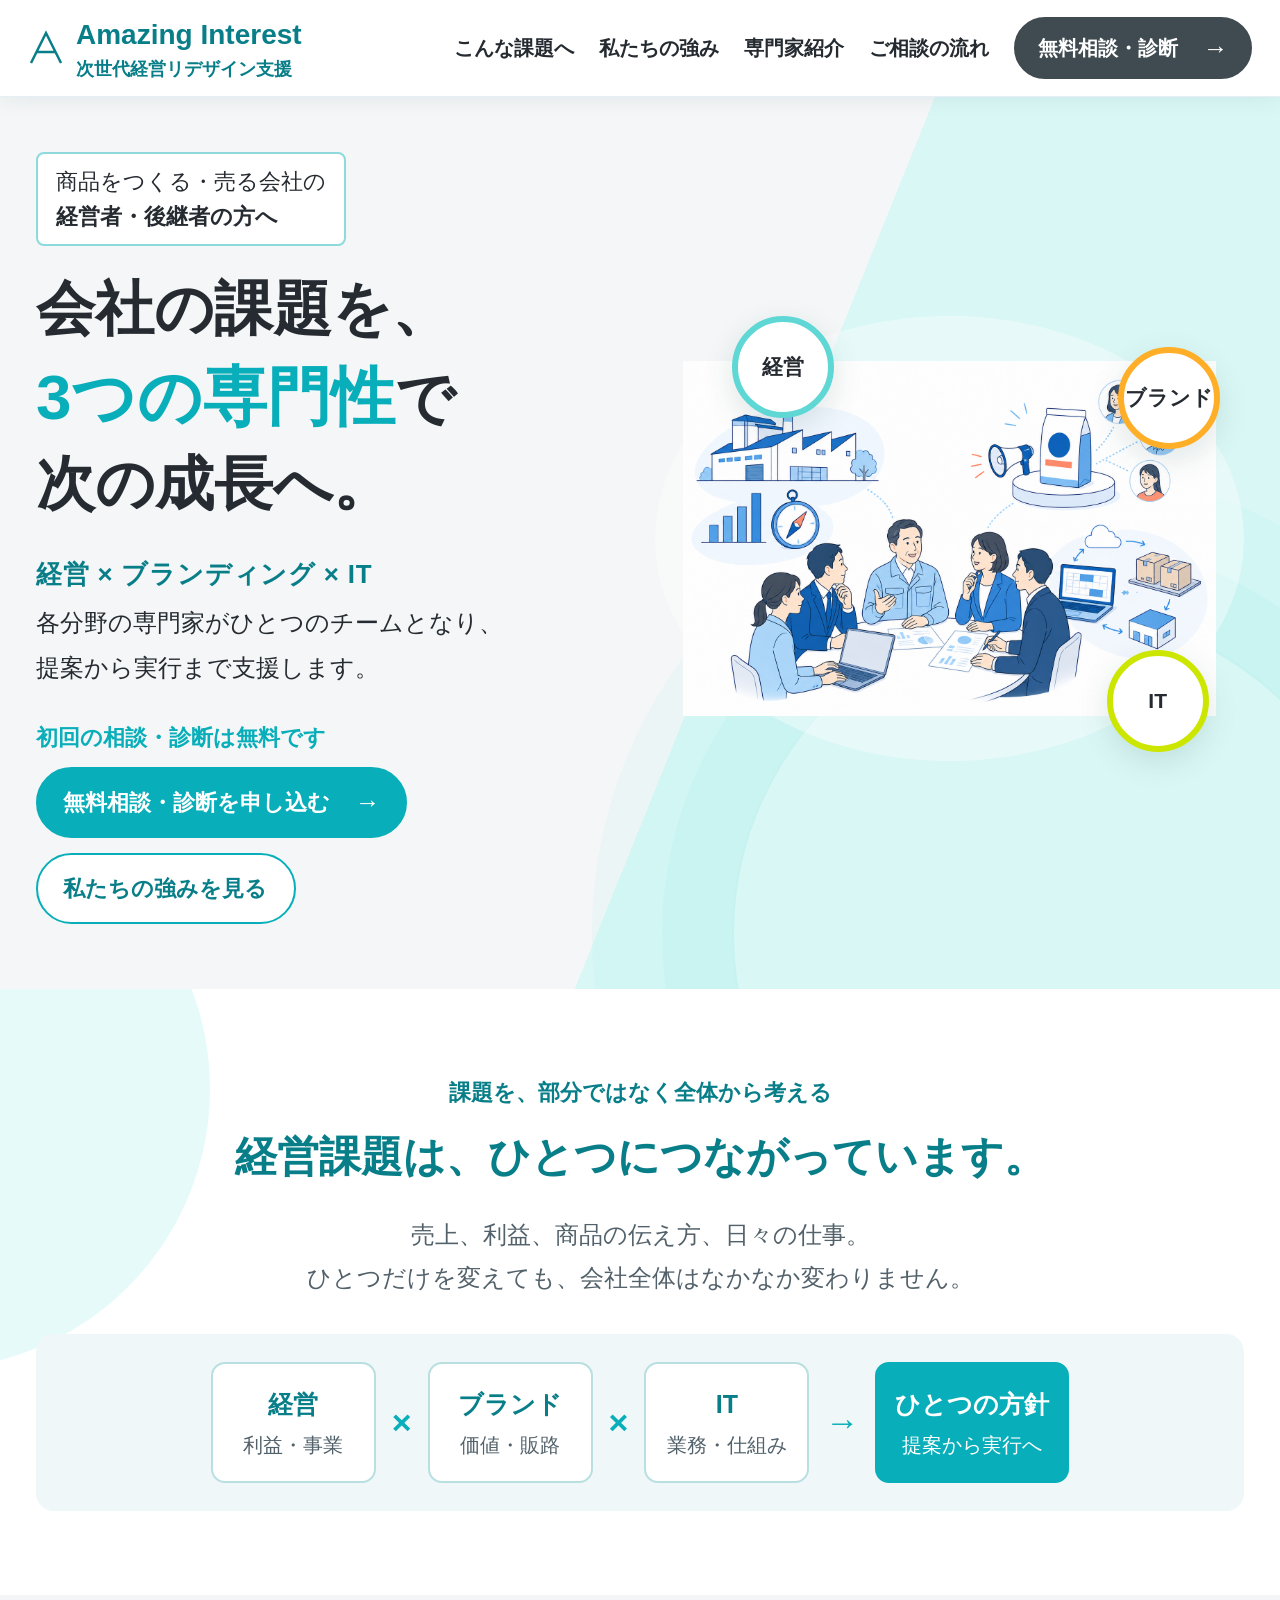
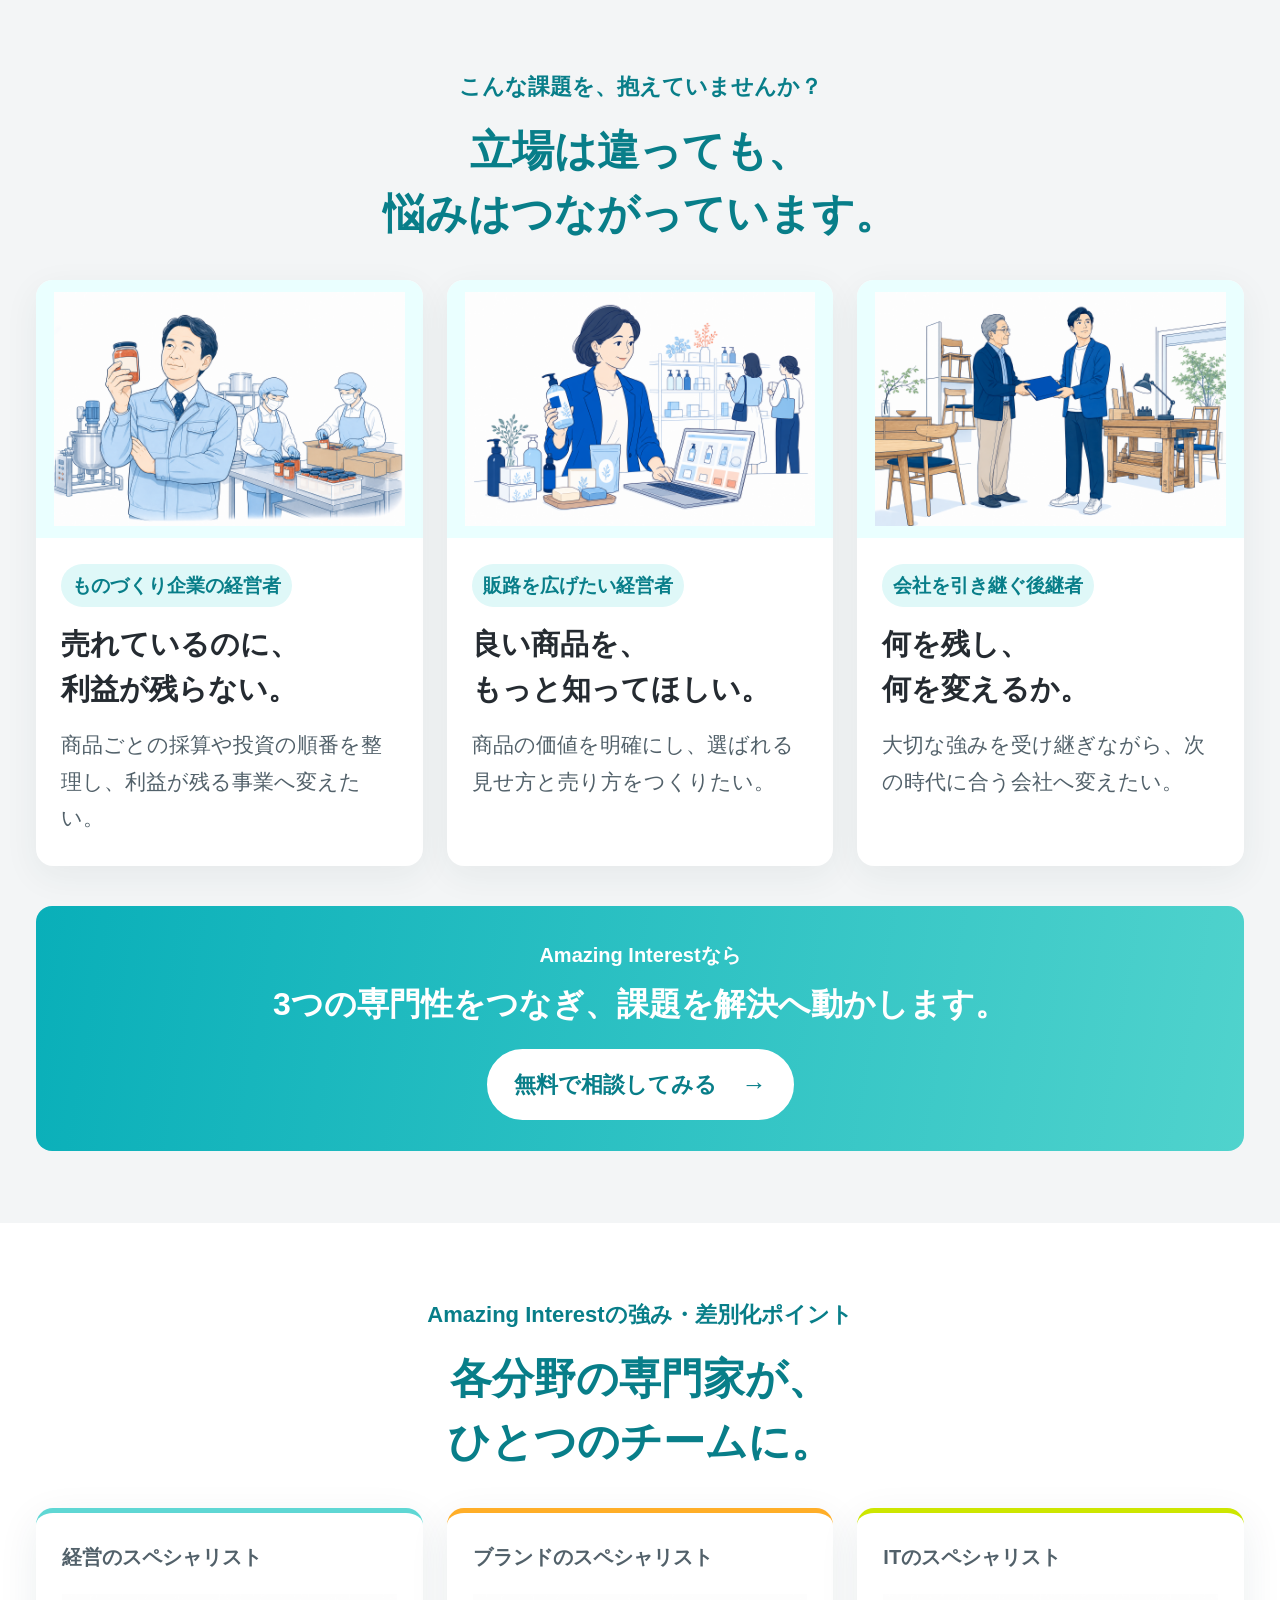
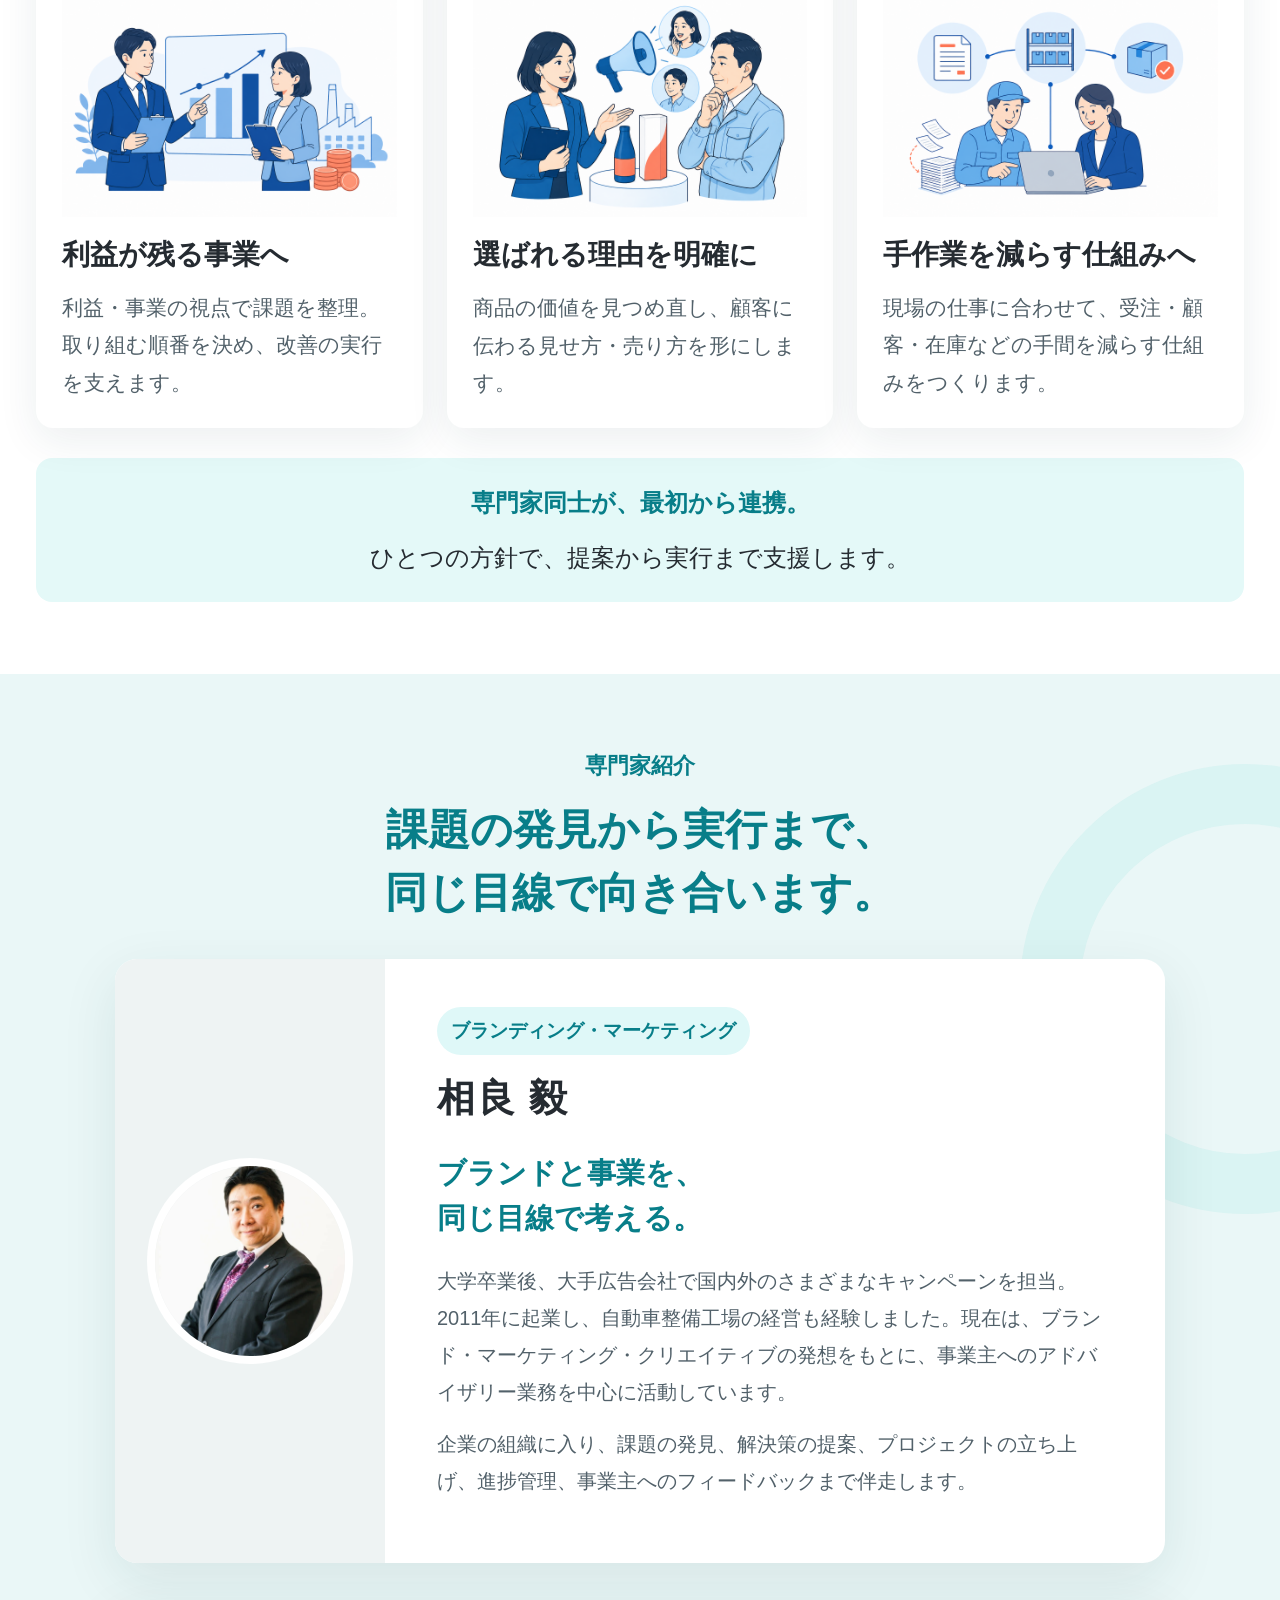
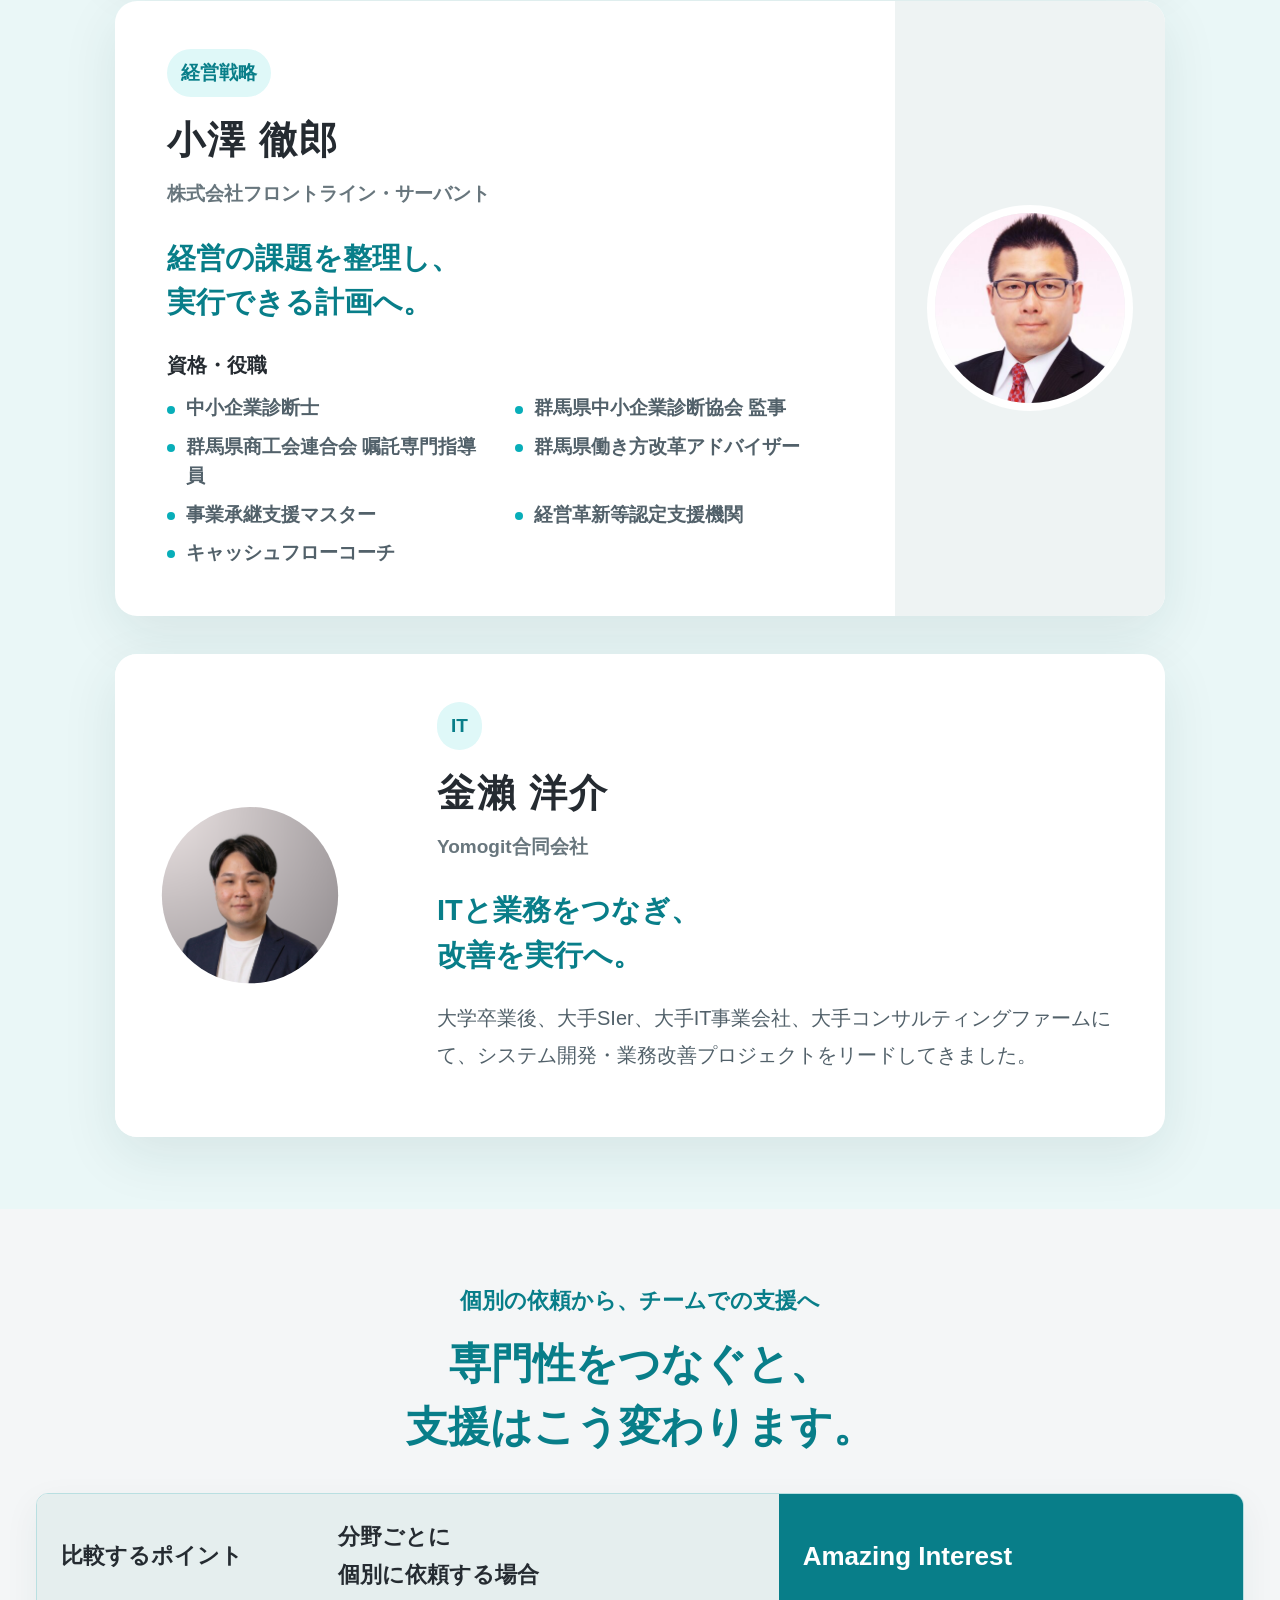
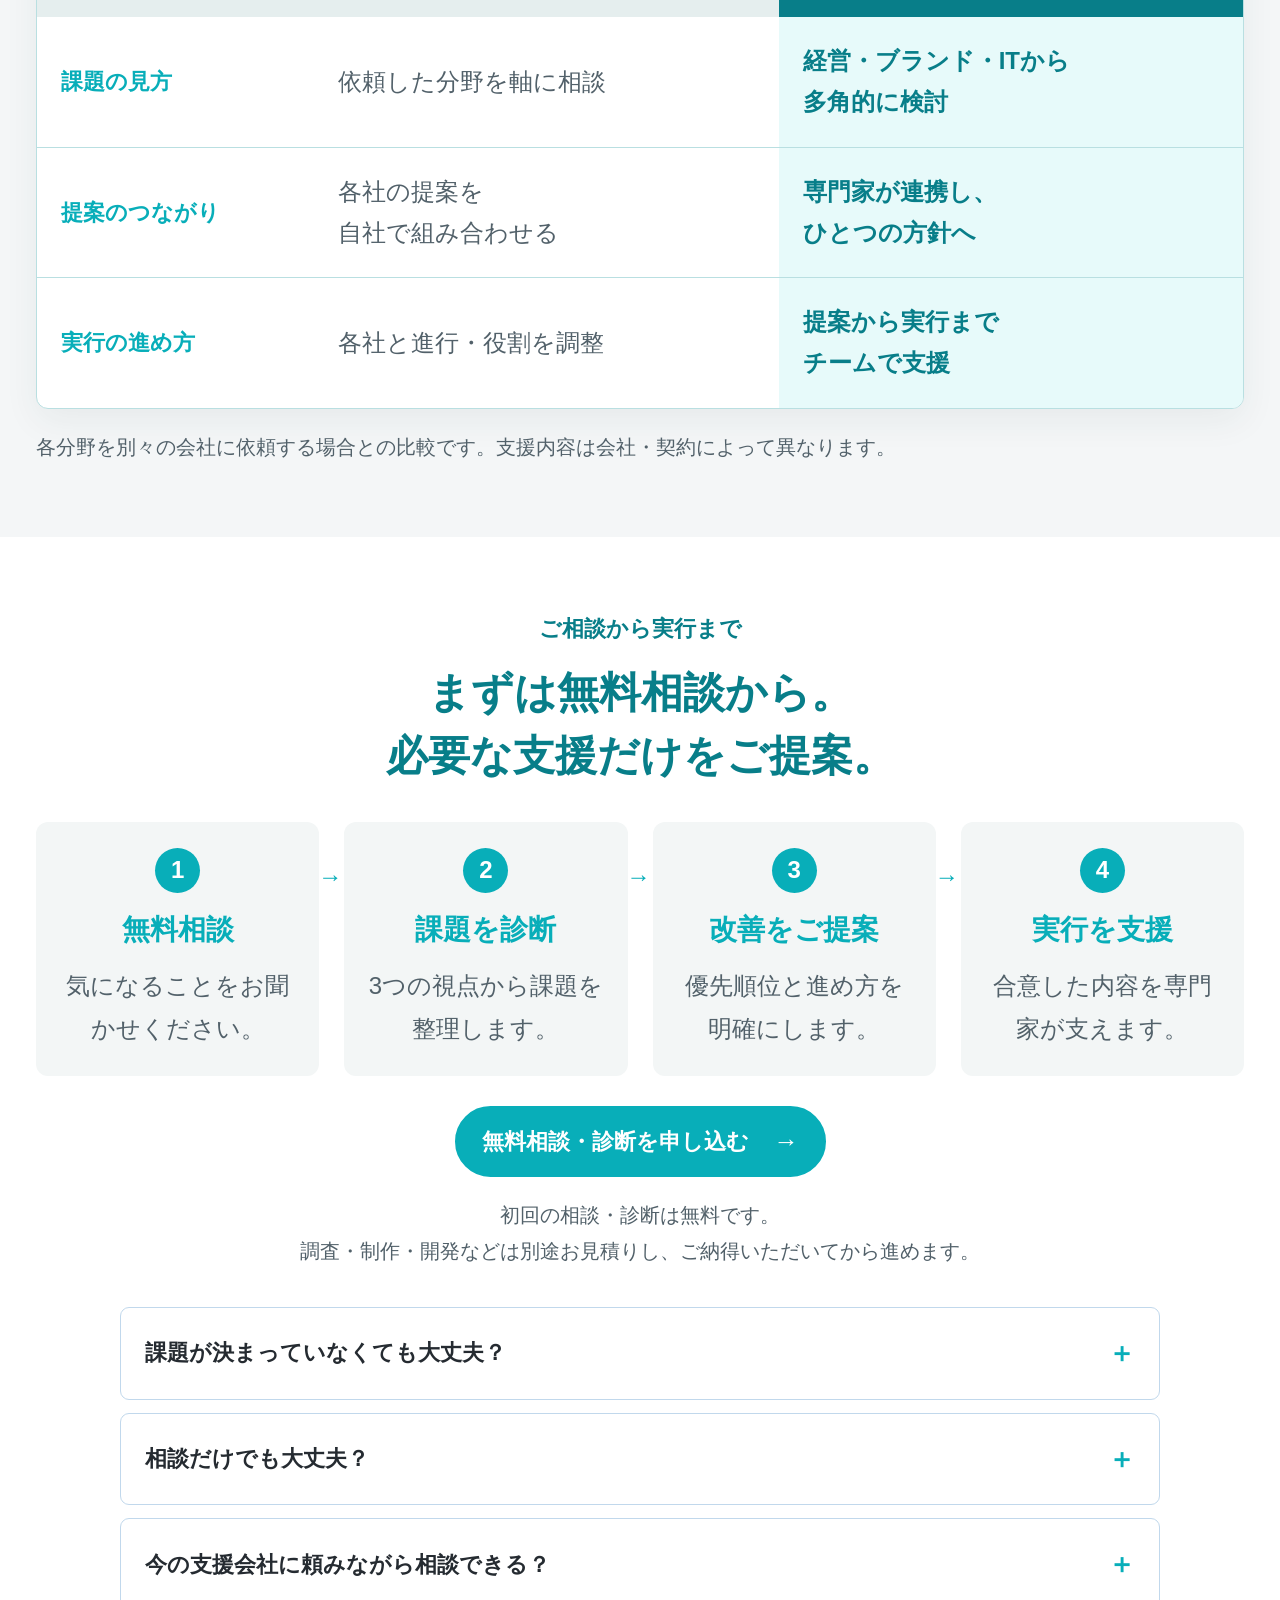
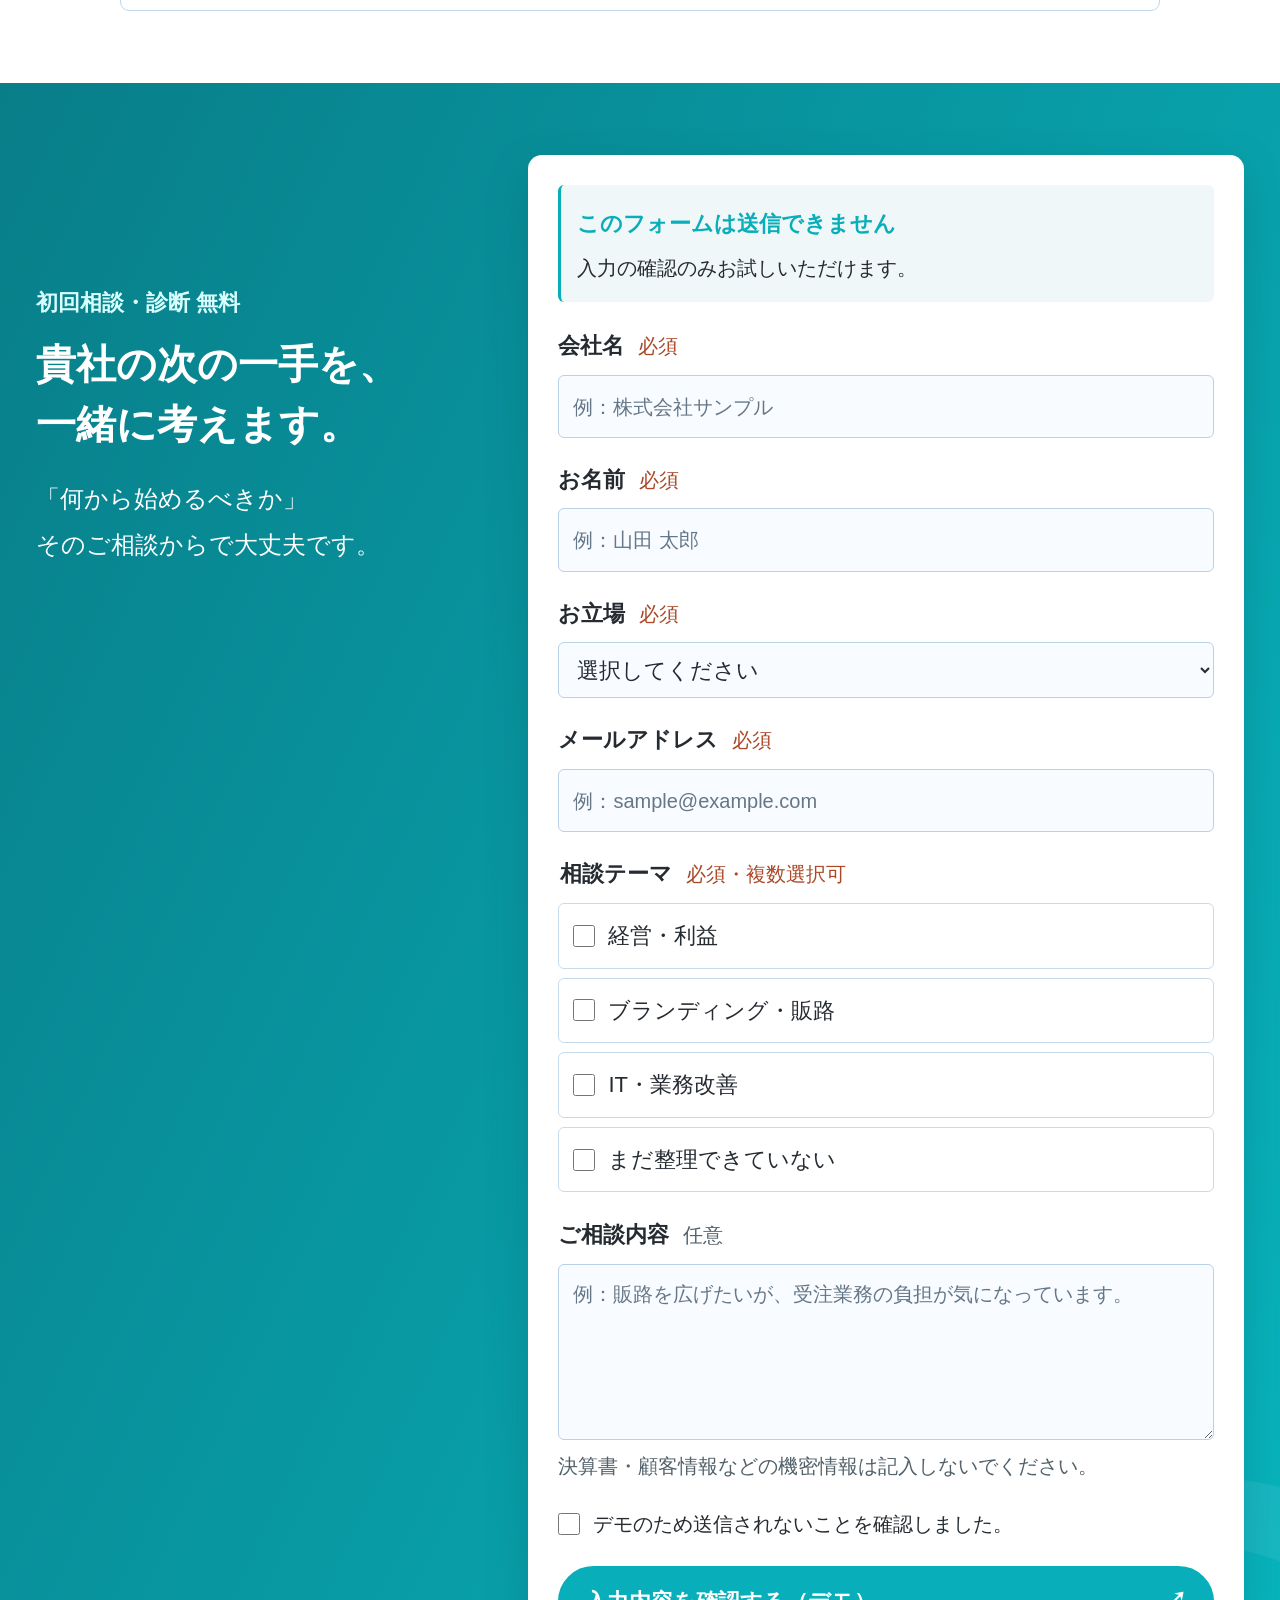
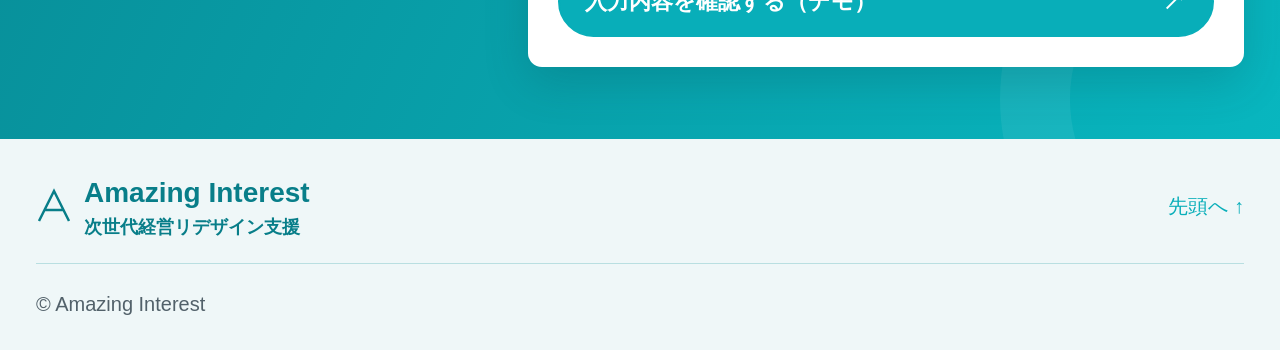
==== lp/index.html @ 718902a9 "Clean up IT specialist portrait frame" ====
<!doctype html>
<html lang="ja">
<head>
  <meta charset="utf-8">
  <meta name="viewport" content="width=device-width, initial-scale=1">
  <meta name="robots" content="noindex, nofollow">
  <meta name="theme-color" content="#08b8c4">
  <meta name="description" content="商品をつくる・売る会社の経営者・後継者へ。経営・ブランディング・ITの専門家が連携し、課題の整理から提案・実行まで支援します。初回相談・診断は無料です。">
  <title>Amazing Interest｜3つの専門性で、会社の課題を次の成長へ</title>
  <link rel="icon" href="favicon.svg" type="image/svg+xml">
  <link rel="stylesheet" href="styles.css?v=e0bdd5751b3b">
  <script src="script.js?v=f741be829677" defer></script>
</head>
<body>
  <a class="skip-link" href="#main">本文へ移動</a>
  <header class="site-header"><div class="header-inner">
    <a class="brand" href="#top" aria-label="Amazing Interest トップへ"><svg class="brand-mark" viewBox="0 0 36 40" aria-hidden="true"><path d="M3 35 18 5 33 35M9 24h18"/></svg><span><span class="brand-name">Amazing Interest</span><span class="brand-bottom">次世代経営リデザイン支援</span></span></a>
    <button class="menu-toggle" type="button" aria-expanded="false" aria-controls="main-nav" aria-label="メニューを開く"><span></span><span></span></button>
    <nav id="main-nav" class="main-nav" aria-label="メインナビゲーション"><a href="#issues">こんな課題へ</a><a href="#approach">私たちの強み</a><a href="#experts">専門家紹介</a><a href="#flow">ご相談の流れ</a><a class="button button-small" href="#contact">無料相談・診断 <span aria-hidden="true">→</span></a></nav>
  </div></header>
  <aside class="consultation-rail" hidden aria-label="無料相談のご案内"><p>まずは、気になることから</p><h2>初回相談・診断<br><strong>無料</strong></h2><a class="button" href="#contact">相談してみる <span aria-hidden="true">→</span></a></aside>
  <main id="main">
    <section class="hero" id="top" aria-labelledby="hero-title"><div class="container hero-grid">
      <div class="hero-copy"><p class="audience-label">商品をつくる・売る会社の<br><strong>経営者・後継者の方へ</strong></p><h1 id="hero-title">会社の課題を、<br><em>3つの専門性</em>で<br>次の成長へ。</h1><p class="hero-lead"><strong>経営 × ブランディング × IT</strong><br>各分野の専門家がひとつのチームとなり、<br>提案から実行まで支援します。</p><div class="hero-action"><p>初回の相談・診断は無料です</p><div class="hero-buttons"><a class="button" href="#contact">無料相談・診断を申し込む <span aria-hidden="true">→</span></a><a class="button button-outline" href="#approach">私たちの強みを見る</a></div></div></div>
      <div class="hero-visual"><div class="hero-orbit"><img src="assets/hero.png" width="1536" height="1024" fetchpriority="high" alt="経営・商品の伝え方・業務の仕組みを経営者と一緒に考える専門家チーム"><span class="orbit-label orbit-management">経営</span><span class="orbit-label orbit-brand">ブランド</span><span class="orbit-label orbit-it">IT</span></div></div>
    </div></section>

    <section class="section connect" aria-labelledby="connect-title"><div class="container connect-inner">
      <p class="eyebrow">課題を、部分ではなく全体から考える</p><h2 id="connect-title">経営課題は、<br class="mobile-only">ひとつにつながっています。</h2><p class="connect-lead">売上、利益、商品の伝え方、日々の仕事。<br>ひとつだけを変えても、会社全体はなかなか変わりません。</p>
      <div class="connect-map" aria-label="経営、ブランディング、ITの専門性を一つの方針につなぎ実行する流れ"><div><strong>経営</strong><span>利益・事業</span></div><b>×</b><div><strong>ブランド</strong><span>価値・販路</span></div><b>×</b><div><strong>IT</strong><span>業務・仕組み</span></div><i>→</i><div class="connect-goal"><strong>ひとつの方針</strong><span>提案から実行へ</span></div></div>
    </div></section>

    <section class="section targets" id="issues" aria-labelledby="issues-title"><div class="container">
      <div class="section-heading"><p class="eyebrow">こんな課題を、抱えていませんか？</p><h2 id="issues-title">立場は違っても、<br>悩みはつながっています。</h2></div>
      <div class="target-grid">
        <article class="target-card"><img src="assets/target-maker.png" width="1536" height="1024" loading="lazy" alt="食品工場で商品と製造現場を見守る、ものづくり企業の経営者"><div><p class="target-person">ものづくり企業の経営者</p><h3>売れているのに、<br>利益が残らない。</h3><p>商品ごとの採算や投資の順番を整理し、利益が残る事業へ変えたい。</p></div></article>
        <article class="target-card"><img src="assets/target-seller.png" width="1536" height="1024" loading="lazy" alt="自社商品を店頭とネットで販売し、新しい顧客に届けたい経営者"><div><p class="target-person">販路を広げたい経営者</p><h3>良い商品を、<br>もっと知ってほしい。</h3><p>商品の価値を明確にし、選ばれる見せ方と売り方をつくりたい。</p></div></article>
        <article class="target-card"><img src="assets/target-successor.png" width="1536" height="1024" loading="lazy" alt="家具会社の先代から事業を引き継ぎ、これからの経営を考える後継者"><div><p class="target-person">会社を引き継ぐ後継者</p><h3>何を残し、<br>何を変えるか。</h3><p>大切な強みを受け継ぎながら、次の時代に合う会社へ変えたい。</p></div></article>
      </div>
      <div class="solution-banner"><p>Amazing Interestなら</p><h3>3つの専門性をつなぎ、<br class="mobile-only">課題を解決へ動かします。</h3><a class="button" href="#contact">無料で相談してみる <span aria-hidden="true">→</span></a></div>
    </div></section>

    <section class="section approach" id="approach" aria-labelledby="approach-title"><div class="container">
      <div class="section-heading"><p class="eyebrow">Amazing Interestの強み・差別化ポイント</p><h2 id="approach-title">各分野の専門家が、<br>ひとつのチームに。</h2></div>
      <div class="service-grid">
        <article class="service-card"><span class="expert-label">経営のスペシャリスト</span><img src="assets/management.png" width="1536" height="1024" loading="lazy" alt="採算と投資の優先順位を確認するイラスト"><h3>利益が残る事業へ</h3><p>利益・事業の視点で課題を整理。取り組む順番を決め、改善の実行を支えます。</p></article>
        <article class="service-card"><span class="expert-label">ブランドのスペシャリスト</span><img src="assets/branding.png" width="1536" height="1024" loading="lazy" alt="商品の強みと顧客への伝え方を考えるイラスト"><h3>選ばれる理由を明確に</h3><p>商品の価値を見つめ直し、顧客に伝わる見せ方・売り方を形にします。</p></article>
        <article class="service-card"><span class="expert-label">ITのスペシャリスト</span><img src="assets/it.png" width="1536" height="1024" loading="lazy" alt="受注・在庫・出荷の情報をつなぎ手作業を減らすイラスト"><h3>手作業を減らす仕組みへ</h3><p>現場の仕事に合わせて、受注・顧客・在庫などの手間を減らす仕組みをつくります。</p></article>
      </div><div class="approach-note"><strong>専門家同士が、最初から連携。</strong><p>ひとつの方針で、提案から実行まで支援します。</p></div>
    </div></section>

    <section class="section experts" id="experts" aria-labelledby="experts-title"><div class="container">
      <div class="section-heading"><p class="eyebrow">専門家紹介</p><h2 id="experts-title">課題の発見から実行まで、<br>同じ目線で向き合います。</h2></div>
      <article class="expert-profile">
        <div class="expert-photo"><img src="assets/sagara-takeshi.jpg" width="800" height="924" loading="lazy" alt="ブランディング・マーケティング担当の相良毅"></div>
        <div class="expert-copy">
          <p class="expert-role">ブランディング・マーケティング</p>
          <h3>相良 毅</h3>
          <p class="expert-message">ブランドと事業を、<br>同じ目線で考える。</p>
          <p>大学卒業後、大手広告会社で国内外のさまざまなキャンペーンを担当。2011年に起業し、自動車整備工場の経営も経験しました。現在は、ブランド・マーケティング・クリエイティブの発想をもとに、事業主へのアドバイザリー業務を中心に活動しています。</p>
          <p>企業の組織に入り、課題の発見、解決策の提案、プロジェクトの立ち上げ、進捗管理、事業主へのフィードバックまで伴走します。</p>
        </div>
      </article>
      <article class="expert-profile expert-profile-reverse">
        <div class="expert-photo"><img src="assets/management-specialist-02.jpg" width="384" height="512" loading="lazy" alt="経営戦略担当の小澤徹郎"></div>
        <div class="expert-copy">
          <p class="expert-role">経営戦略</p>
          <h3>小澤 徹郎</h3>
          <p class="expert-company">株式会社フロントライン・サーバント</p>
          <p class="expert-message">経営の課題を整理し、<br>実行できる計画へ。</p>
          <p class="credentials-title">資格・役職</p>
          <ul class="expert-credentials">
            <li>中小企業診断士</li>
            <li>群馬県中小企業診断協会 監事</li>
            <li>群馬県商工会連合会 嘱託専門指導員</li>
            <li>群馬県働き方改革アドバイザー</li>
            <li>事業承継支援マスター</li>
            <li>経営革新等認定支援機関</li>
            <li>キャッシュフローコーチ</li>
          </ul>
        </div>
      </article>
      <article class="expert-profile">
        <div class="expert-photo expert-photo-circle"><img src="assets/it-specialist-03.png" width="409" height="396" loading="lazy" alt="IT担当の釡瀨洋介"></div>
        <div class="expert-copy">
          <p class="expert-role">IT</p>
          <h3>釡瀨 洋介</h3>
          <p class="expert-company">Yomogit合同会社</p>
          <p class="expert-message">ITと業務をつなぎ、<br>改善を実行へ。</p>
          <p>大学卒業後、大手SIer、大手IT事業会社、大手コンサルティングファームにて、システム開発・業務改善プロジェクトをリードしてきました。</p>
        </div>
      </article>
    </div></section>

    <section class="section comparison" id="difference" aria-labelledby="difference-title"><div class="container">
      <div class="section-heading"><p class="eyebrow">個別の依頼から、チームでの支援へ</p><h2 id="difference-title">専門性をつなぐと、<br>支援はこう変わります。</h2></div>
      <table class="comparison-table"><caption class="sr-only">各分野を別々の会社に依頼する場合とAmazing Interestの支援の違い</caption><thead><tr><th scope="col">比較するポイント</th><th scope="col">分野ごとに<br>個別に依頼する場合</th><th scope="col" class="our-column">Amazing Interest</th></tr></thead><tbody><tr><th scope="row">課題の見方</th><td data-label="個別に依頼">依頼した分野を軸に相談</td><td class="our-column" data-label="Amazing Interest"><strong>経営・ブランド・ITから<br>多角的に検討</strong></td></tr><tr><th scope="row">提案のつながり</th><td data-label="個別に依頼">各社の提案を<br>自社で組み合わせる</td><td class="our-column" data-label="Amazing Interest"><strong>専門家が連携し、<br>ひとつの方針へ</strong></td></tr><tr><th scope="row">実行の進め方</th><td data-label="個別に依頼">各社と進行・役割を調整</td><td class="our-column" data-label="Amazing Interest"><strong>提案から実行まで<br>チームで支援</strong></td></tr></tbody></table>
      <p class="note comparison-note">各分野を別々の会社に依頼する場合との比較です。支援内容は会社・契約によって異なります。</p>
    </div></section>

    <section class="section review" id="flow" aria-labelledby="flow-title"><div class="container">
      <div class="section-heading"><p class="eyebrow">ご相談から実行まで</p><h2 id="flow-title">まずは無料相談から。<br>必要な支援だけをご提案。</h2></div>
      <ol class="review-steps four-steps"><li><span>1</span><h3>無料相談</h3><p>気になることをお聞かせください。</p></li><li><span>2</span><h3>課題を診断</h3><p>3つの視点から課題を整理します。</p></li><li><span>3</span><h3>改善をご提案</h3><p>優先順位と進め方を明確にします。</p></li><li><span>4</span><h3>実行を支援</h3><p>合意した内容を専門家が支えます。</p></li></ol>
      <div class="review-action"><a class="button" href="#contact">無料相談・診断を申し込む <span aria-hidden="true">→</span></a><p class="note">初回の相談・診断は無料です。<br>調査・制作・開発などは別途お見積りし、ご納得いただいてから進めます。</p></div>
      <div class="faq-list" aria-label="よくある質問"><details><summary>課題が決まっていなくても大丈夫？</summary><p>はい。気になっていることから一緒に整理します。</p></details><details><summary>相談だけでも大丈夫？</summary><p>はい。相談だけでも構いません。有料の支援を申し込むかは、お見積りを見てからお決めいただけます。</p></details><details><summary>今の支援会社に頼みながら相談できる？</summary><p>はい。今の取り組みを大切にしながら、足りないところを一緒に考えます。</p></details></div>
    </div></section>

    <section class="section contact" id="contact" aria-labelledby="contact-title"><div class="container contact-grid"><div class="contact-copy"><p class="eyebrow">初回相談・診断 無料</p><h2 id="contact-title">貴社の次の一手を、<br>一緒に考えます。</h2><p>「何から始めるべきか」<br>そのご相談からで大丈夫です。</p></div><div class="form-panel"><div class="demo-banner"><strong>このフォームは送信できません</strong><p>入力の確認のみお試しいただけます。</p></div>        <form id="consultation-form" autocomplete="off">
          <fieldset id="form-fields" disabled><legend class="sr-only">無料相談・診断の入力内容</legend>
            <div class="field"><label for="company">会社名 <span class="required">必須</span></label><input id="company" name="company" type="text" required maxlength="100" placeholder="例：株式会社サンプル"></div>
            <div class="field-grid"><div class="field"><label for="person">お名前 <span class="required">必須</span></label><input id="person" name="person" type="text" required maxlength="80" placeholder="例：山田 太郎"></div><div class="field"><label for="position">お立場 <span class="required">必須</span></label><select id="position" name="position" required><option value="">選択してください</option><option>経営者</option><option>後継者</option><option>役員・管理職</option><option>その他</option></select></div></div>
            <div class="field"><label for="email">メールアドレス <span class="required">必須</span></label><input id="email" name="email" type="email" required maxlength="254" placeholder="例：sample@example.com" inputmode="email"></div>
            <fieldset class="theme-field"><legend>相談テーマ <span class="required">必須・複数選択可</span></legend><div class="theme-options"><label><input type="checkbox" name="themes" value="経営・利益" aria-describedby="theme-error"><span>経営・利益</span></label><label><input type="checkbox" name="themes" value="ブランディング・販路"><span>ブランディング・販路</span></label><label><input type="checkbox" name="themes" value="IT・業務改善"><span>IT・業務改善</span></label><label><input type="checkbox" name="themes" value="まだ整理できていない"><span>まだ整理できていない</span></label></div><p class="field-error" id="theme-error" aria-live="polite"></p></fieldset>
            <div class="field"><label for="message">ご相談内容 <span class="optional">任意</span></label><textarea id="message" name="message" rows="4" maxlength="2000" placeholder="例：販路を広げたいが、受注業務の負担が気になっています。" aria-describedby="message-note"></textarea><p id="message-note" class="field-help">決算書・顧客情報などの機密情報は記入しないでください。</p></div>
            <label class="consent"><input id="consent" name="consent" type="checkbox" required><span>デモのため送信されないことを確認しました。</span></label>
            <button type="button" class="button form-button" id="review-button">入力内容を確認する（デモ）<span aria-hidden="true">↗</span></button>
          </fieldset>
          <noscript><p class="field-error">JavaScriptを有効にすると入力を試せます。送信はされません。</p></noscript>
          <p id="form-status" role="status" class="form-status"></p>
        </form></div></div></section>
  </main>
  <footer class="site-footer"><div class="container footer-top"><a class="brand" href="#top"><svg class="brand-mark" viewBox="0 0 36 40" aria-hidden="true"><path d="M3 35 18 5 33 35M9 24h18"/></svg><span><span class="brand-name">Amazing Interest</span><span class="brand-bottom">次世代経営リデザイン支援</span></span></a><a href="#top" class="back-top">先頭へ ↑</a></div><div class="container footer-bottom"><p>© Amazing Interest</p></div></footer>
  <div class="mobile-cta"><a class="button" href="#contact">無料相談・診断を申し込む <span aria-hidden="true">→</span></a></div>
  <dialog id="review-dialog" aria-labelledby="dialog-title" aria-describedby="dialog-description"><div class="dialog-inner"><h2 id="dialog-title">入力内容の確認</h2><p id="dialog-description">これはデモです。以下の内容は送信されません。</p><dl id="review-content"></dl><div class="dialog-actions"><button class="button button-outline" id="edit-button" type="button">入力に戻る</button><button class="button" id="finish-button" type="button">確認を終了する</button></div></div></dialog>
</body></html>
---- lp/styles.css ----
/* Amazing Interest: concise, illustrated LP. One type scale, no override layers. */
:root {
  --blue: #005bac;
  --blue-dark: #004780;
  --ink: #203348;
  --muted: #45596b;
  --pale: #f0f6fd;
  --line: #c6dced;
  --coral: #ff805c;
  --body-size: 24px;
  --note-size: 20px;
  --header-height: 96px;
  --sans: "Helvetica Neue", Arial, "Hiragino Kaku Gothic ProN", "Yu Gothic", Meiryo, sans-serif;
}
*, *::before, *::after { box-sizing: border-box; }
html { scroll-behavior: smooth; scroll-padding-top: calc(var(--header-height) + 20px); }
body { margin: 0; color: var(--ink); background: white; font: var(--body-size)/1.8 var(--sans); -webkit-font-smoothing: antialiased; }
h1, h2, h3, p, figure, ul, ol, dl { margin: 0; }
h1, h2, h3 { font-weight: 700; line-height: 1.5; }
a { color: inherit; text-decoration: none; }
button, input, textarea, select { font: inherit; color: inherit; }
button { cursor: pointer; }
a, button { touch-action: manipulation; }
img, svg { display: block; max-width: 100%; }
ul, ol { padding: 0; }
fieldset { padding: 0; margin: 0; border: 0; min-width: 0; }
::selection { color: var(--ink); background: #cde8ff; }
:focus-visible { outline: 3px solid #dc6538; outline-offset: 4px; }
section:focus-visible { outline: none; }
.sr-only { position: absolute; width: 1px; height: 1px; padding: 0; margin: -1px; overflow: hidden; clip: rect(0,0,0,0); white-space: nowrap; border: 0; }
.skip-link { position: fixed; top: 8px; left: 12px; z-index: 100; background: white; padding: 12px 20px; transform: translateY(-200%); }
.skip-link:focus { transform: translateY(0); }
.container { width: min(1320px,calc(100% - 72px)); margin-inline: auto; }
.section { padding: 72px 0; }
h2 { color: var(--blue); font-size: 42px; }
.section-heading { text-align: center; margin-bottom: 35px; }
.eyebrow { font-size: 22px; color: var(--blue); font-weight: 700; margin-bottom: 12px; }
.note { color: var(--muted); font-size: var(--note-size); line-height: 1.8; }
.mobile-only { display: none; }
.preview-notice { font-size: var(--note-size); line-height: 1.7; background: var(--pale); text-align: center; color: var(--muted); padding: 4px 15px; }
.site-header { position: sticky; top: 0; z-index: 50; background: white; border-bottom: 1px solid #e7eff6; box-shadow: 0 2px 10px #005bac05; }
.header-inner { width: min(1600px,calc(100% - 56px)); min-height: var(--header-height); margin-inline: auto; display: flex; justify-content: space-between; align-items: center; gap: 24px; }
.brand { display: inline-flex; align-items: center; gap: 12px; color: var(--blue); font-weight: 700; flex-shrink: 0; line-height: 1.5; }
.brand-name { display: block; font-size: 28px; white-space: nowrap; }
.brand-bottom { display: block; font-size: 18px; }
.brand-mark { width: 36px; height: 42px; fill: none; stroke: var(--blue); stroke-width: 2.5; }
.main-nav { display: flex; align-items: center; gap: 25px; font-size: 20px; font-weight: 700; }
.main-nav > a:not(.button) { padding-block: 16px; }
.main-nav > a:hover { color: var(--blue); }
.menu-toggle { display: none; }
.button { display: inline-flex; align-items: center; justify-content: space-between; gap: 25px; min-height: 64px; padding: 17px 25px; border: 2px solid transparent; border-radius: 999px; background: var(--coral); color: var(--ink); font-size: 22px; font-weight: 700; line-height: 1.5; text-align: center; transition: background .2s, box-shadow .2s; }
.button:hover { background: #ff997e; box-shadow: 0 5px 16px #ff805c25; }
.button > span { line-height: 1; font-size: 25px; }
.button-small { font-size: 20px; padding: 14px 22px; min-height: 58px; background: var(--blue); color: white; }
.button-small:hover { background: var(--blue-dark); color: white!important; }
.button-outline { background: white; color: var(--blue); border-color: var(--blue); }
.button-outline:hover { background: var(--pale); }
.hero-grid { display: grid; grid-template-columns: 1fr 1fr; align-items: center; gap: 30px; padding-top: 42px; padding-bottom: 50px; }
.hero-copy, .hero-visual { min-width: 0; }
.audience-label { display: inline-block; border: 2px solid #bdd7ee; border-radius: 8px; padding: 10px 18px; font-size: 22px; line-height: 1.6; color: var(--blue); margin-bottom: 22px; }
.hero h1 { font-size: 54px; font-weight: 800; line-height: 1.45; letter-spacing: 0; margin-bottom: 24px; }
.hero h1 > span { color: var(--blue); font-size: .92em; }
.hero h1 .hero-ending { white-space: nowrap; }
.hero-lead { font-size: var(--body-size); line-height: 1.9; }
.hero-lead strong { color: var(--blue); }
.hero-action { margin-top: 27px; display: flex; flex-direction: column; align-items: flex-start; gap: 10px; }
.hero-action > p { font-size: 22px; font-weight: 700; color: var(--blue); }
.hero-visual img { width: 100%; height: auto; object-fit: contain; }
.expert-caption { text-align: center; color: var(--blue); font-weight: 700; font-size: var(--body-size); margin-top: 16px; }
.expert-label { display: block; color: var(--blue); font-size: 20px; font-weight: 700; border-bottom: 1px solid var(--line); padding-bottom: 12px; }
.approach-note p { margin-top: 12px; }
.comparison { background: #fff; padding-top: 20px; }
.comparison-table { width: 100%; border-collapse: separate; border-spacing: 0; table-layout: fixed; border: 1px solid var(--line); border-radius: 12px; overflow: hidden; font-size: var(--body-size); line-height: 1.7; }
.comparison-table th, .comparison-table td { padding: 24px; text-align: left; vertical-align: middle; border-bottom: 1px solid var(--line); }
.comparison-table thead th { background: var(--pale); color: var(--ink); font-size: 22px; }
.comparison-table thead th:first-child { width: 23%; }
.comparison-table thead .our-column { background: var(--blue); color: white; font-size: 26px; }
.comparison-table tbody th { color: var(--blue); font-size: 22px; }
.comparison-table tbody td { color: var(--muted); }
.comparison-table tbody .our-column { background: var(--pale); color: var(--blue); }
.comparison-table tr:last-child > * { border-bottom: 0; }
.comparison-note { margin-top: 20px; }
@media (max-width: 700px) {
  .comparison-table, .comparison-table tbody { display: block; border: 0; overflow: visible; }
  .comparison-table thead { position: absolute; width: 1px; height: 1px; overflow: hidden; clip-path: inset(50%); }
  .comparison-table tbody tr { display: block; border: 1px solid var(--line); border-radius: 12px; overflow: hidden; margin-bottom: 20px; }
  .comparison-table th, .comparison-table td { display: block; width: 100%; padding: 20px; }
  .comparison-table tbody th { background: var(--blue); color: white; }
  .comparison-table td::before { content: attr(data-label); display: block; font-size: 20px; font-weight: 700; margin-bottom: 8px; }
  .comparison-table tr:last-child > * { border-bottom: 1px solid var(--line); }
  .comparison-table tbody .our-column { border-bottom: 0; }
  .comparison-table tbody td { font-size: 22px; }
}
.targets { background: var(--pale); }
.target-grid, .service-grid { display: grid; grid-template-columns: repeat(3,minmax(0,1fr)); gap: 24px; }
.target-card { background: white; border: 2px solid #cee1f1; border-radius: 14px; padding: 22px 20px 27px; text-align: center; min-width: 0; }
.target-card img { width: 100%; aspect-ratio: 3/2; height: auto; object-fit: contain; margin-bottom: 15px; }
.target-card h3 { font-size: 29px; color: var(--blue); line-height: 1.55; margin-bottom: 18px; }
.target-card p { font-size: var(--body-size); line-height: 1.85; border-top: 1px solid var(--line); padding-top: 15px; }
.target-card p strong { font-weight: 700; }
.target-note { font-size: var(--note-size); margin-top: 26px; text-align: center; color: var(--muted); }
.service-card { border: 2px solid #aacae6; border-radius: 14px; padding: 21px 24px 29px; min-width: 0; }
.card-number { color: #da6f24; font-size: 34px; font-weight: 800; }
.service-card img { width: 100%; height: auto; aspect-ratio: 3/2; object-fit: contain; margin: 7px 0 17px; }
.service-card h3 { font-size: 30px; color: var(--blue); margin-bottom: 13px; }
.service-benefit { font-weight: 700; margin-bottom: 12px; }
.service-card > p { font-size: var(--body-size); line-height: 1.8; }
.service-card > p:not(.service-benefit) { color: var(--muted); }
.approach-note { text-align: center; font-size: var(--body-size); background: var(--pale); border-radius: 10px; padding: 23px; margin-top: 30px; }
.approach-note strong { color: var(--blue); }
.review { background: var(--pale); }
.review-steps { list-style: none; display: grid; grid-template-columns: repeat(3,1fr); gap: 25px; }
.review-steps li { padding: 26px 22px; background: white; border: 1px solid var(--line); border-radius: 12px; text-align: center; }
.review-steps li > span { display: inline-flex; align-items: center; justify-content: center; width: 45px; height: 45px; border-radius: 50%; font-weight: 700; color: white; background: var(--blue); margin-bottom: 16px; }
.review-steps h3 { font-size: 28px; color: var(--blue); margin-bottom: 13px; }
.review-steps p { font-size: var(--body-size); color: var(--muted); }
.review-action { display: flex; flex-direction: column; align-items: center; gap: 20px; text-align: center; margin-top: 30px; }
.faq-list { max-width: 1040px; margin: 38px auto 0; display: flex; flex-direction: column; gap: 13px; }
.faq-list details { border: 1px solid #c1d8ec; border-radius: 9px; background: white; overflow: hidden; }
.faq-list summary { display: flex; align-items: center; justify-content: space-between; gap: 18px; list-style: none; font-size: 22px; font-weight: 700; padding: 21px 24px; cursor: pointer; }
.faq-list summary::-webkit-details-marker { display: none; }
.faq-list summary::after { content: "＋"; color: var(--blue); font-size: 27px; flex-shrink: 0; }
.faq-list details[open] summary::after { content: "−"; }
.faq-list details[open] summary { background: #f8fbff; }
.faq-list details p { padding: 18px 24px 24px; font-size: var(--body-size); }
.contact { background: var(--blue); color: white; }
.contact-grid { display: grid; grid-template-columns: .8fr 1.3fr; align-items: start; gap: 52px; }
.contact h2 { font-size: 40px; color: white; margin-bottom: 22px; }
.contact .eyebrow { color: #e2f3ff; }
.contact-copy { position: sticky; top: 128px; }
.contact-copy > p:not(.eyebrow) { font-size: var(--body-size); line-height: 1.9; }
.form-panel { background: white; color: var(--ink); border-radius: 14px; padding: 30px; min-width: 0; }
.demo-banner { border-left: 3px solid var(--blue); border-radius: 6px; background: var(--pale); padding: 16px; margin-bottom: 24px; }
.demo-banner strong { font-size: 22px; color: var(--blue); }
.demo-banner p { font-size: var(--note-size); margin-top: 7px; line-height: 1.75; }
.field { margin-bottom: 22px; }
.field > label, .theme-field legend { display: block; font-size: 22px; font-weight: 700; margin-bottom: 9px; }
.required, .optional { font-size: var(--note-size); font-weight: 500; display: inline-block; margin-left: 7px; }
.required { color: #aa4827; }
.optional { color: var(--muted); }
input[type="text"], input[type="email"], select, textarea { display: block; width: 100%; min-height: 56px; padding: 12px 14px; border: 1px solid #b9d1e6; border-radius: 6px; background: #f8fbff; font-size: 22px; line-height: 1.7; }
input::placeholder, textarea::placeholder { font-size: 20px; color: #657787; opacity: 1; }
input:focus, select:focus, textarea:focus { border-color: var(--blue); }
textarea { resize: vertical; min-height: 136px; max-height: 400px; }
.field-grid { display: grid; grid-template-columns: 1fr; }
.theme-field { margin-bottom: 23px; }
.theme-options { display: grid; grid-template-columns: 1fr; gap: 9px; }
.theme-options label { display: flex; align-items: center; gap: 13px; padding: 12px 14px; min-height: 54px; border: 1px solid #c6dced; border-radius: 6px; font-size: 22px; cursor: pointer; }
.theme-options label:has(input:checked) { border-color: var(--blue); background: #eaf4ff; color: var(--blue); }
input[type="checkbox"] { appearance: auto; width: 22px; height: 22px; flex: 0 0 22px; margin: 0; accent-color: var(--blue); }
.field-help { font-size: var(--note-size); color: var(--muted); line-height: 1.75; margin-top: 9px; }
.field-error { font-size: var(--note-size); color: #aa352b; }
.field-error:not(:empty) { margin-top: 9px; }
.consent { display: flex; align-items: flex-start; gap: 13px; font-size: var(--note-size); line-height: 1.8; cursor: pointer; margin: 4px 0 24px; }
.consent input { margin-top: 7px; }
.form-button { width: 100%; }
.form-status { font-size: var(--note-size); color: var(--blue); line-height: 1.8; }
.form-status:not(:empty) { margin-top: 18px; padding: 15px; border-radius: 6px; background: var(--pale); }
.site-footer { background: var(--pale); padding: 33px 0 28px; }
.footer-top { display: flex; align-items: center; justify-content: space-between; gap: 25px; padding-bottom: 22px; }
.footer-bottom { border-top: 1px solid var(--line); padding-top: 22px; color: var(--muted); font-size: var(--note-size); line-height: 1.8; }
.back-top { font-size: 20px; color: var(--blue); white-space: nowrap; }
.consultation-rail[hidden] { display: none; }
.mobile-cta { display: none; }
dialog { padding: 0; width: 670px; max-width: min(670px,calc(100% - 30px)); max-height: 85dvh; border: 1px solid #c1d8ec; border-radius: 14px; background: white; color: var(--ink); box-shadow: 0 15px 60px #0003; }
dialog::backdrop { background: #123454ae; backdrop-filter: blur(3px); }
.dialog-inner { padding: 30px; }
.dialog-inner h2 { font-size: 32px; }
.dialog-inner > p:not(.eyebrow) { font-size: var(--note-size); margin-top: 12px; }
.dialog-inner dl { margin-top: 24px; overflow-wrap: anywhere; }
.dialog-inner dl > div { padding: 15px 0; border-top: 1px solid var(--line); }
.dialog-inner dt { font-size: 20px; font-weight: 700; color: var(--muted); }
.dialog-inner dd { font-size: 22px; margin: 5px 0 0; white-space: pre-wrap; }
.dialog-actions { display: flex; justify-content: space-between; gap: 15px; margin-top: 23px; }
.dialog-actions .button { font-size: 20px; }
@media (min-width: 1600px) {
  main, .site-footer { margin-right: 350px; }
  .consultation-rail[hidden] { display: block; position: fixed; top: 145px; right: 18px; width: 314px; z-index: 35; background: var(--blue); color: white; padding: 28px 23px; border-radius: 9px; text-align: center; max-height: calc(100dvh - 165px); overflow-y: auto; }
  .consultation-rail > p { font-size: 20px; }
  .consultation-rail h2 { color: white; font-size: 30px; margin: 18px 0 25px; }
  .consultation-rail h2 strong { font-size: 50px; display: inline-block; margin-top: 8px; }
  .consultation-rail .button { font-size: 22px; width: 100%; padding: 16px 18px; gap: 12px; }
}
@media (max-width: 1199px) {
  .container { width: calc(100% - 56px); }
  .header-inner { width: calc(100% - 40px); }
  .main-nav > a:not(.button) { display: none; }
  .hero h1 { font-size: 46px; }
  .hero-grid { gap: 20px; }
  .target-grid, .service-grid { gap: 17px; }
  .target-card { padding: 20px 15px 24px; }
  .target-card h3 { font-size: 27px; }
  .service-card { padding: 20px; }
  .service-card h3 { font-size: 27px; }
  .contact-grid { gap: 30px; grid-template-columns: .8fr 1.3fr; }
}
@media (min-width: 701px) and (max-width: 999px) {
  .hero-grid { grid-template-columns: 1fr; }
  .hero h1 { font-size: 52px; }
  .hero-visual { max-width: 620px; width: 100%; margin: auto; }
  .target-grid, .service-grid { grid-template-columns: 1fr; }
  .target-card { display: grid; grid-template-columns: 44% 1fr; column-gap: 24px; text-align: left; padding: 26px; }
  .target-card img { grid-column: 1; grid-row: 1/3; align-self: center; margin: 0; }
  .target-card h3, .target-card p { grid-column: 2; }
  .service-card { display: grid; grid-template-columns: 40% 1fr; column-gap: 28px; padding: 26px; }
  .service-card .card-number { grid-column: 1; grid-row: 1; }
  .service-card img { grid-column: 1; grid-row: 2/4; align-self: center; margin: 0; }
  .service-card h3 { grid-column: 2; grid-row: 1; }
  .service-card p { grid-column: 2; }
  .review-steps { grid-template-columns: 1fr; }
  .review-steps li { display: grid; grid-template-columns: 50px 1fr; column-gap: 22px; text-align: left; }
  .review-steps li > span { grid-column: 1; grid-row: 1/3; margin: 0; }
  .review-steps h3, .review-steps p { grid-column: 2; }
  .contact-grid { grid-template-columns: 1fr; }
  .contact-copy { position: static; text-align: center; }
}
@media (max-width: 700px) {
  :root { --body-size: 22px; --header-height: 82px; }
  .container { width: calc(100% - 32px); }
  .section { padding: 50px 0; }
  h2 { font-size: 32px; }
  .section-heading { margin-bottom: 26px; }
  .eyebrow { font-size: 20px; }
  .header-inner { width: calc(100% - 26px); gap: 10px; }
  .brand { gap: 8px; }
  .brand-name { font-size: 24px; }
  .brand-bottom { font-size: 16px; }
  .brand-mark { width: 27px; height: 34px; }
  .menu-toggle { display: flex; width: 46px; height: 46px; flex: 0 0 46px; flex-direction: column; justify-content: center; align-items: center; gap: 7px; background: white; border: 1px solid #bdd6e9; border-radius: 7px; }
  .menu-toggle span { display: block; width: 19px; height: 2px; background: var(--blue); transition: transform .2s; }
  .menu-toggle[aria-expanded="true"] span:first-child { transform: translateY(4.5px) rotate(45deg); }
  .menu-toggle[aria-expanded="true"] span:last-child { transform: translateY(-4.5px) rotate(-45deg); }
  body.menu-open { overflow: hidden; }
  .main-nav { display: none; position: absolute; top: 100%; left: 0; right: 0; padding: 20px 25px 27px; background: white; border-bottom: 1px solid var(--line); box-shadow: 0 12px 25px #005bac14; max-height: calc(100dvh - 100px); overflow-y: auto; }
  .main-nav.is-open { display: flex; flex-direction: column; align-items: stretch; gap: 0; }
  .main-nav > a:not(.button) { display: block; padding: 16px 0; border-bottom: 1px solid var(--line); }
  .main-nav .button { margin-top: 18px; }
  .hero-grid { grid-template-columns: 1fr; padding-top: 24px; padding-bottom: 30px; gap: 25px; }
  .audience-label { font-size: 20px; padding: 10px 14px; margin-bottom: 20px; }
  .hero h1 { font-size: 40px; line-height: 1.5; margin-bottom: 20px; }
  .hero h1 > span { font-size: .9em; }
  .hero-lead { font-size: 22px; }
  .hero-lead br { display: none; }
  .hero-action { margin-top: 22px; align-items: center; }
  .hero-action > p { font-size: 20px; text-align: center; }
  .button { font-size: 21px; padding: 16px 17px; min-height: 60px; gap: 12px; }
  .hero-action .button { width: 100%; justify-content: center; }
  .hero-action .button > span, .mobile-cta .button > span { display: none; }
  .hero-visual { max-width: 540px; width: 100%; margin-inline: auto; }
  .mobile-only { display: block; }
  .target-grid, .service-grid { grid-template-columns: 1fr; gap: 20px; }
  .target-card { padding: 22px 22px 26px; }
  .target-card img { max-width: 420px; margin-inline: auto; }
  .target-card h3 { font-size: 28px; margin-bottom: 17px; }
  .target-card p { font-size: 22px; }
  .target-note { text-align: left; margin-top: 22px; }
  .service-card { padding: 23px; }
  .service-card img { max-width: 420px; margin-inline: auto; }
  .service-card h3 { font-size: 28px; }
  .approach-note { padding: 22px 17px; text-align: left; }
  .review-steps { grid-template-columns: 1fr; gap: 15px; }
  .review-steps li { padding: 22px; }
  .review-steps h3 { font-size: 27px; }
  .review-action .button { width: 100%; justify-content: center; }
  .review-action .button > span { display: none; }
  .review-action .note { text-align: left; }
  .faq-list { margin-top: 27px; }
  .faq-list summary { font-size: 22px; padding: 19px; gap: 13px; }
  .faq-list details p { padding: 17px 20px 22px; }
  .contact-grid { grid-template-columns: 1fr; gap: 28px; }
  .contact-copy { position: static; text-align: center; }
  .contact h2 { font-size: 34px; }
  .form-panel { padding: 23px 17px; }
  .demo-banner { padding: 14px; }
  .field > label, .theme-field legend { font-size: 22px; }
  input[type="text"], input[type="email"], select, textarea { font-size: 22px; padding: 12px; }
  .theme-options label { padding: 12px; gap: 11px; }
  .form-button { font-size: 21px; padding-inline: 12px; gap: 8px; }
  .form-button > span { display: none; }
  .footer-top { flex-direction: column; align-items: flex-start; gap: 20px; }
  .site-footer { padding-bottom: 115px; }
  .mobile-cta { display: block; position: fixed; bottom: 0; left: 0; right: 0; z-index: 40; padding: 10px 10px calc(10px + env(safe-area-inset-bottom)); background: white; border-top: 1px solid var(--line); box-shadow: 0 -4px 15px #005bac10; }
  .mobile-cta .button { width: 100%; justify-content: center; }
  .mobile-cta.is-hidden { visibility: hidden; pointer-events: none; }
  .dialog-inner { padding: 24px 20px; }
  .dialog-inner h2 { font-size: 28px; }
  .dialog-actions { flex-direction: column; }
  .dialog-actions .button { justify-content: center; }
}
@media (max-width: 360px) {
  .container { width: calc(100% - 28px); }
  .brand-name { font-size: 22px; }
  .brand-bottom { font-size: 15px; }
  .brand-mark { display: none; }
  .hero h1 { font-size: 37px; }
  .hero h1 > span { font-size: .9em; }
  .button { font-size: 20px; padding-inline: 12px; }
  .target-card, .service-card { padding-inline: 18px; }
  .form-panel { padding-inline: 15px; }
}
@media (prefers-reduced-motion: reduce) {
  html { scroll-behavior: auto; }
  *, *::before, *::after { transition: none!important; animation: none!important; }
}
@media print {
  .site-header, .preview-notice, .mobile-cta, .consultation-rail[hidden], .form-panel, dialog { display: none!important; }
  main, .site-footer { margin-right: 0; }
  .container { width: 100%; }
  .section { padding: 25px 0; }
  .contact { color: var(--ink); background: white; }
  .contact h2, .contact .eyebrow { color: var(--ink); }
  .contact-copy { position: static; }
}

/* 2026-09 reference-led redesign: outcome-first story, connected expertise, teal visual system. */
:root {
  --blue: #08aeb9;
  --blue-dark: #087e89;
  --ink: #252b31;
  --muted: #52616a;
  --pale: #eff7f8;
  --line: #b9dfe1;
  --coral: #cde600;
  --aqua: #5fd7d4;
  --orange: #ffae28;
}
body { background: #fff; }
.site-header { box-shadow: 0 4px 18px #163b4110; }
.brand, .eyebrow, h2, .main-nav > a:hover { color: var(--blue-dark); }
.brand-mark { stroke: var(--blue-dark); }
.button { background: var(--blue); color: #fff; border-color: var(--blue); }
.button:hover { background: var(--blue-dark); box-shadow: 0 7px 20px #08aeb927; }
.button-small { background: #3f4b50; border-color: #3f4b50; }
.button-small:hover { background: #252b31; }
.button-outline { background: #fff; color: var(--blue-dark); border-color: var(--blue); }
.hero { position: relative; overflow: hidden; background: linear-gradient(112deg,#f4f6f7 0 57%,#d9f7f5 57% 100%); }
.hero::after { content: ""; position: absolute; right: -8vw; bottom: -270px; width: 650px; height: 650px; border: 2px solid #77dcd830; border-radius: 50%; box-shadow: 0 0 0 70px #77dcd817,0 0 0 140px #77dcd812; }
.hero-grid { position: relative; z-index: 1; min-height: 720px; padding-top: 55px; padding-bottom: 65px; }
.audience-label { background: #fff; border-color: #8dd9dc; color: var(--ink); }
.hero h1 { font-size: 59px; line-height: 1.42; }
.hero h1 em { color: var(--blue); font-style: normal; font-size: 1.08em; }
.hero-lead strong { color: var(--blue-dark); font-size: 1.08em; letter-spacing: .03em; }
.hero-buttons { display: flex; gap: 15px; flex-wrap: wrap; }
.hero-buttons .button { min-width: 260px; }
.hero-visual { position: relative; }
.hero-orbit { position: relative; padding: 45px 28px; border-radius: 50%; background: #ffffff5e; }
.hero-orbit img { position: relative; z-index: 2; }
.orbit-label { position: absolute; z-index: 3; display: grid; place-items: center; width: 102px; height: 102px; border-radius: 50%; background: #fff; color: var(--ink); border: 6px solid var(--aqua); font-size: 21px; font-weight: 800; box-shadow: 0 10px 30px #17484b20; }
.orbit-management { top: 0; left: 13%; }
.orbit-brand { top: 7%; right: 4%; border-color: var(--orange); }
.orbit-it { right: 6%; bottom: 2%; border-color: var(--coral); }
.connect { position: relative; background: #fff; text-align: center; padding: 84px 0; overflow: hidden; }
.connect::before { content: ""; position: absolute; width: 560px; height: 560px; border-radius: 50%; background: #e7fafa; left: -350px; top: -180px; }
.connect-inner { position: relative; }
.connect-lead { max-width: 900px; margin: 25px auto 35px; color: var(--muted); }
.connect-map { display: flex; align-items: center; justify-content: center; gap: 16px; padding: 28px; border-radius: 18px; background: var(--pale); }
.connect-map > div { display: flex; min-width: 165px; min-height: 112px; padding: 18px; flex-direction: column; align-items: center; justify-content: center; background: #fff; border: 2px solid var(--line); border-radius: 14px; }
.connect-map strong { color: var(--blue-dark); font-size: 25px; }
.connect-map span { color: var(--muted); font-size: 20px; }
.connect-map b, .connect-map i { color: var(--blue); font-size: 34px; font-style: normal; }
.connect-map .connect-goal { background: var(--blue); border-color: var(--blue); }
.connect-map .connect-goal strong, .connect-map .connect-goal span { color: #fff; }
.targets { background: #f3f5f6; }
.target-card { padding: 0; text-align: left; overflow: hidden; border: 0; border-radius: 17px; box-shadow: 0 10px 35px #273c4310; }
.target-card img { margin: 0; padding: 12px; background: #eaffff; }
.target-card > div { padding: 24px 25px 29px; }
.target-card .target-person { display: inline-block; padding: 4px 11px; border-radius: 99px; background: #dff8f8; color: var(--blue-dark); font-size: 19px; font-weight: 700; border: 0; }
.target-card h3 { color: var(--ink); font-size: 29px; margin: 15px 0; line-height: 1.55; }
.target-card > div > p:last-child { padding: 0; border: 0; color: var(--muted); font-size: 21px; line-height: 1.75; }
.solution-banner { margin-top: 40px; padding: 31px; border-radius: 16px; background: linear-gradient(100deg,#09afb9,#50d3cd); color: #fff; text-align: center; }
.solution-banner > p { font-size: 20px; font-weight: 700; }
.solution-banner h3 { font-size: 32px; margin: 7px 0 21px; }
.solution-banner .button { background: #fff; border-color: #fff; color: var(--blue-dark); }
.approach { background: #fff; }
.service-card { padding: 26px; border: 0; border-radius: 17px; background: #fff; box-shadow: 0 12px 40px #143e4415; border-top: 5px solid var(--aqua); }
.service-card:nth-child(2) { border-top-color: var(--orange); }
.service-card:nth-child(3) { border-top-color: var(--coral); }
.expert-label { color: var(--muted); border: 0; }
.service-card h3 { color: var(--ink); font-size: 28px; }
.service-card > p { color: var(--muted); font-size: 21px; }
.approach-note { background: #e4f9f8; border-radius: 16px; }
.approach-note strong { color: var(--blue-dark); }
.experts { position: relative; overflow: hidden; background: #eaf7f7; }
.experts::after { content: ""; position: absolute; right: -190px; top: 90px; width: 450px; height: 450px; border: 60px solid #8be0dc2b; border-radius: 50%; }
.experts .container { position: relative; z-index: 1; }
.expert-profile { display: grid; grid-template-columns: 270px minmax(0, 1fr); max-width: 1050px; margin: 0 auto; overflow: hidden; background: #fff; border-radius: 22px; box-shadow: 0 18px 55px #173f4518; }
.expert-profile + .expert-profile { margin-top: 38px; }
.expert-profile-reverse { grid-template-columns: minmax(0, 1fr) 270px; }
.expert-profile-reverse .expert-photo { order: 2; }
.expert-photo { position: relative; display: grid; place-items: center; min-height: 360px; padding: 32px; background: #eef3f3; }
.expert-photo::after { display: none; }
.expert-photo img { width: 190px; height: 190px; object-fit: cover; object-position: center; border-radius: 50%; box-shadow: 0 0 0 8px #fff; }
.expert-photo-circle { background: #fff; }
.expert-photo-circle::after { display: none; }
.expert-photo-circle img { object-fit: cover; object-position: center; clip-path: circle(46.4% at 50% 50%); box-shadow: none; }
.expert-copy { display: flex; flex-direction: column; justify-content: center; padding: 48px 52px; }
.expert-role { align-self: flex-start; margin-bottom: 15px; padding: 7px 14px; border-radius: 99px; background: #dff8f8; color: var(--blue-dark); font-size: 19px; font-weight: 800; }
.expert-copy h3 { margin: 0; color: var(--ink); font-size: 38px; letter-spacing: .05em; }
.expert-company { margin: 8px 0 0; color: #68767d; font-size: 19px; font-weight: 700; }
.expert-message { margin: 24px 0 22px; color: var(--blue-dark); font-size: 29px; font-weight: 800; line-height: 1.55; }
.expert-copy > p:not(.expert-role):not(.expert-message):not(.expert-company):not(.credentials-title) { margin: 0 0 15px; color: var(--muted); font-size: 20px; line-height: 1.85; }
.credentials-title { margin: 0 0 10px; color: var(--ink); font-size: 20px; font-weight: 800; }
.expert-credentials { display: grid; grid-template-columns: repeat(2,minmax(0,1fr)); gap: 9px 20px; margin: 0; padding: 0; list-style: none; }
.expert-credentials li { position: relative; padding-left: 19px; color: var(--muted); font-size: 19px; font-weight: 650; line-height: 1.55; }
.expert-credentials li::before { content: ""; position: absolute; left: 0; top: .65em; width: 8px; height: 8px; border-radius: 50%; background: var(--blue); }
.comparison { padding-top: 72px; background: #f4f6f7; }
.comparison-table { background: #fff; box-shadow: 0 12px 35px #1b3f4510; }
.comparison-table thead th { background: #e5eeee; }
.comparison-table thead .our-column { background: var(--blue-dark); }
.comparison-table tbody .our-column { background: #e7fafa; color: var(--blue-dark); }
.review { background: #fff; }
.four-steps { grid-template-columns: repeat(4,1fr); }
.four-steps li { position: relative; border: 0; background: #f3f6f6; }
.four-steps li:not(:last-child)::after { content: "→"; position: absolute; top: 33px; right: -23px; z-index: 2; color: var(--blue); font-weight: 800; }
.review-steps li > span { background: var(--blue); }
.contact { position: relative; overflow: hidden; background: linear-gradient(115deg,#087e89,#08b6bf); }
.contact::after { content: ""; position: absolute; width: 440px; height: 440px; border: 70px solid #fff1; border-radius: 50%; right: -160px; bottom: -180px; }
.contact .container { position: relative; z-index: 1; }
.contact .eyebrow { color: #d8ffff; }
.form-panel { box-shadow: 0 15px 45px #063c4633; }
.consultation-rail[hidden] { background: var(--blue-dark); }

@media (min-width: 701px) and (max-width: 999px) {
  .connect-map { flex-wrap: wrap; }
  .connect-map > div { min-width: 190px; }
  .connect-map i { width: 100%; }
  .four-steps { grid-template-columns: 1fr; }
  .four-steps li:not(:last-child)::after { display: none; }
  .service-card .expert-label { grid-column: 1; grid-row: 1; }
  .service-card img { grid-row: 2/5; }
  .expert-profile { grid-template-columns: 250px minmax(0,1fr); }
  .expert-profile-reverse { grid-template-columns: minmax(0,1fr) 250px; }
  .expert-photo { min-height: 360px; }
  .expert-copy { padding: 38px 32px; }
}
@media (max-width: 700px) {
  .hero { background: linear-gradient(160deg,#f4f6f7 0 63%,#d9f7f5 63% 100%); }
  .hero-grid { min-height: 0; }
  .hero h1 { font-size: 40px; }
  .hero-lead br { display: block; }
  .hero-buttons { width: 100%; }
  .hero-buttons .button { width: 100%; min-width: 0; justify-content: center; }
  .hero-orbit { padding: 34px 10px 20px; }
  .orbit-label { width: 72px; height: 72px; border-width: 4px; font-size: 17px; }
  .orbit-management { left: 4%; }
  .orbit-brand { right: 0; }
  .orbit-it { right: 2%; bottom: -4%; }
  .expert-profile { display: block; border-radius: 17px; }
  .expert-photo { min-height: 0; height: 240px; padding: 24px; }
  .expert-photo img { width: 170px; height: 170px; object-position: center; box-shadow: 0 0 0 7px #fff; }
  .expert-copy { padding: 28px 22px 32px; }
  .expert-role { font-size: 17px; }
  .expert-copy h3 { font-size: 32px; }
  .expert-company { font-size: 19px; }
  .expert-message { font-size: 26px; }
  .expert-copy > p:not(.expert-role):not(.expert-message):not(.expert-company):not(.credentials-title) { font-size: 20px; line-height: 1.8; }
  .expert-credentials { grid-template-columns: 1fr; gap: 8px; }
  .expert-credentials li { font-size: 19px; }
  .connect { padding: 55px 0; }
  .connect-lead { text-align: left; }
  .connect-map { display: grid; grid-template-columns: 1fr; padding: 20px; }
  .connect-map > div { width: 100%; min-width: 0; }
  .connect-map b { line-height: 1; }
  .connect-map i { transform: rotate(90deg); line-height: 1; }
  .target-card { padding: 0; }
  .target-card > div { padding: 22px; }
  .target-card h3 { font-size: 28px; }
  .solution-banner { padding: 27px 18px; }
  .solution-banner h3 { font-size: 28px; }
  .service-card { padding: 23px; }
  .comparison { padding-top: 50px; }
  .comparison-table tbody th { background: var(--blue-dark); }
  .four-steps { grid-template-columns: 1fr; }
  .four-steps li:not(:last-child)::after { display: none; }
}
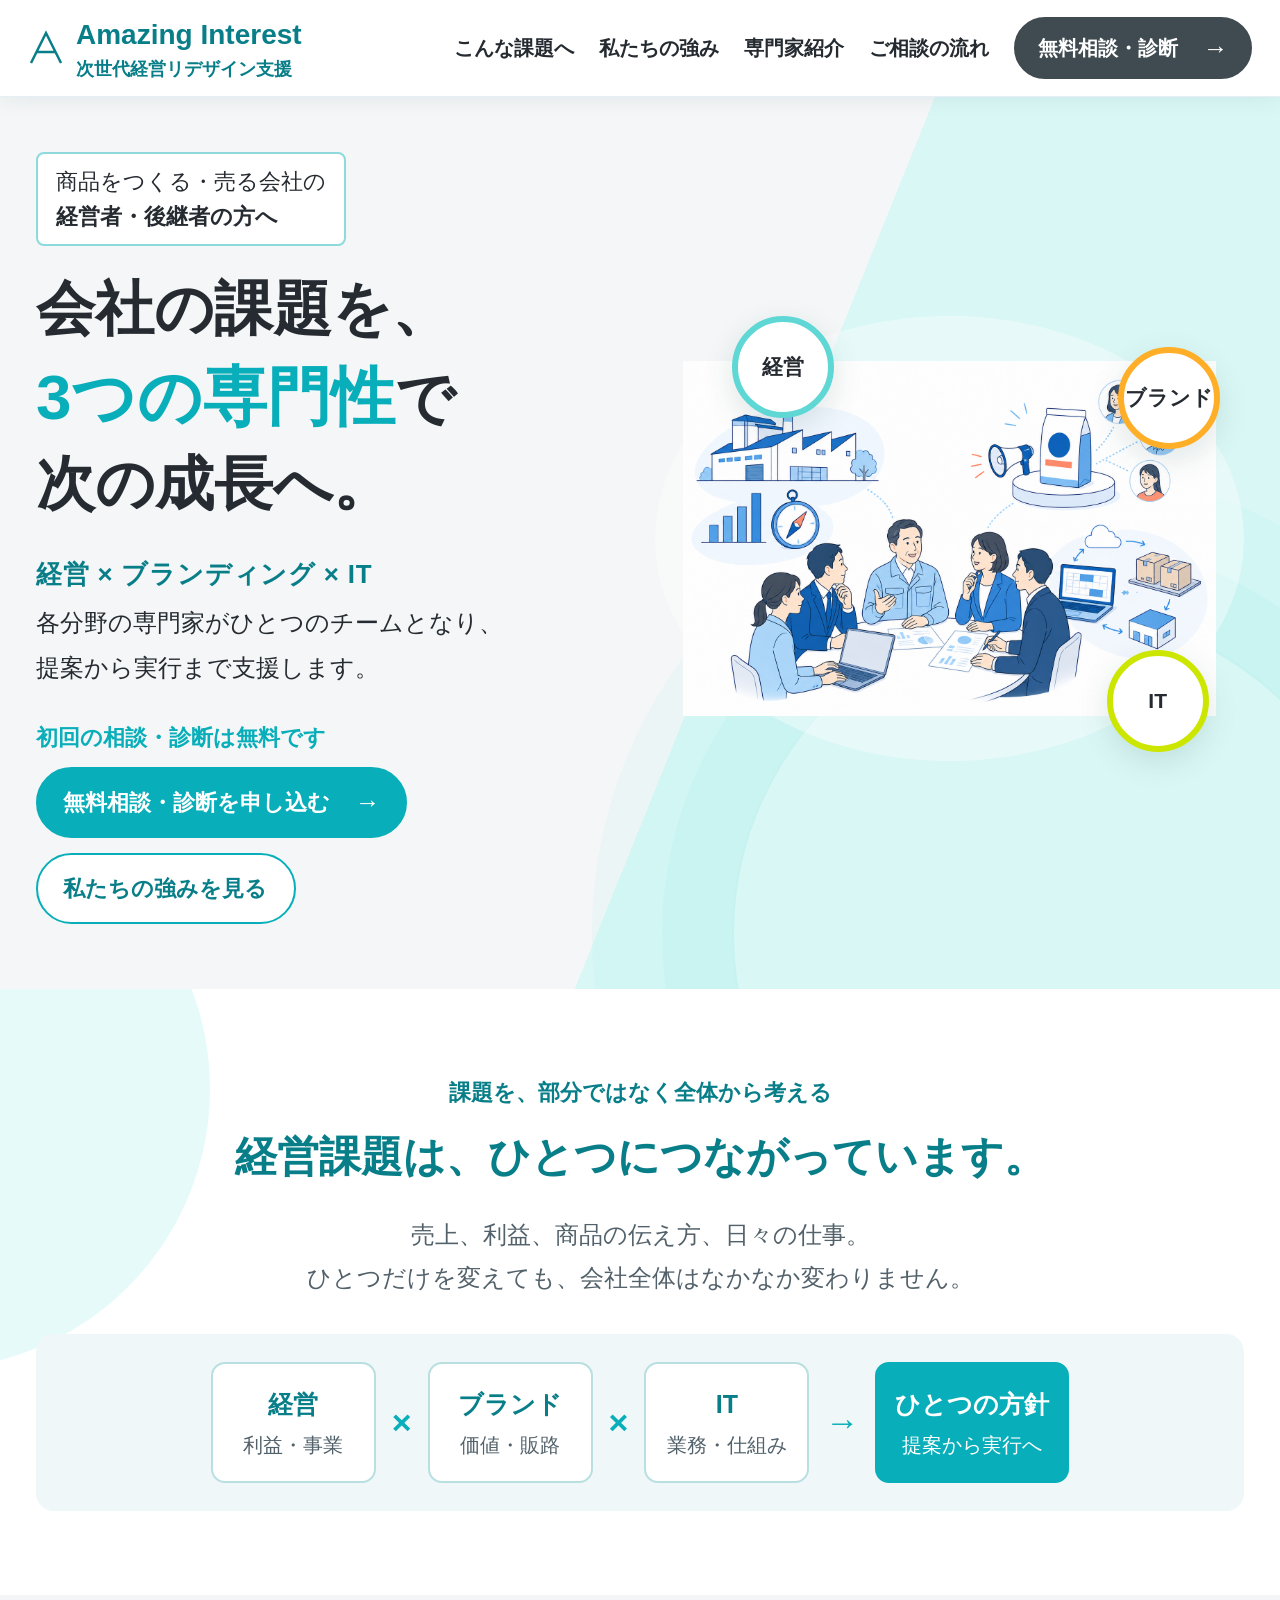
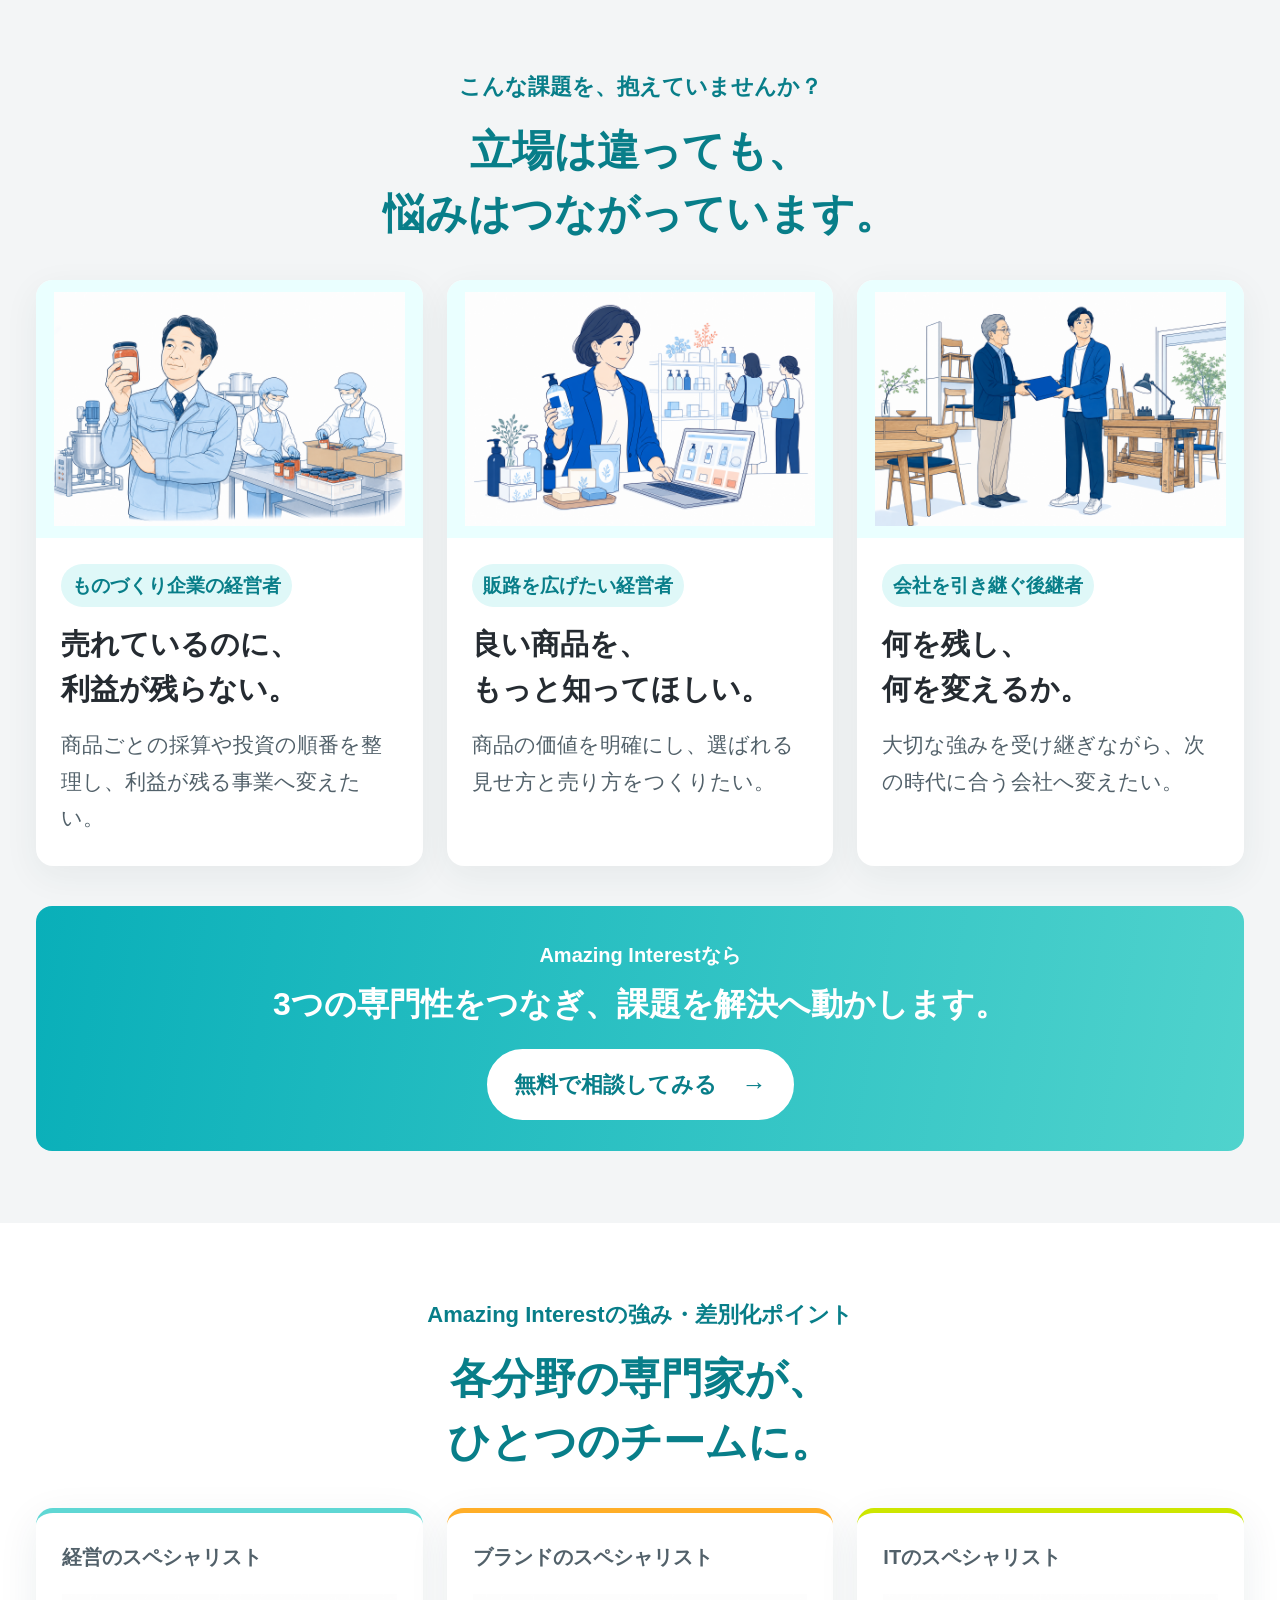
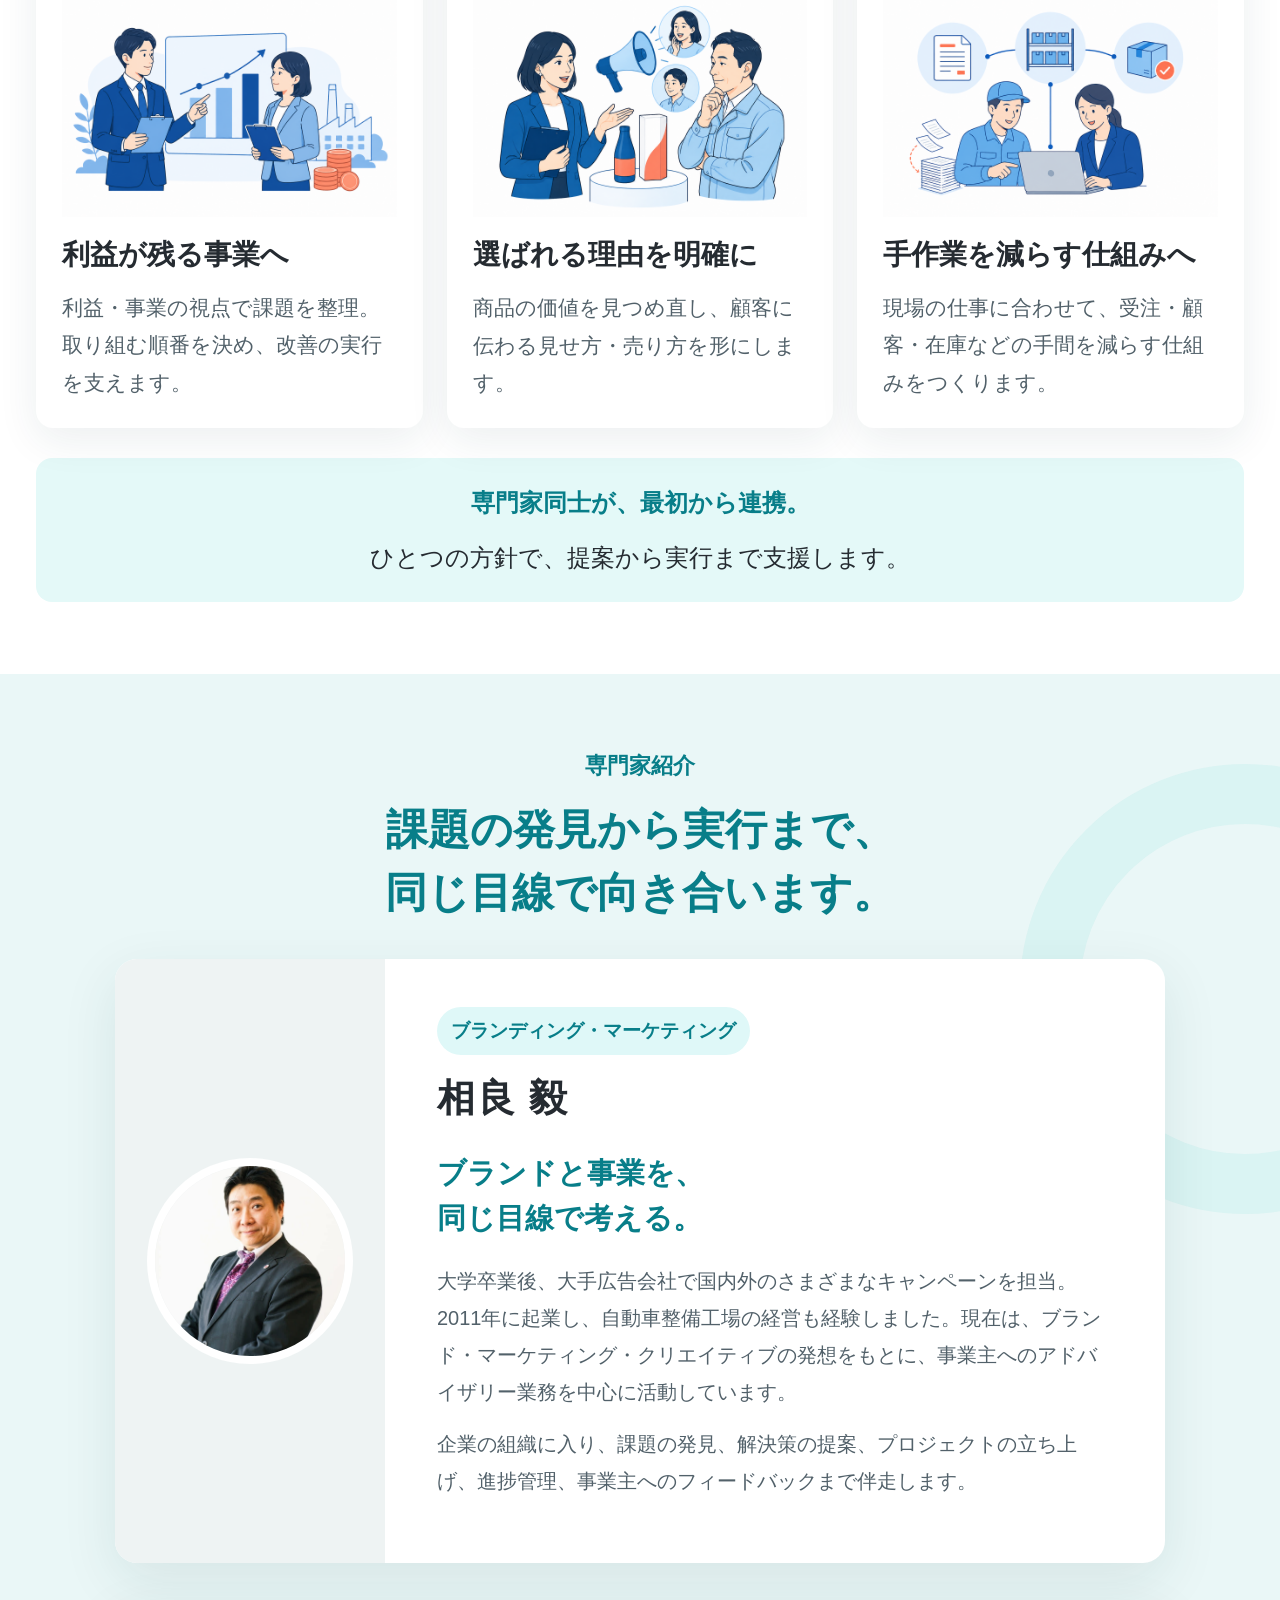
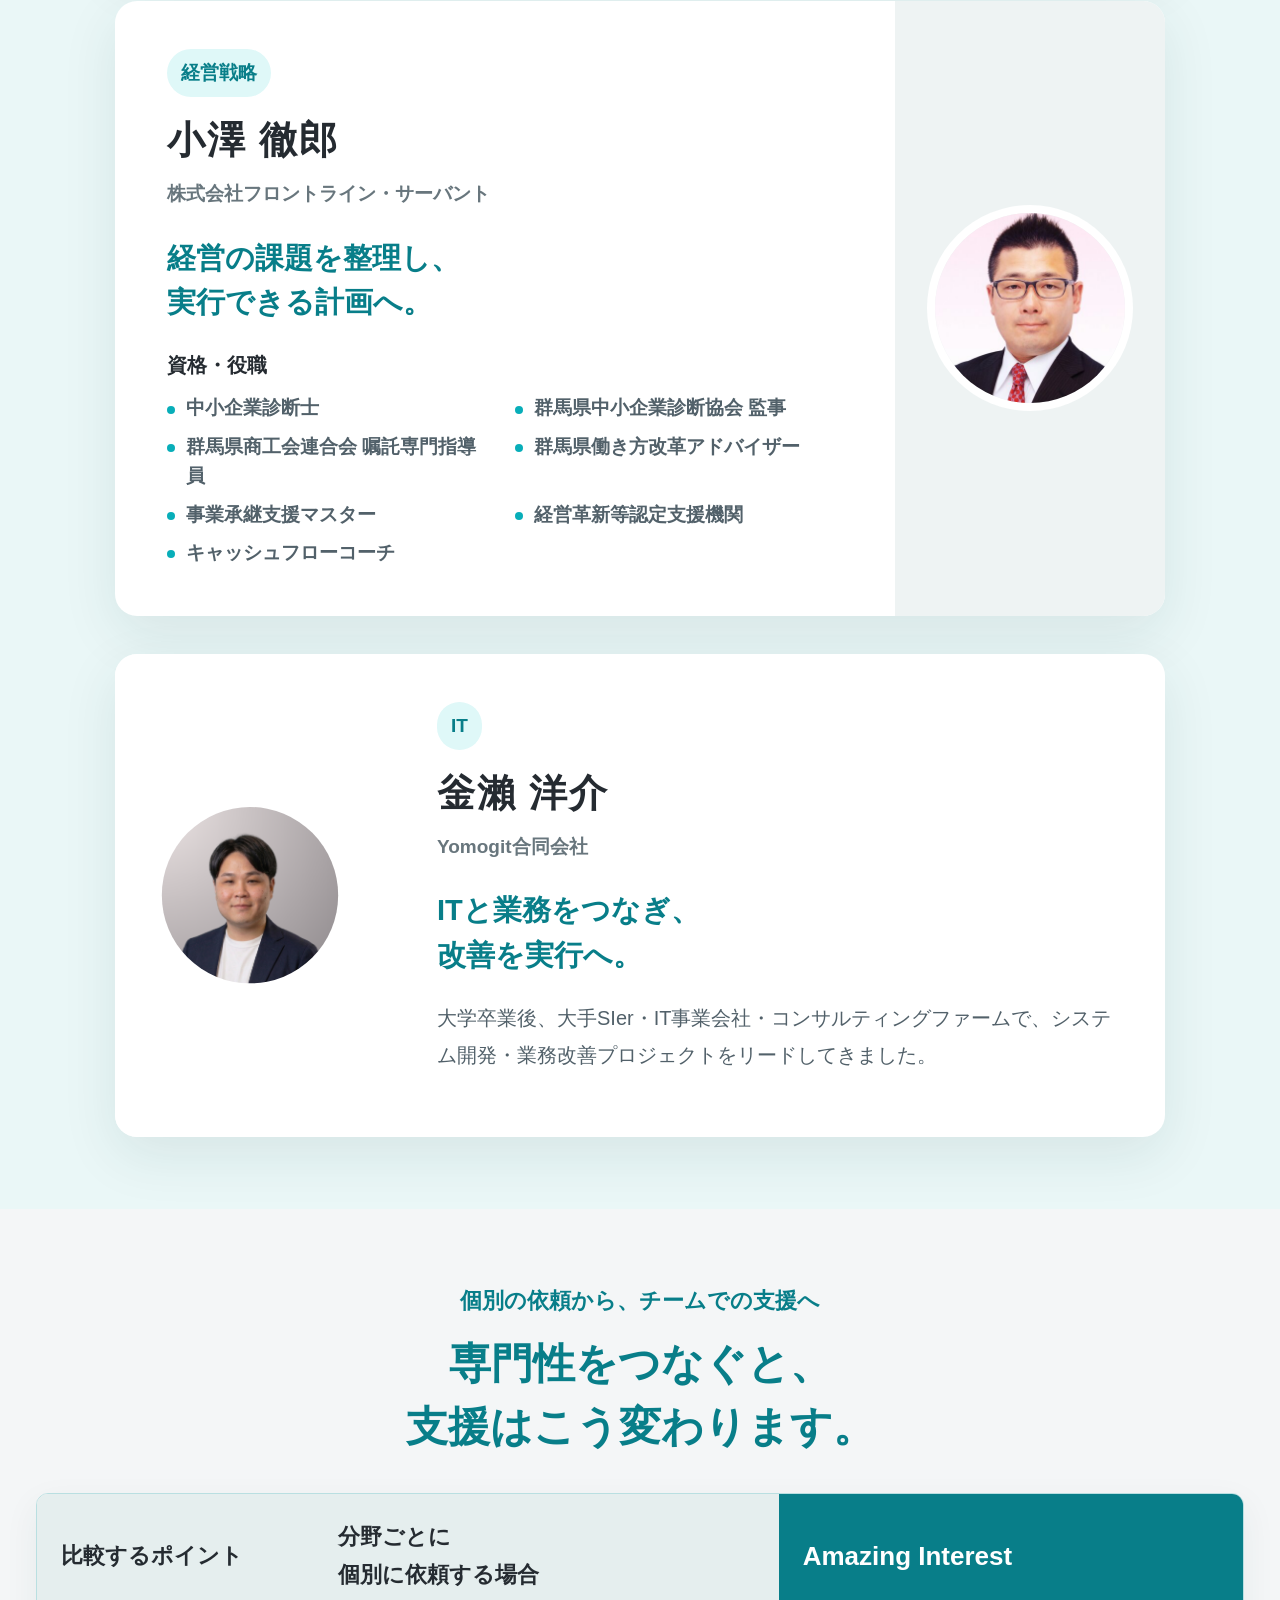
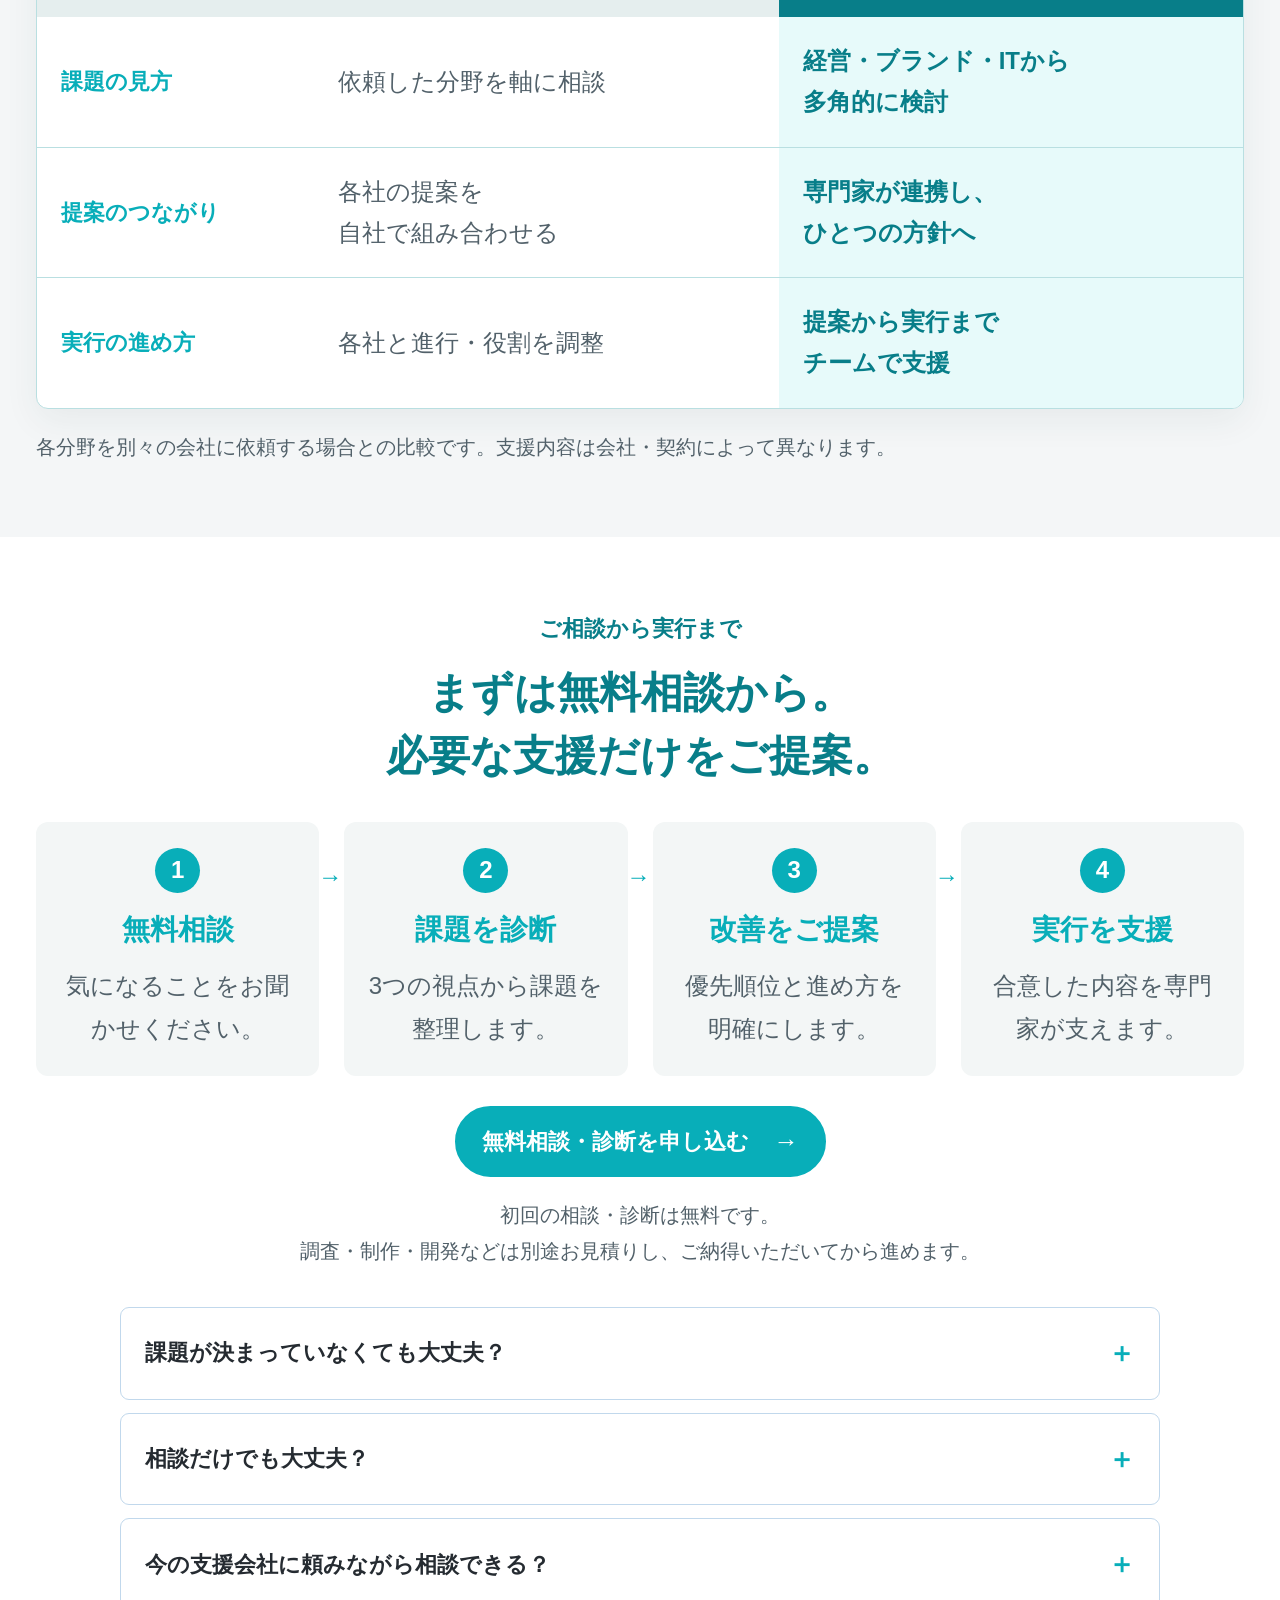
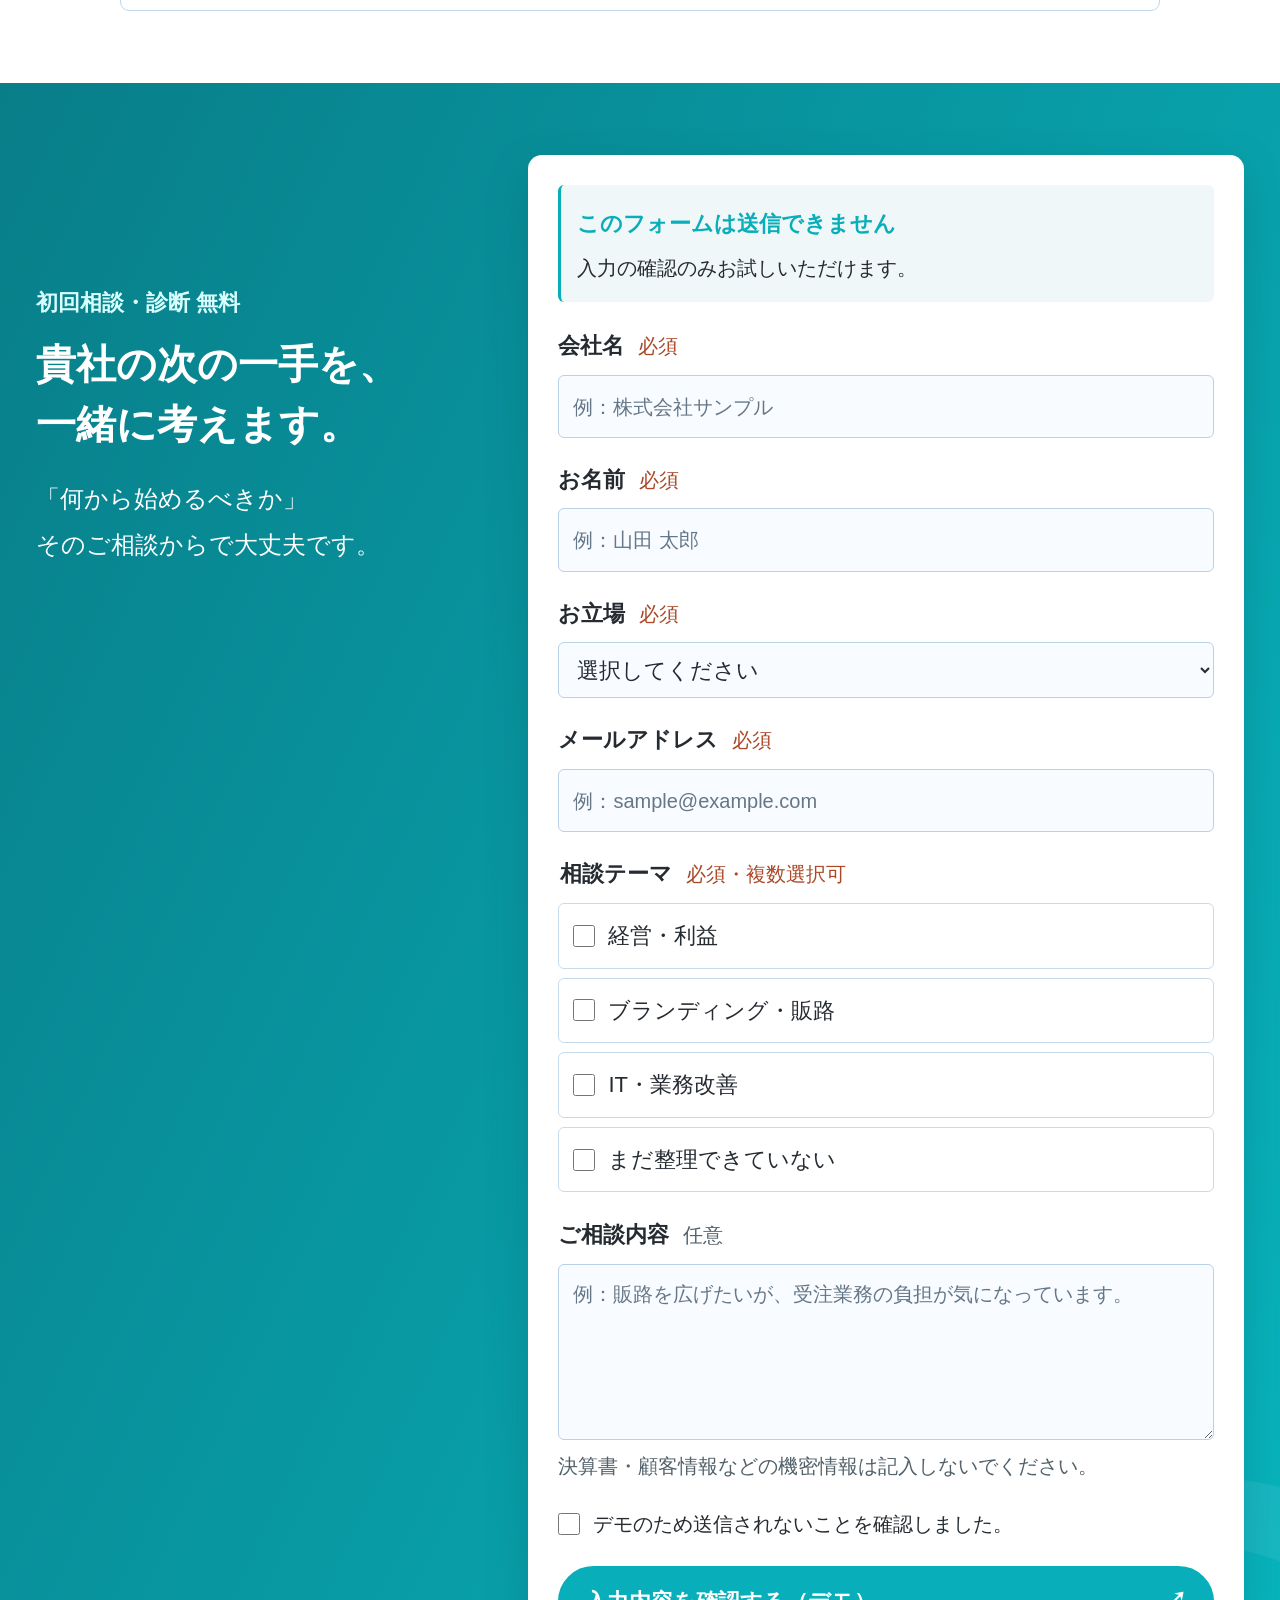
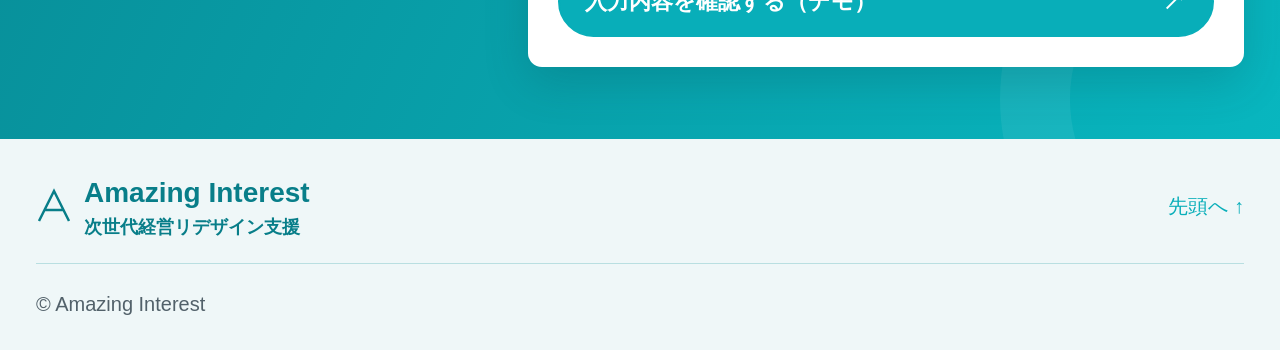
==== commit 8ee74763: "Refine IT specialist career wording" ====
--- a/lp/index.html
+++ b/lp/index.html
@@ -8,7 +8,7 @@
   <meta name="description" content="商品をつくる・売る会社の経営者・後継者へ。経営・ブランディング・ITの専門家が連携し、課題の整理から提案・実行まで支援します。初回相談・診断は無料です。">
   <title>Amazing Interest｜3つの専門性で、会社の課題を次の成長へ</title>
   <link rel="icon" href="favicon.svg" type="image/svg+xml">
-  <link rel="stylesheet" href="styles.css?v=e0bdd5751b3b">
+  <link rel="stylesheet" href="styles.css?v=a589765852c1">
   <script src="script.js?v=f741be829677" defer></script>
 </head>
 <body>
@@ -87,7 +87,7 @@
           <h3>釡瀨 洋介</h3>
           <p class="expert-company">Yomogit合同会社</p>
           <p class="expert-message">ITと業務をつなぎ、<br>改善を実行へ。</p>
-          <p>大学卒業後、大手SIer、大手IT事業会社、大手コンサルティングファームにて、システム開発・業務改善プロジェクトをリードしてきました。</p>
+          <p>大学卒業後、大手SIer・IT事業会社・コンサルティングファームで、システム開発・業務改善プロジェクトをリードしてきました。</p>
         </div>
       </article>
     </div></section>
--- a/lp/styles.css
+++ b/lp/styles.css
@@ -448,6 +448,7 @@
   .expert-profile { display: block; border-radius: 17px; }
   .expert-photo { min-height: 0; height: 240px; padding: 24px; }
   .expert-photo img { width: 170px; height: 170px; object-position: center; box-shadow: 0 0 0 7px #fff; }
+  .expert-photo-circle img { box-shadow: none; }
   .expert-copy { padding: 28px 22px 32px; }
   .expert-role { font-size: 17px; }
   .expert-copy h3 { font-size: 32px; }
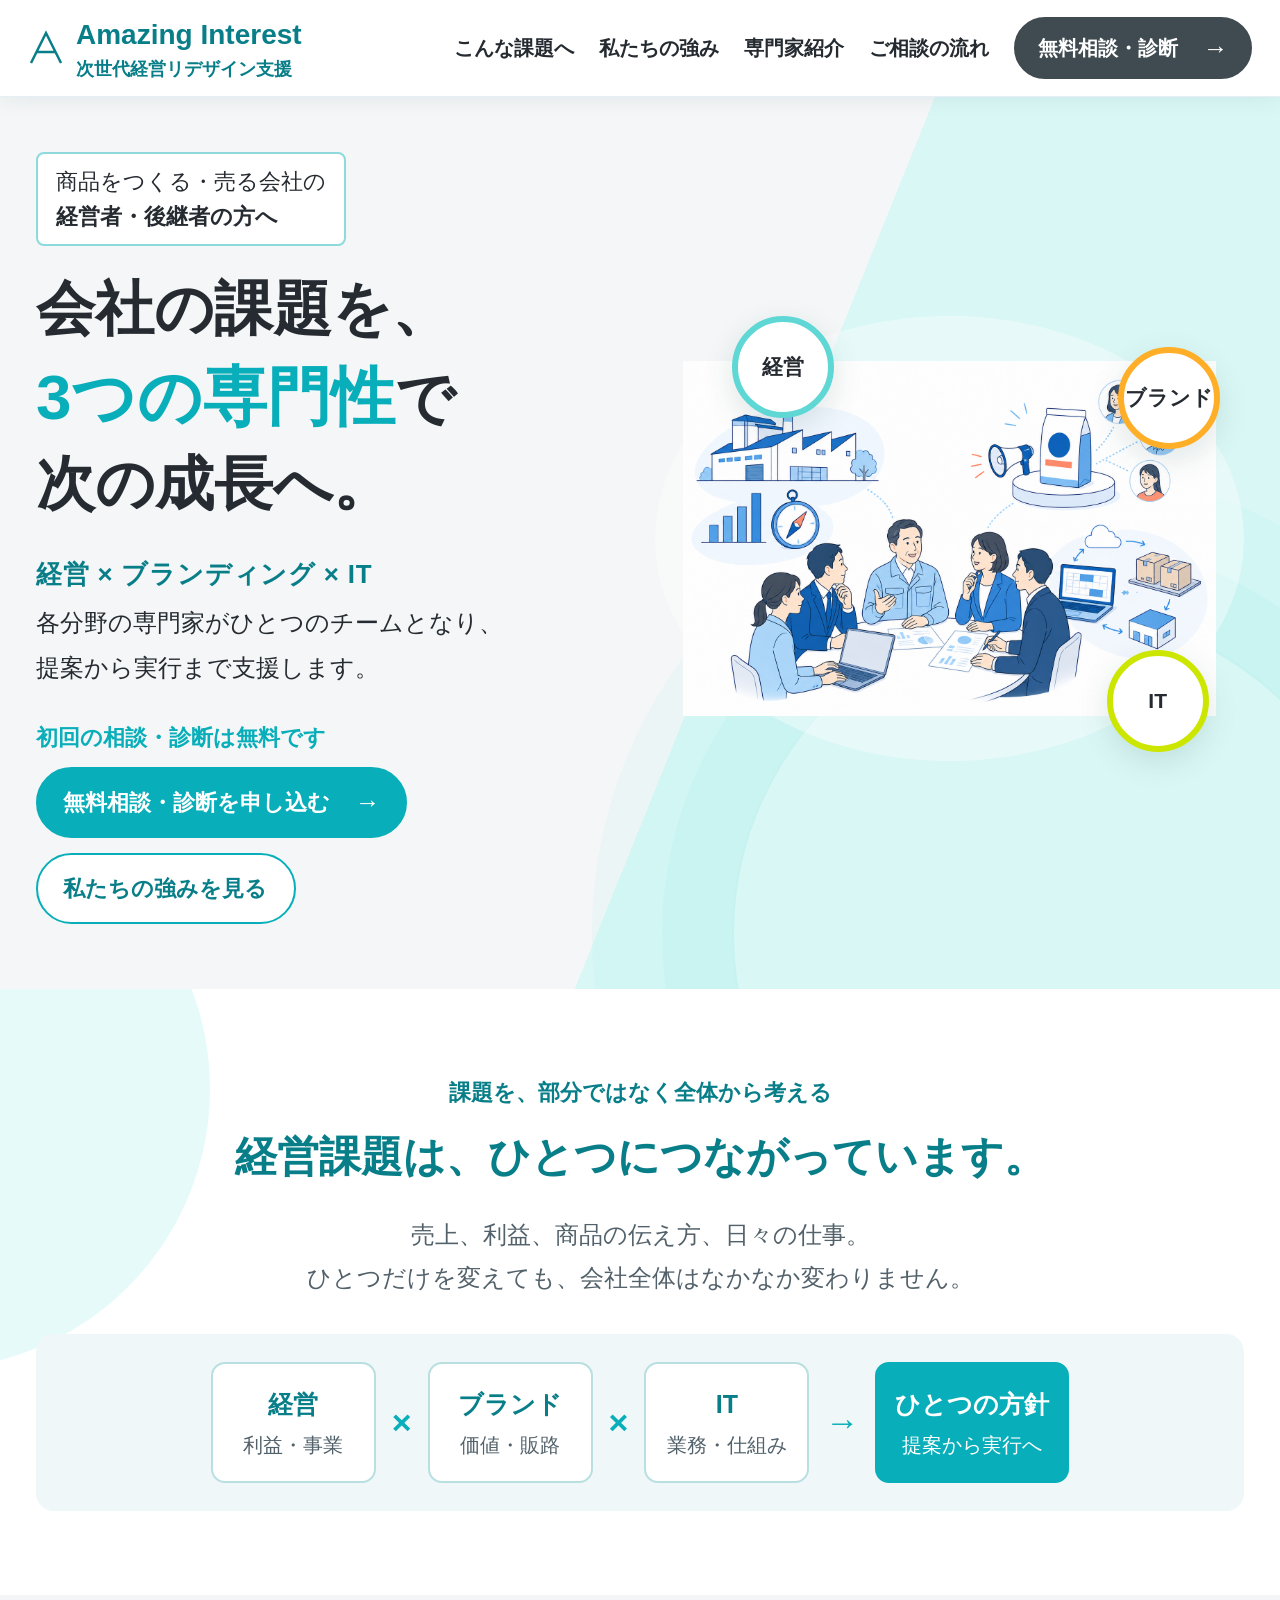
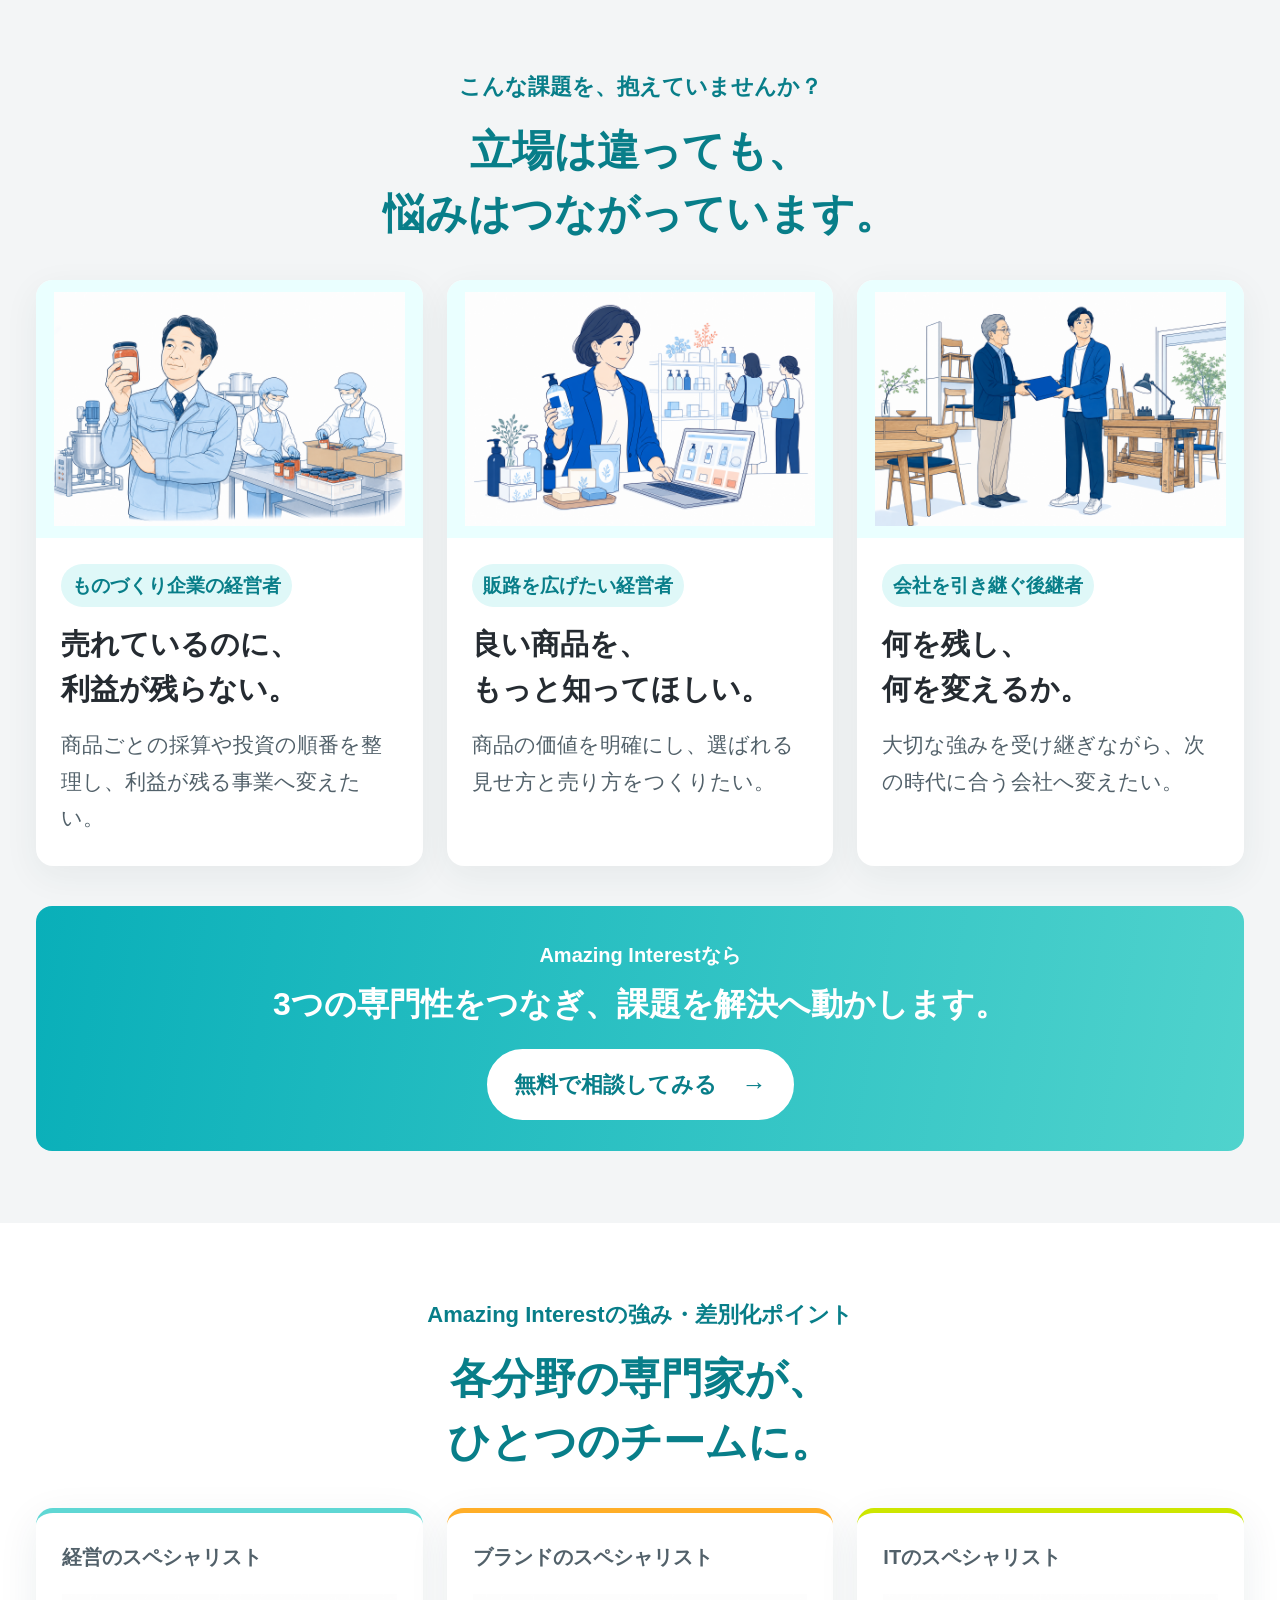
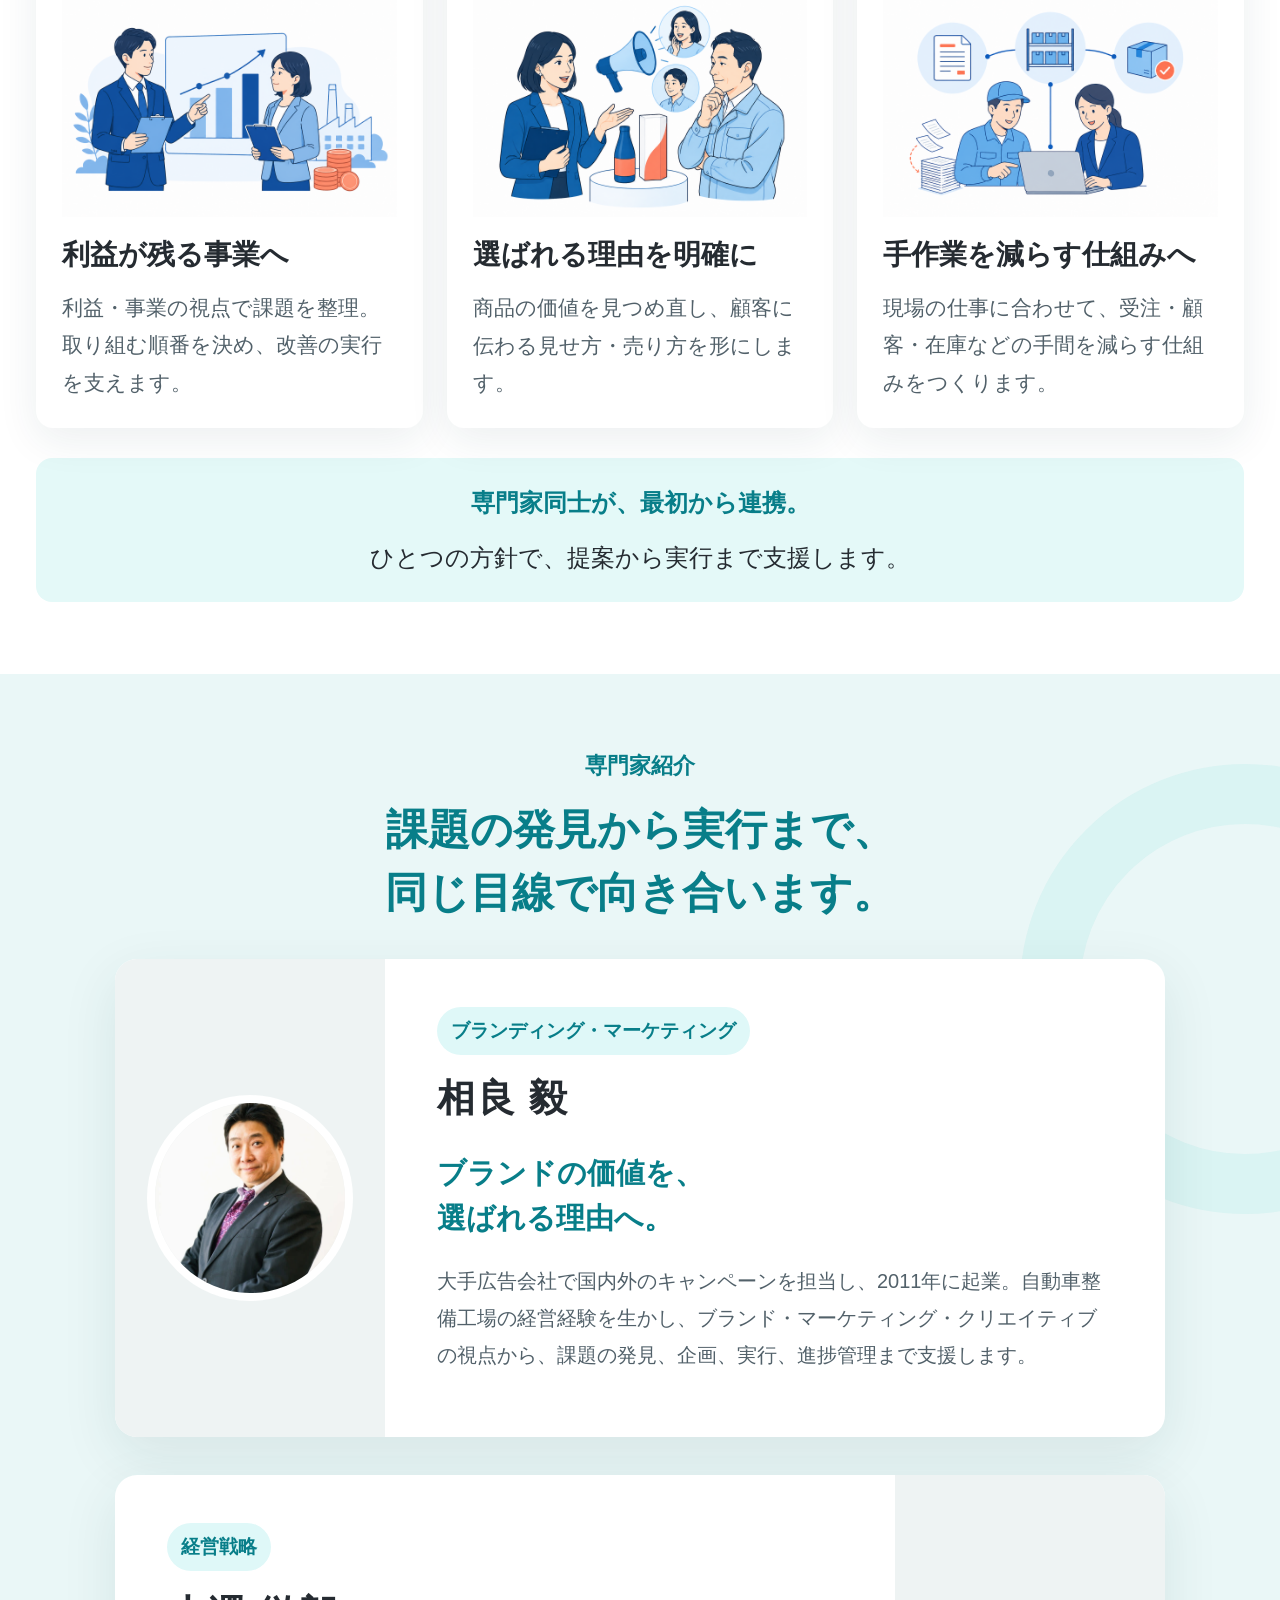
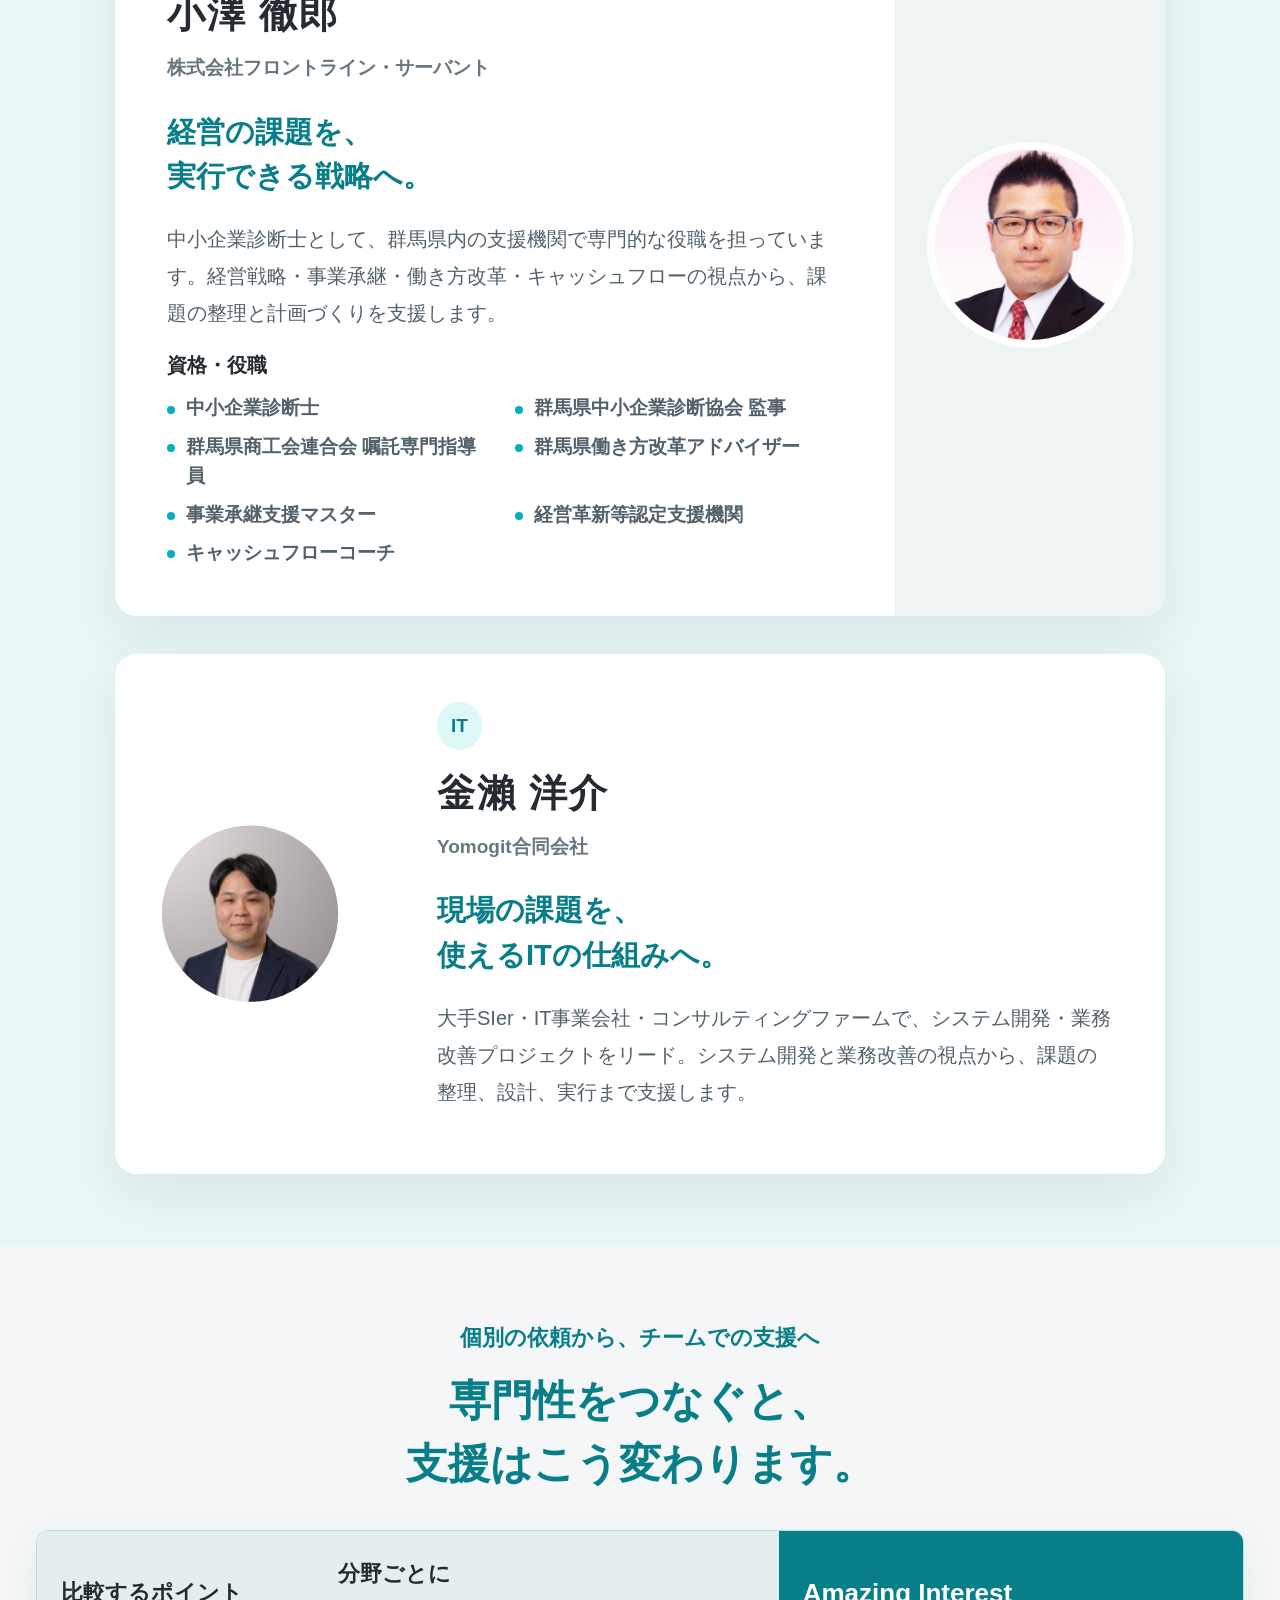
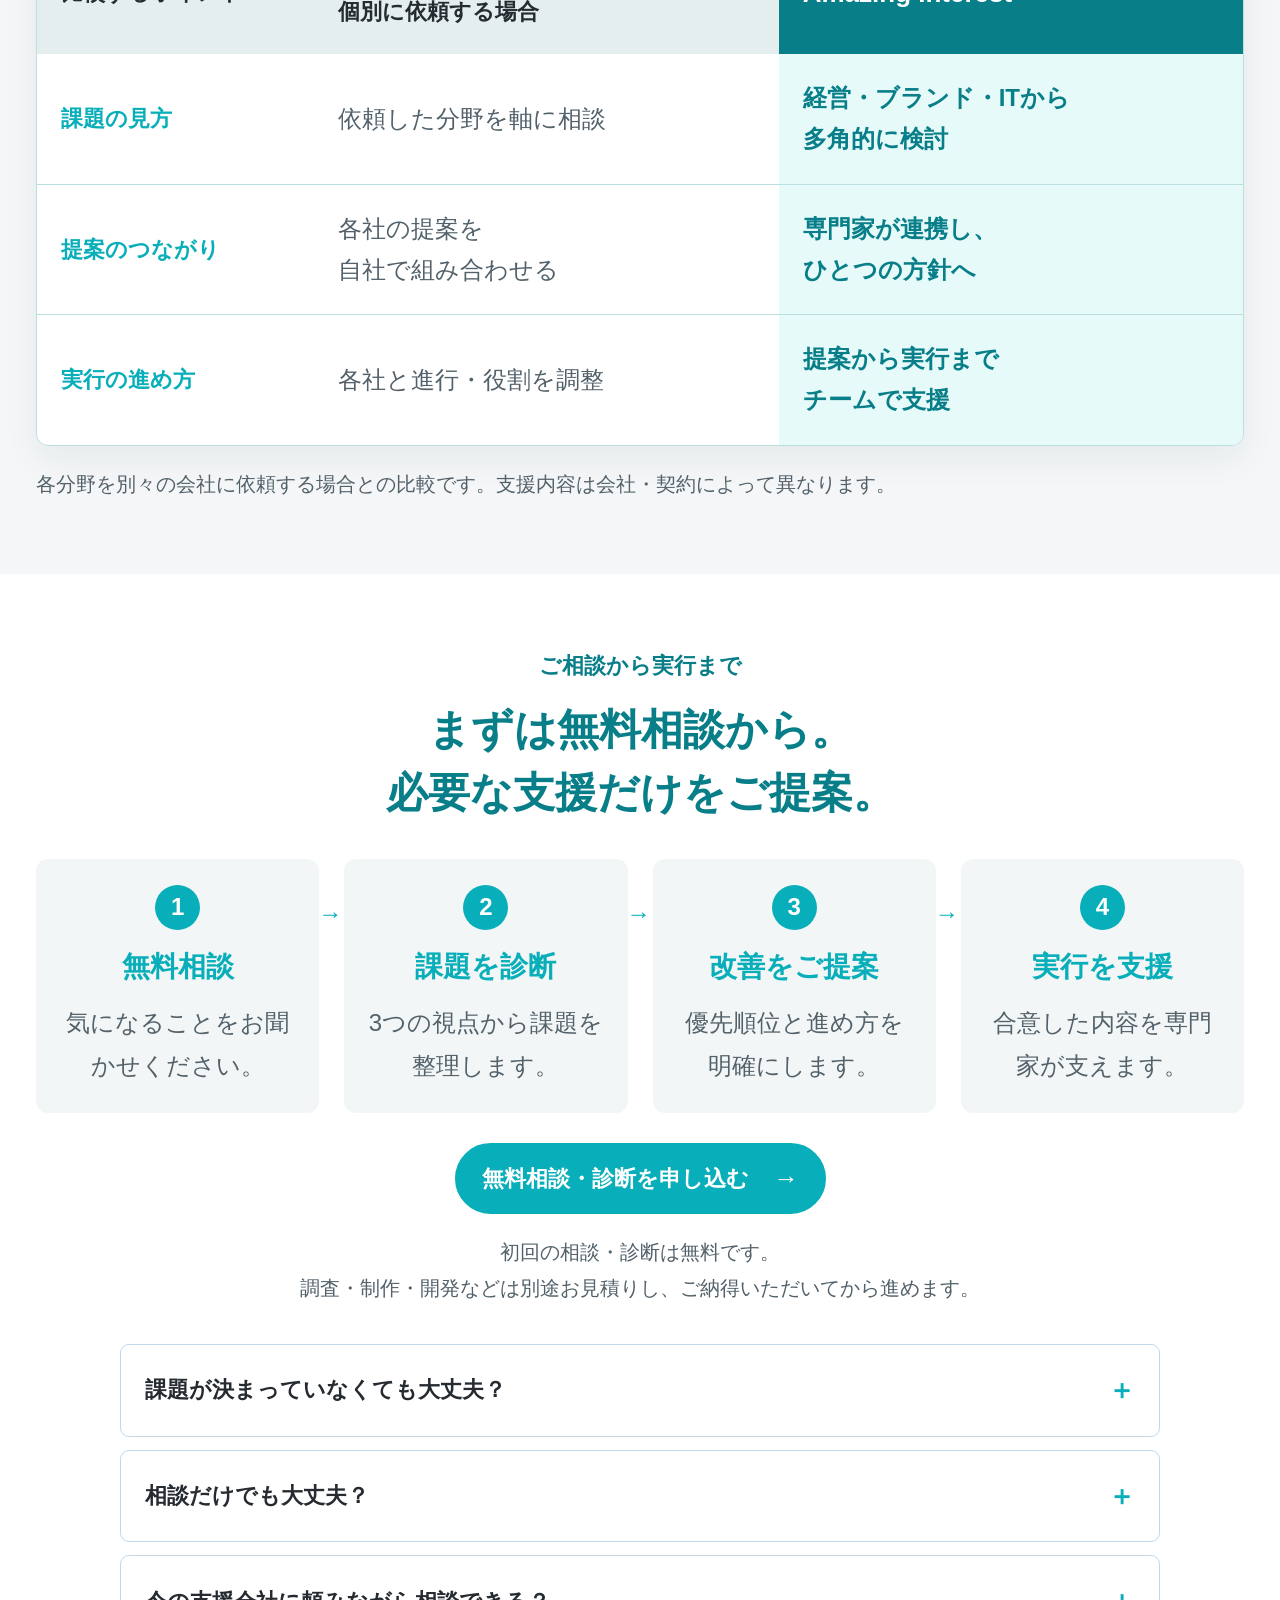
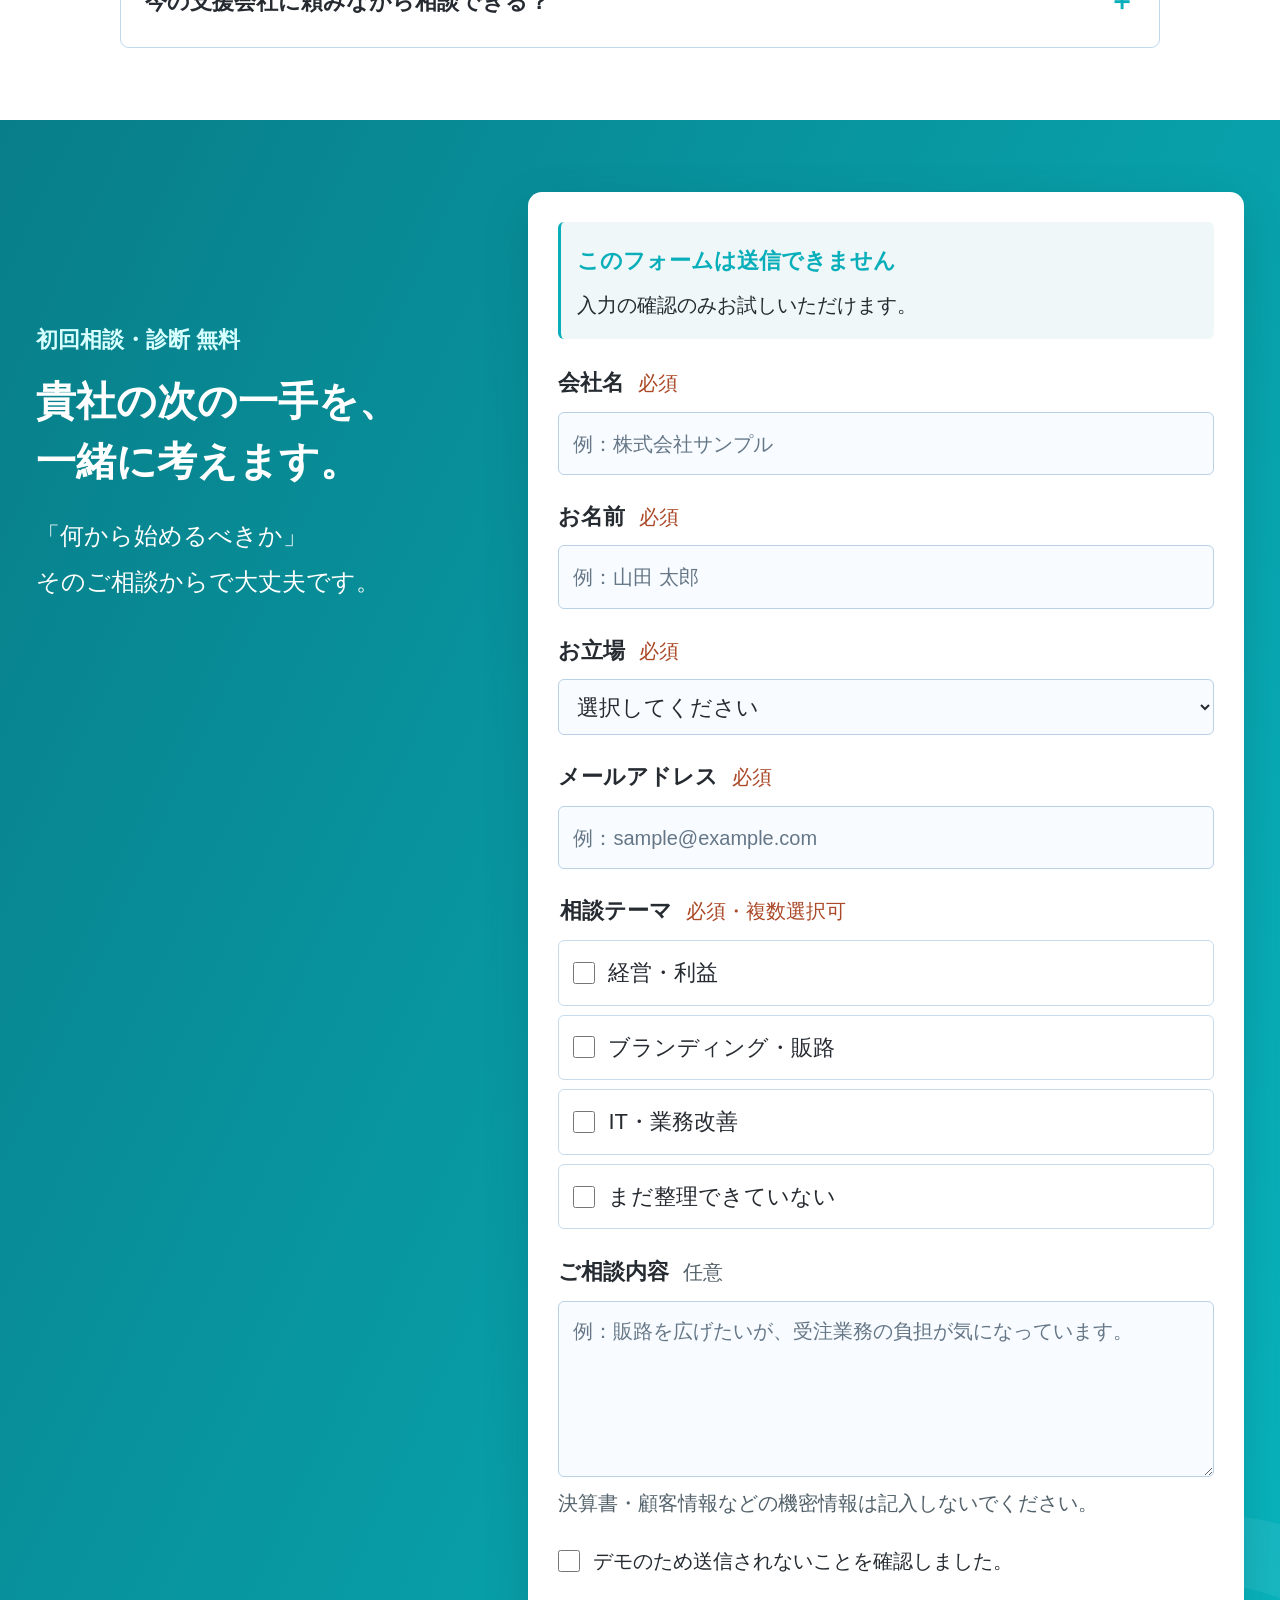
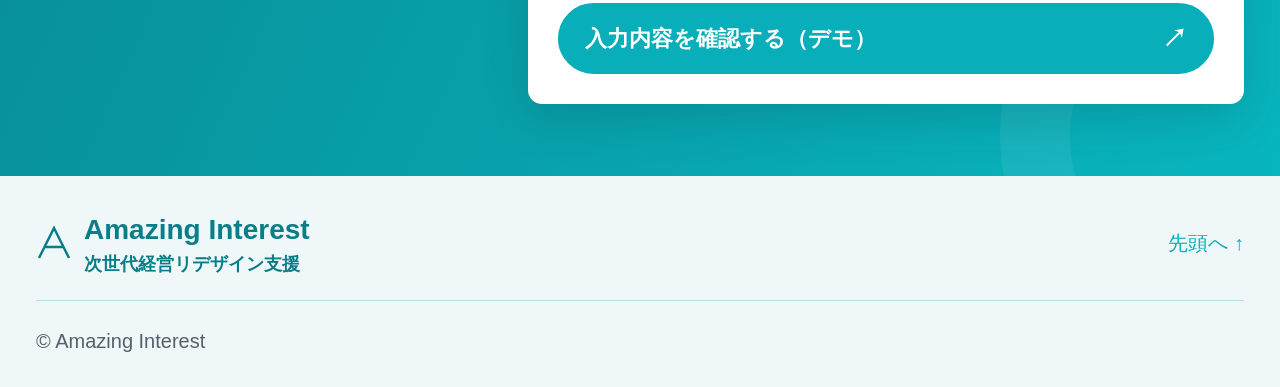
==== commit 80d743fd: "Unify specialist profile writing" ====
--- a/lp/index.html
+++ b/lp/index.html
@@ -56,9 +56,8 @@
         <div class="expert-copy">
           <p class="expert-role">ブランディング・マーケティング</p>
           <h3>相良 毅</h3>
-          <p class="expert-message">ブランドと事業を、<br>同じ目線で考える。</p>
-          <p>大学卒業後、大手広告会社で国内外のさまざまなキャンペーンを担当。2011年に起業し、自動車整備工場の経営も経験しました。現在は、ブランド・マーケティング・クリエイティブの発想をもとに、事業主へのアドバイザリー業務を中心に活動しています。</p>
-          <p>企業の組織に入り、課題の発見、解決策の提案、プロジェクトの立ち上げ、進捗管理、事業主へのフィードバックまで伴走します。</p>
+          <p class="expert-message">ブランドの価値を、<br>選ばれる理由へ。</p>
+          <p>大手広告会社で国内外のキャンペーンを担当し、2011年に起業。自動車整備工場の経営経験を生かし、ブランド・マーケティング・クリエイティブの視点から、課題の発見、企画、実行、進捗管理まで支援します。</p>
         </div>
       </article>
       <article class="expert-profile expert-profile-reverse">
@@ -67,7 +66,8 @@
           <p class="expert-role">経営戦略</p>
           <h3>小澤 徹郎</h3>
           <p class="expert-company">株式会社フロントライン・サーバント</p>
-          <p class="expert-message">経営の課題を整理し、<br>実行できる計画へ。</p>
+          <p class="expert-message">経営の課題を、<br>実行できる戦略へ。</p>
+          <p>中小企業診断士として、群馬県内の支援機関で専門的な役職を担っています。経営戦略・事業承継・働き方改革・キャッシュフローの視点から、課題の整理と計画づくりを支援します。</p>
           <p class="credentials-title">資格・役職</p>
           <ul class="expert-credentials">
             <li>中小企業診断士</li>
@@ -86,8 +86,8 @@
           <p class="expert-role">IT</p>
           <h3>釡瀨 洋介</h3>
           <p class="expert-company">Yomogit合同会社</p>
-          <p class="expert-message">ITと業務をつなぎ、<br>改善を実行へ。</p>
-          <p>大学卒業後、大手SIer・IT事業会社・コンサルティングファームで、システム開発・業務改善プロジェクトをリードしてきました。</p>
+          <p class="expert-message">現場の課題を、<br>使えるITの仕組みへ。</p>
+          <p>大手SIer・IT事業会社・コンサルティングファームで、システム開発・業務改善プロジェクトをリード。システム開発と業務改善の視点から、課題の整理、設計、実行まで支援します。</p>
         </div>
       </article>
     </div></section>
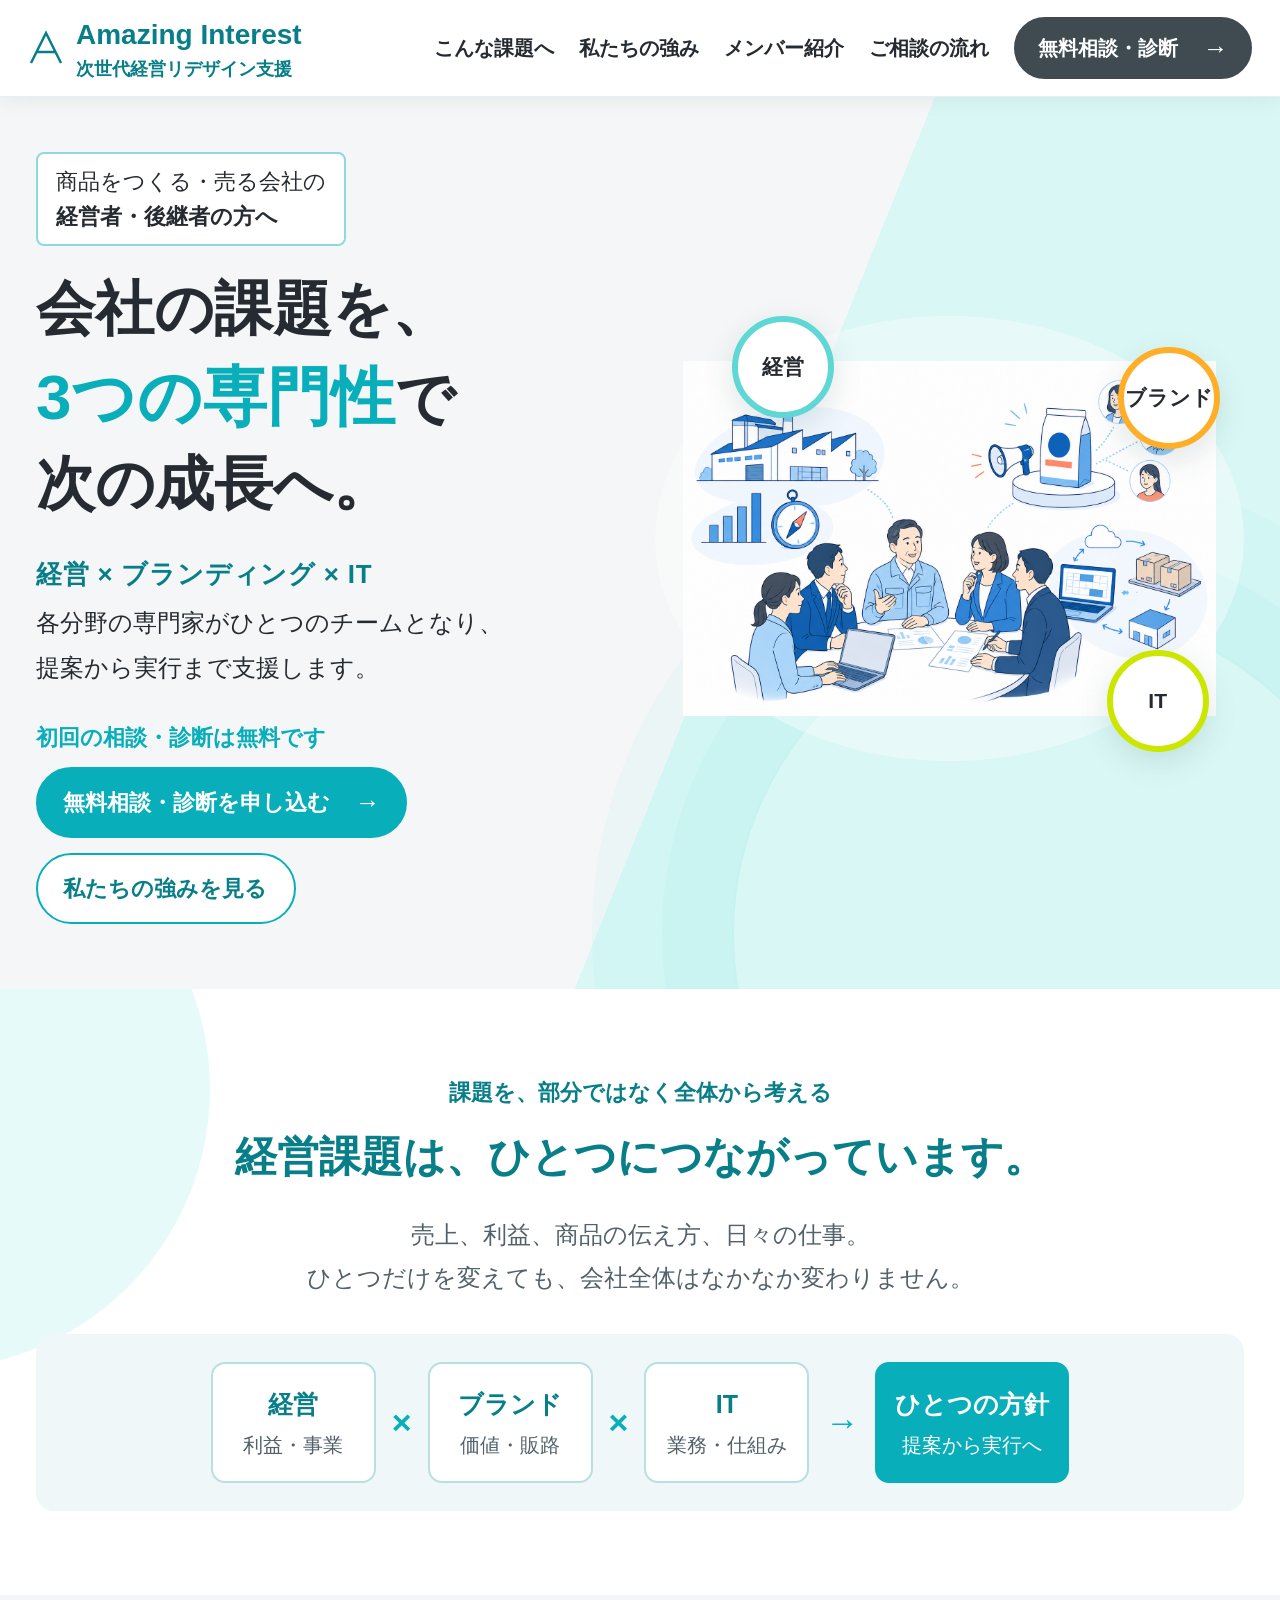
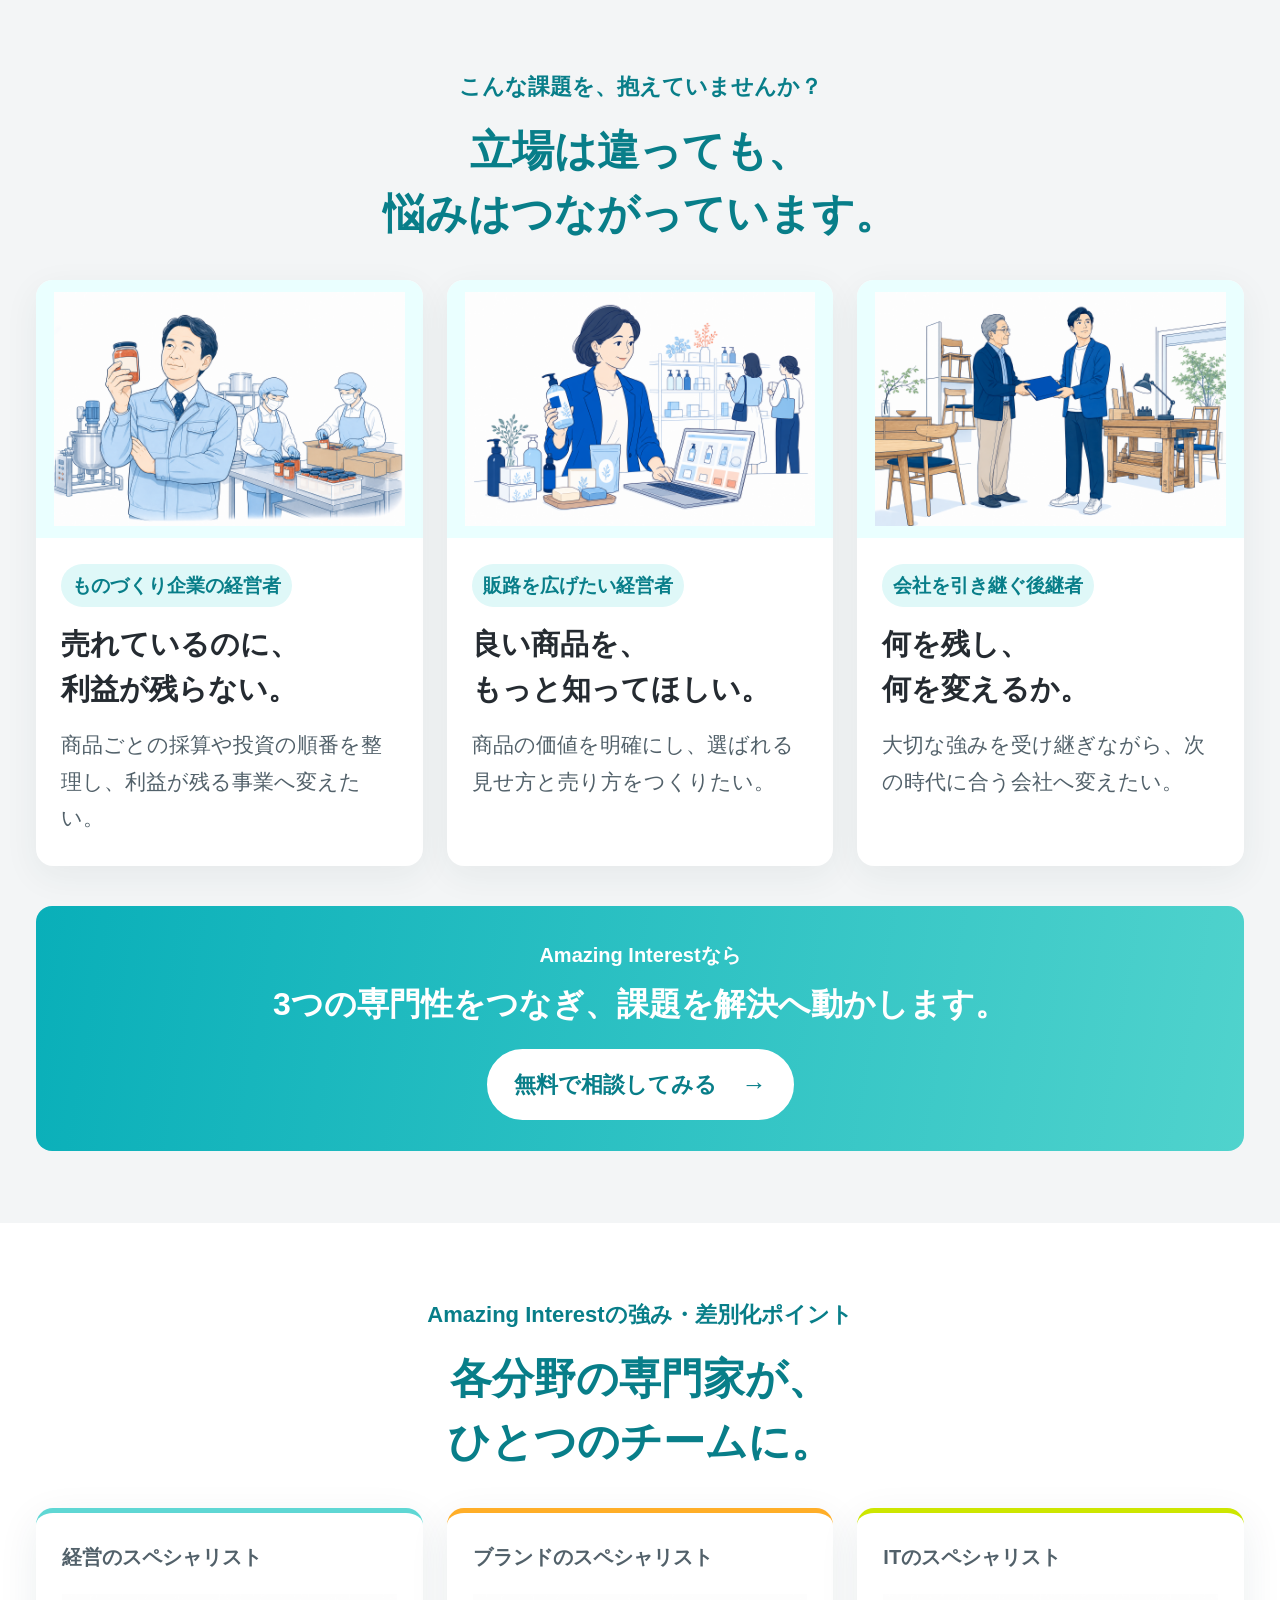
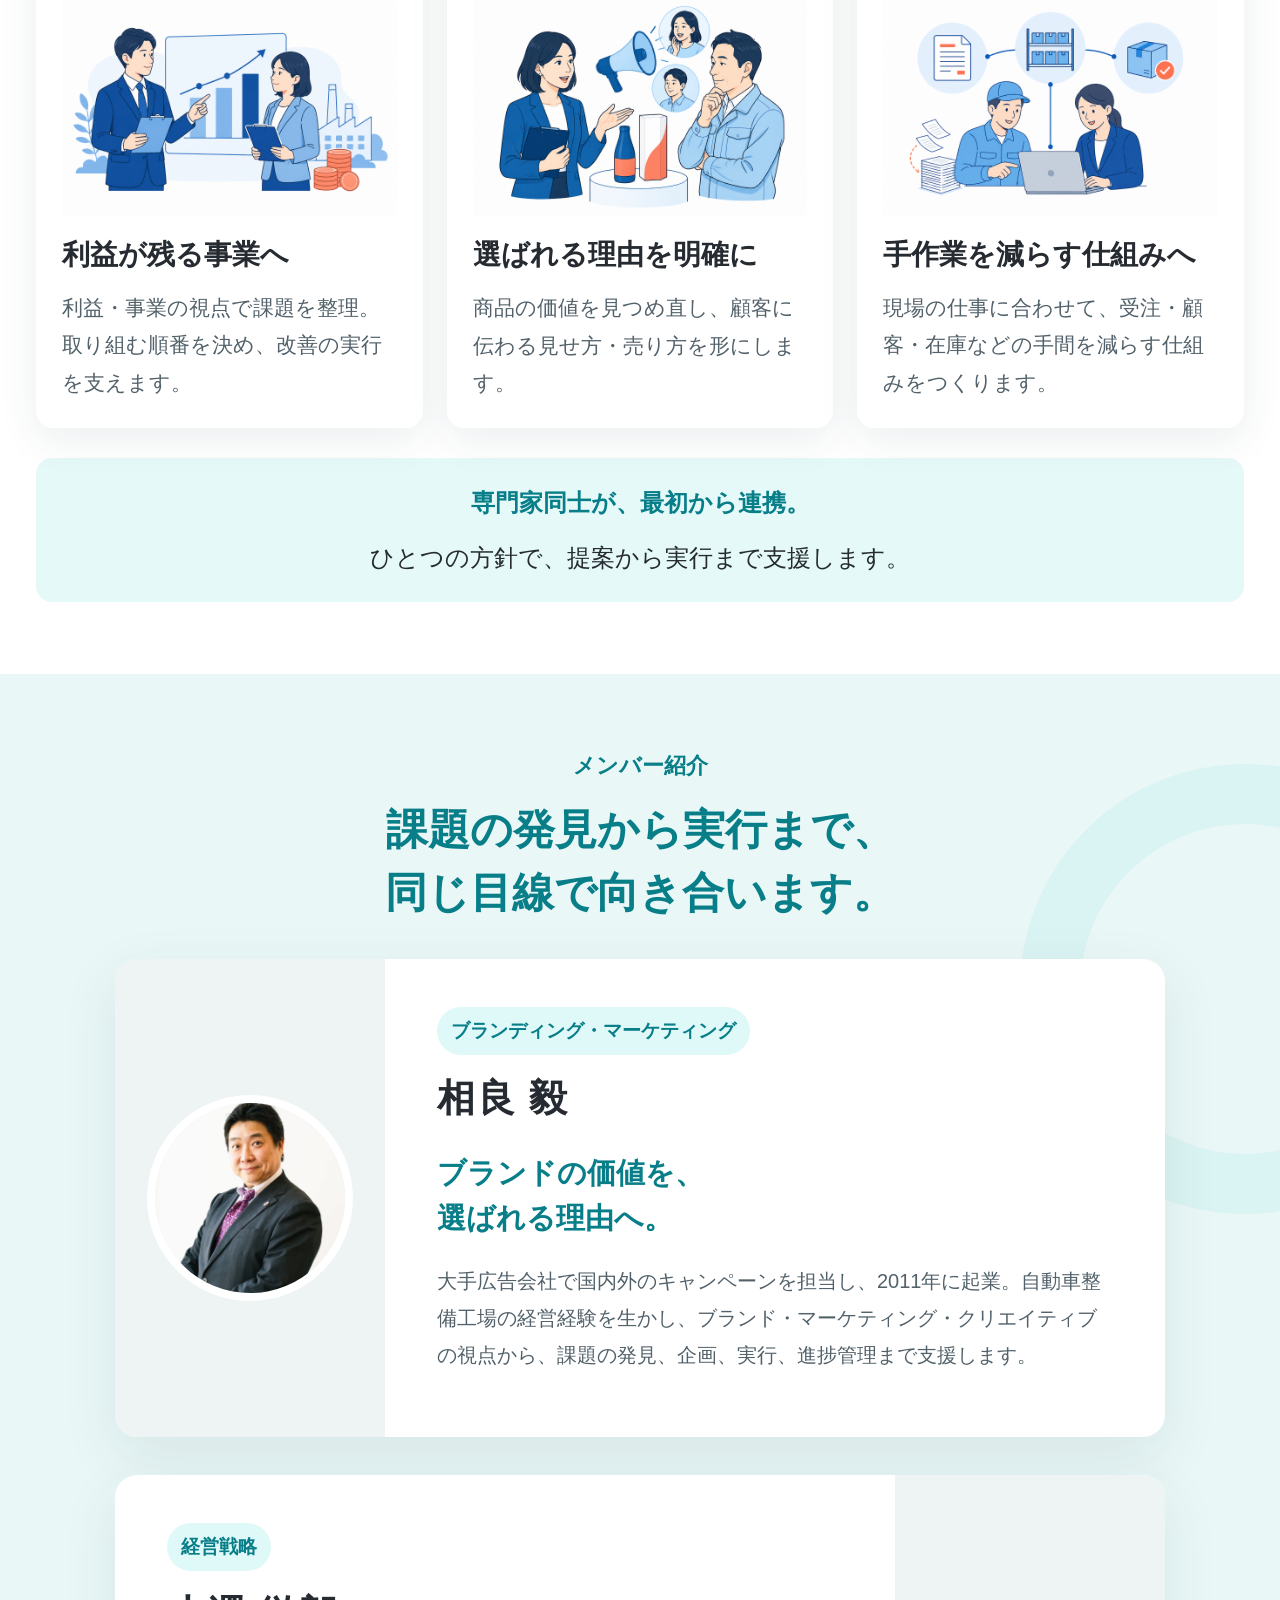
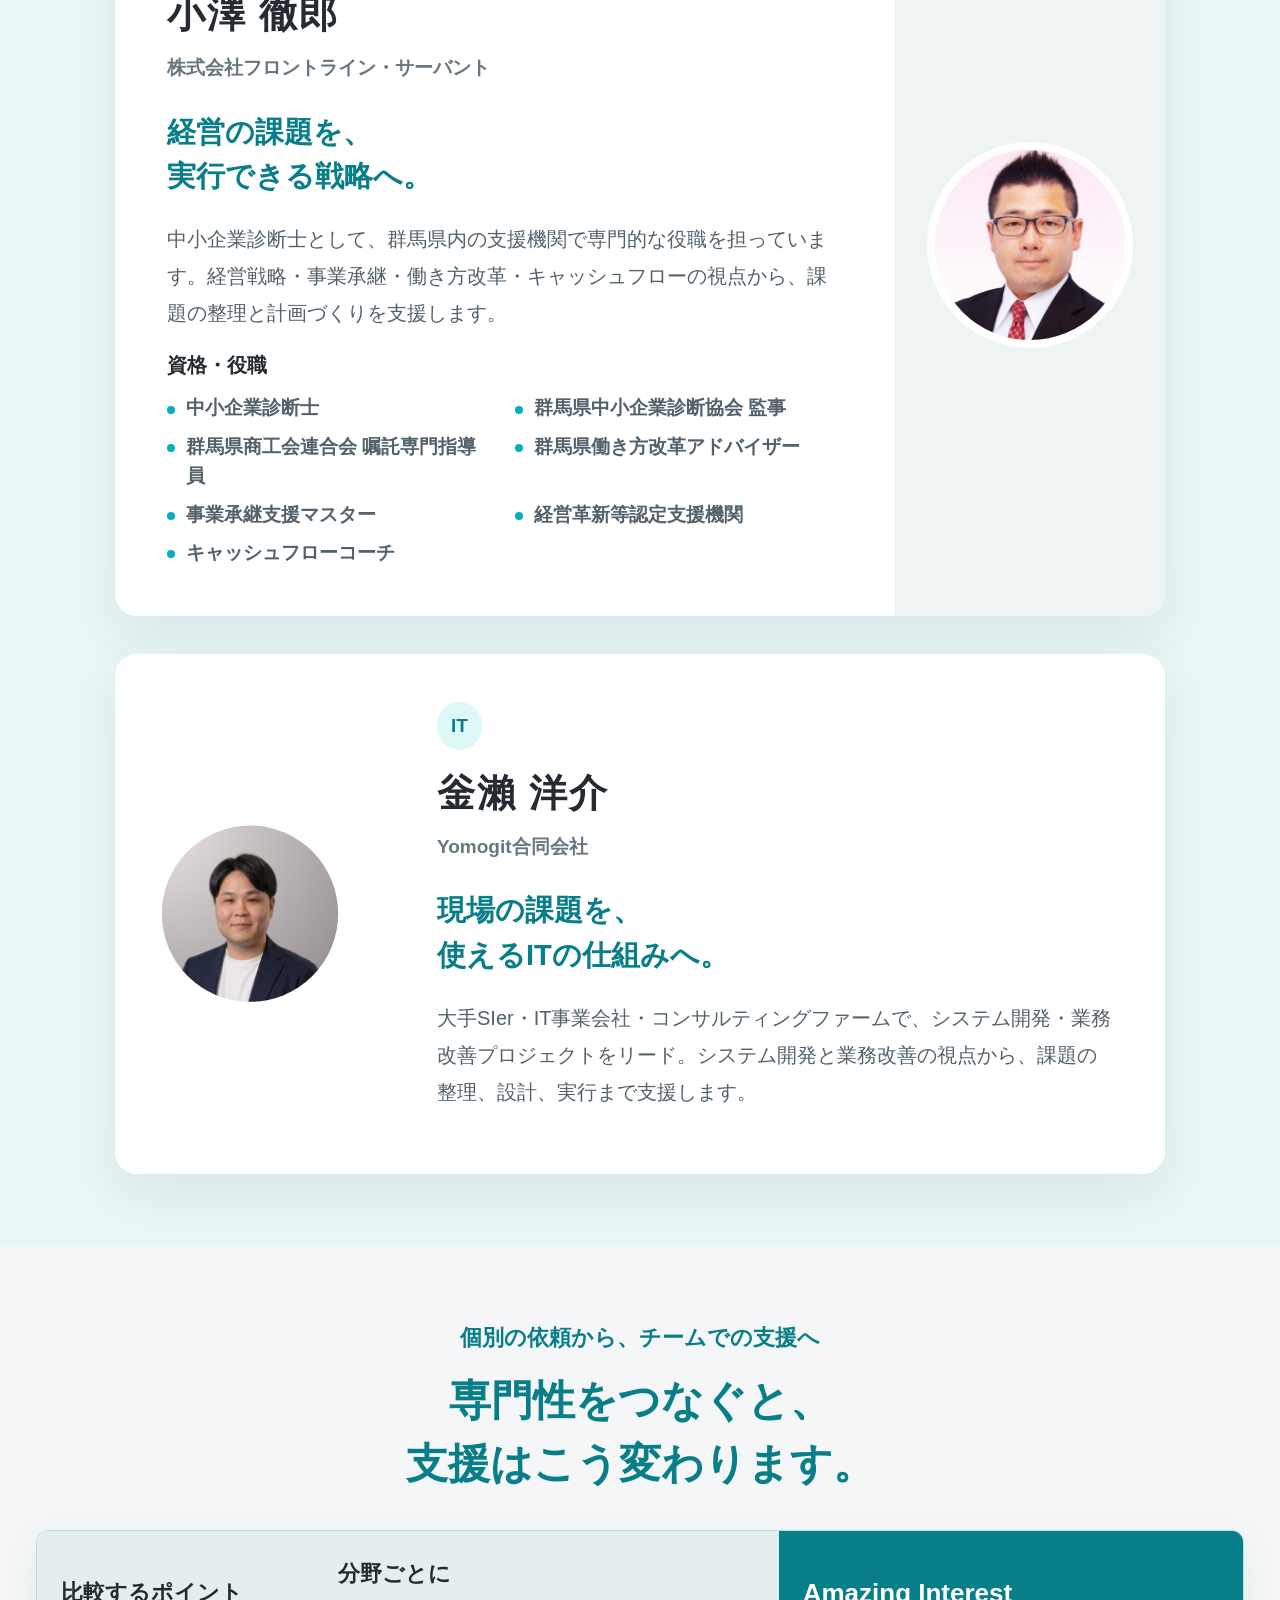
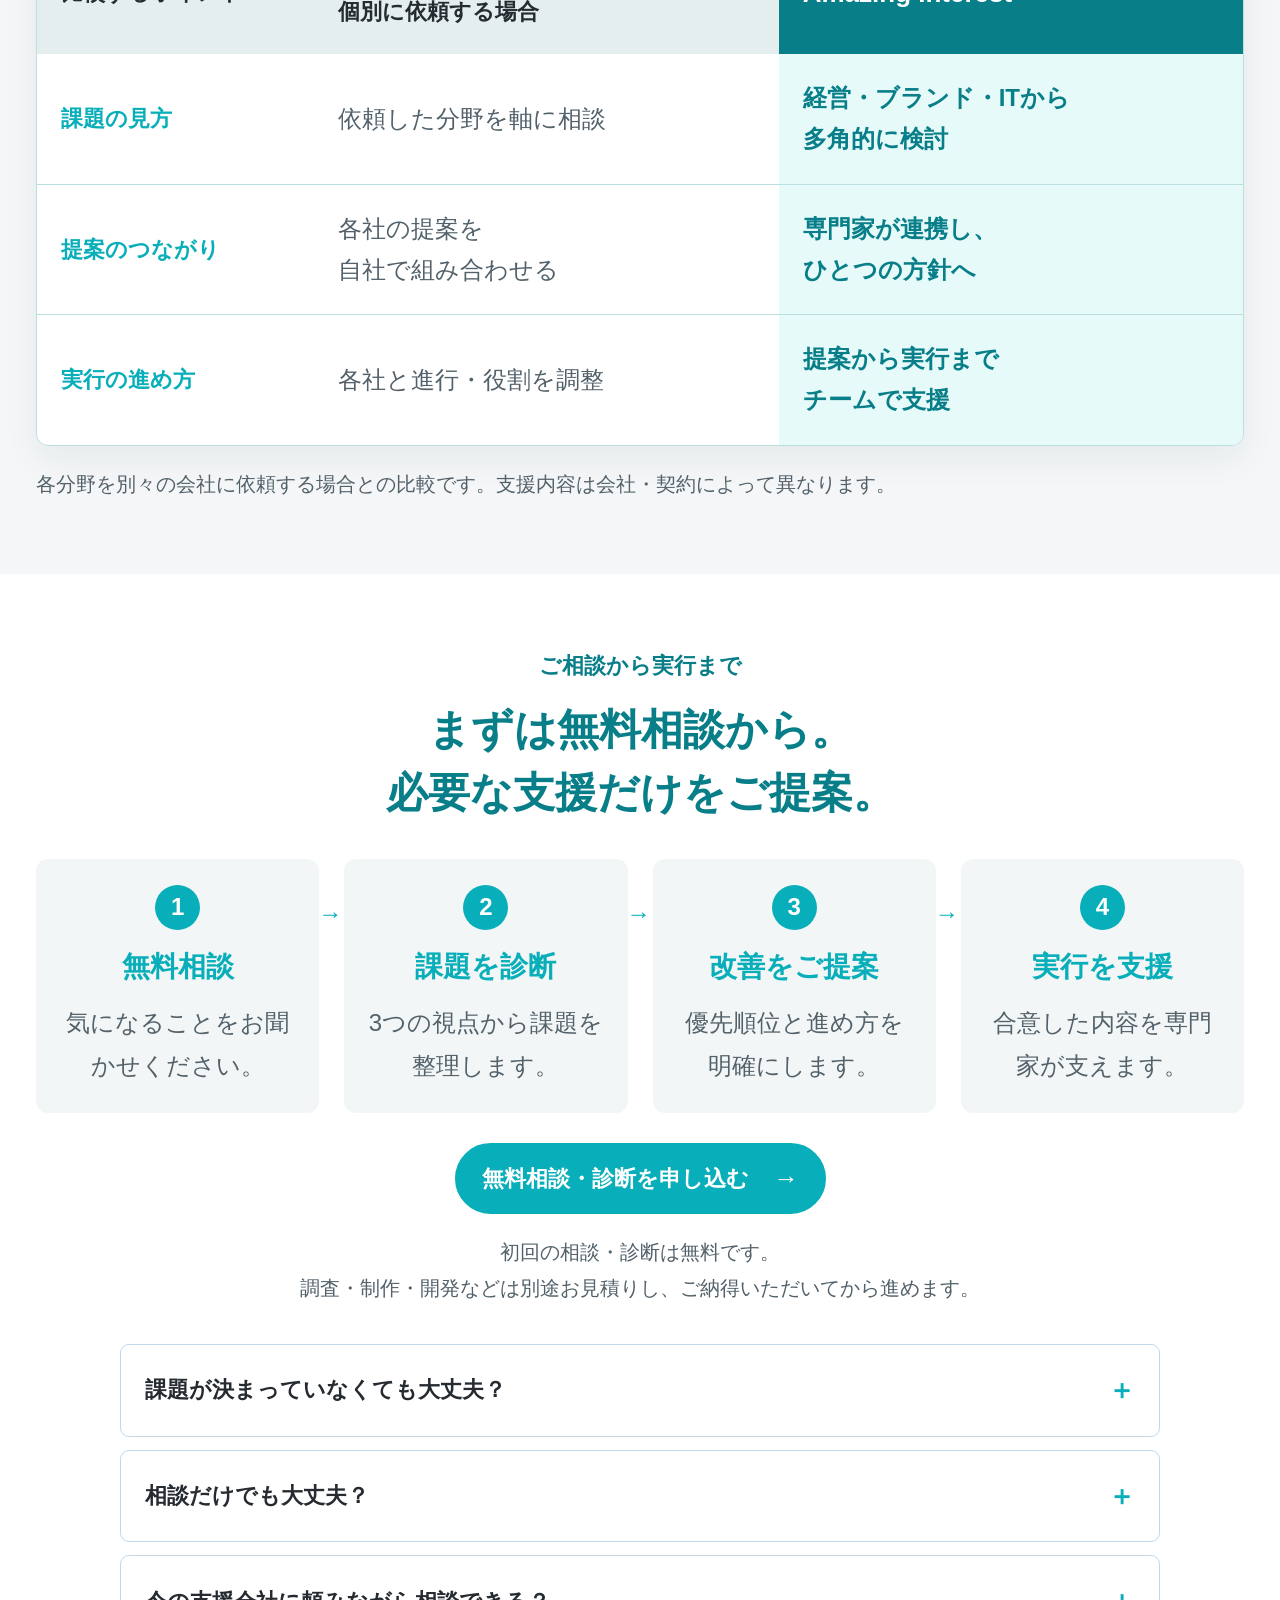
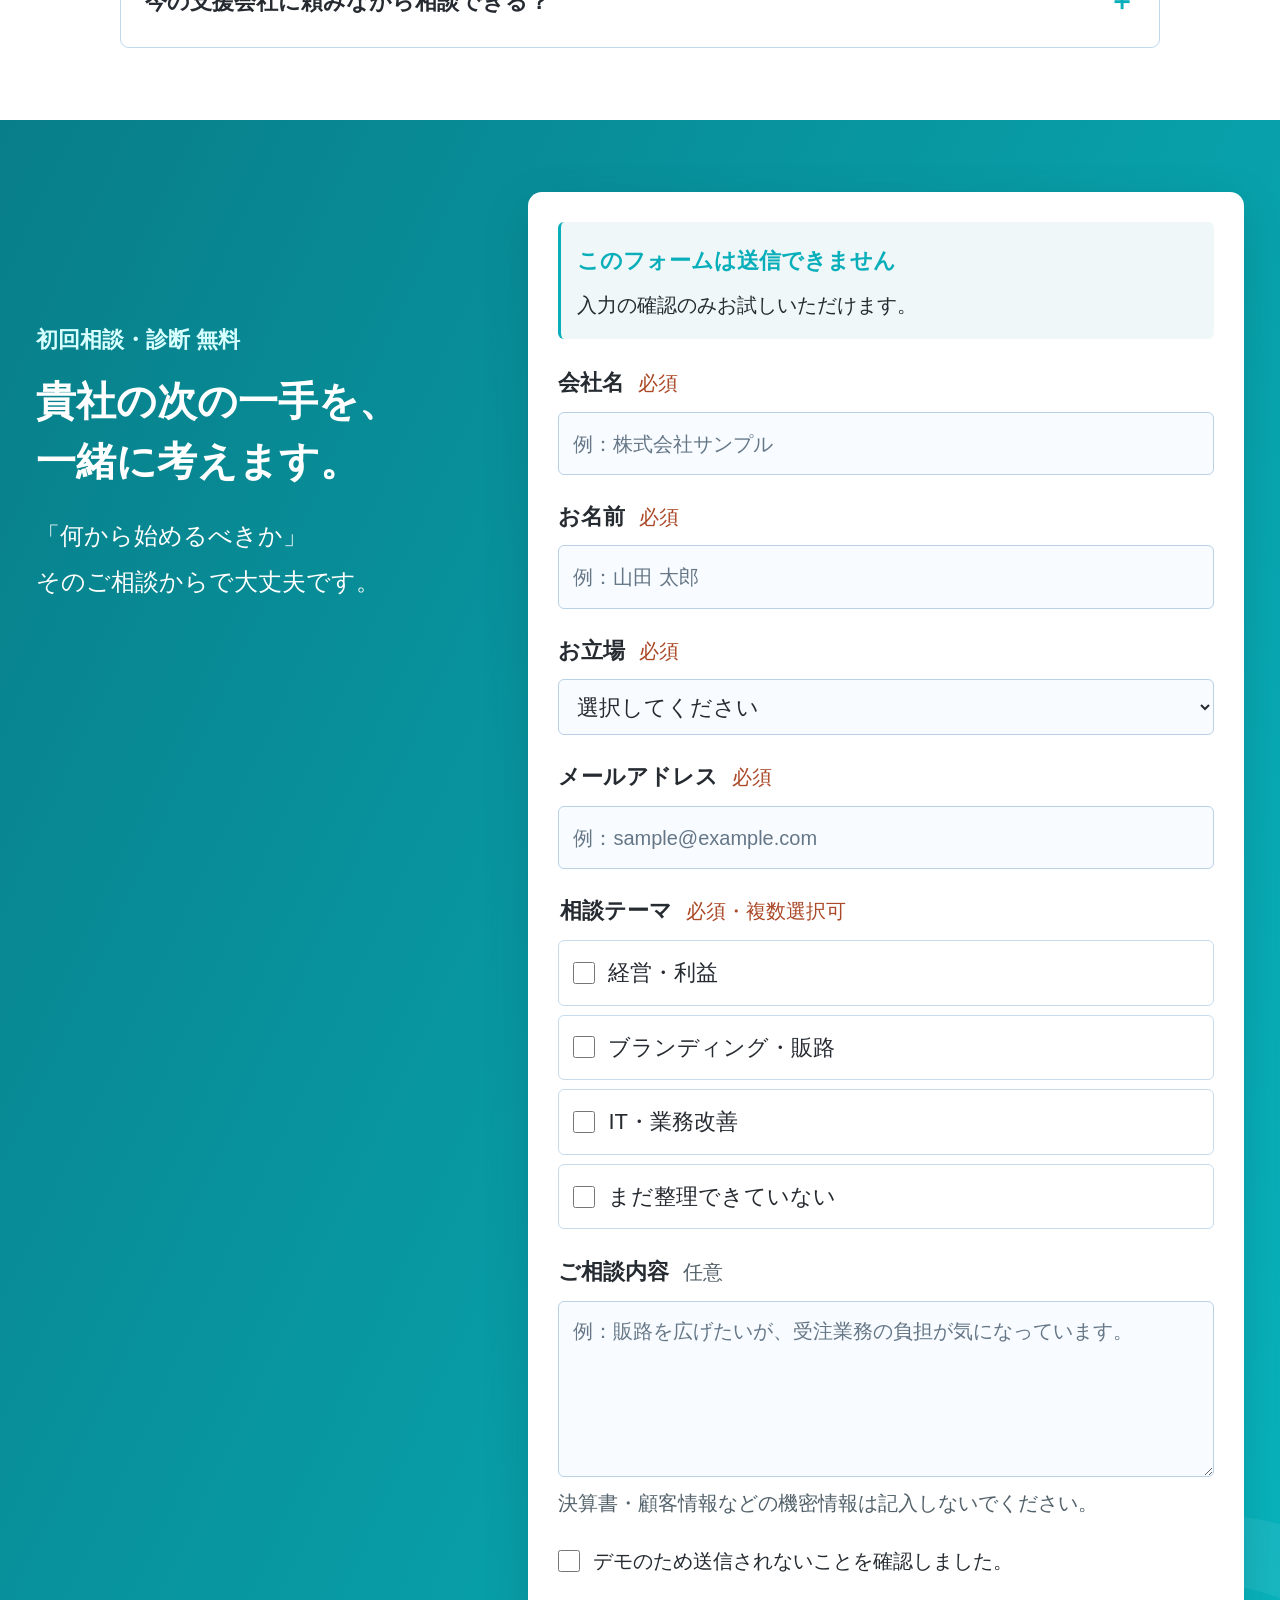
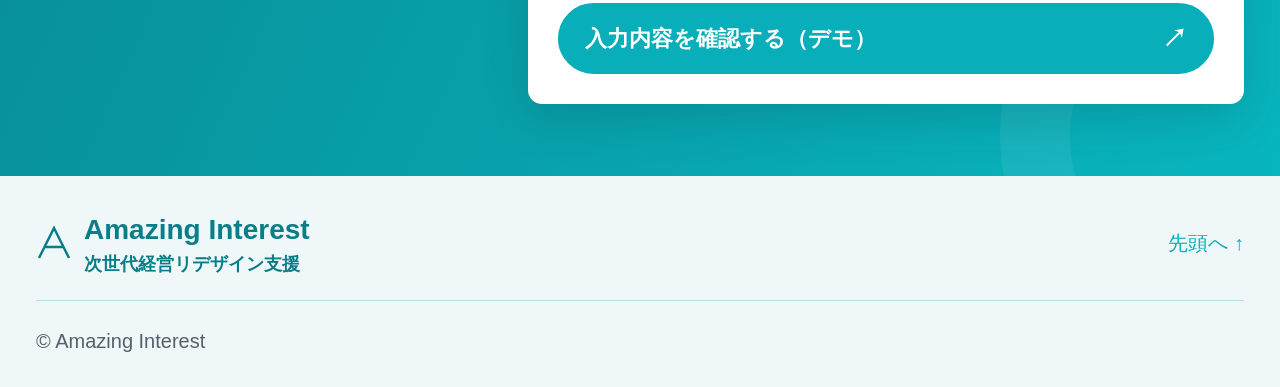
==== commit 58c1ce55: "Rename specialist section to member introduction" ====
--- a/lp/index.html
+++ b/lp/index.html
@@ -16,7 +16,7 @@
   <header class="site-header"><div class="header-inner">
     <a class="brand" href="#top" aria-label="Amazing Interest トップへ"><svg class="brand-mark" viewBox="0 0 36 40" aria-hidden="true"><path d="M3 35 18 5 33 35M9 24h18"/></svg><span><span class="brand-name">Amazing Interest</span><span class="brand-bottom">次世代経営リデザイン支援</span></span></a>
     <button class="menu-toggle" type="button" aria-expanded="false" aria-controls="main-nav" aria-label="メニューを開く"><span></span><span></span></button>
-    <nav id="main-nav" class="main-nav" aria-label="メインナビゲーション"><a href="#issues">こんな課題へ</a><a href="#approach">私たちの強み</a><a href="#experts">専門家紹介</a><a href="#flow">ご相談の流れ</a><a class="button button-small" href="#contact">無料相談・診断 <span aria-hidden="true">→</span></a></nav>
+    <nav id="main-nav" class="main-nav" aria-label="メインナビゲーション"><a href="#issues">こんな課題へ</a><a href="#approach">私たちの強み</a><a href="#experts">メンバー紹介</a><a href="#flow">ご相談の流れ</a><a class="button button-small" href="#contact">無料相談・診断 <span aria-hidden="true">→</span></a></nav>
   </div></header>
   <aside class="consultation-rail" hidden aria-label="無料相談のご案内"><p>まずは、気になることから</p><h2>初回相談・診断<br><strong>無料</strong></h2><a class="button" href="#contact">相談してみる <span aria-hidden="true">→</span></a></aside>
   <main id="main">
@@ -50,7 +50,7 @@
     </div></section>
 
     <section class="section experts" id="experts" aria-labelledby="experts-title"><div class="container">
-      <div class="section-heading"><p class="eyebrow">専門家紹介</p><h2 id="experts-title">課題の発見から実行まで、<br>同じ目線で向き合います。</h2></div>
+      <div class="section-heading"><p class="eyebrow">メンバー紹介</p><h2 id="experts-title">課題の発見から実行まで、<br>同じ目線で向き合います。</h2></div>
       <article class="expert-profile">
         <div class="expert-photo"><img src="assets/sagara-takeshi.jpg" width="800" height="924" loading="lazy" alt="ブランディング・マーケティング担当の相良毅"></div>
         <div class="expert-copy">
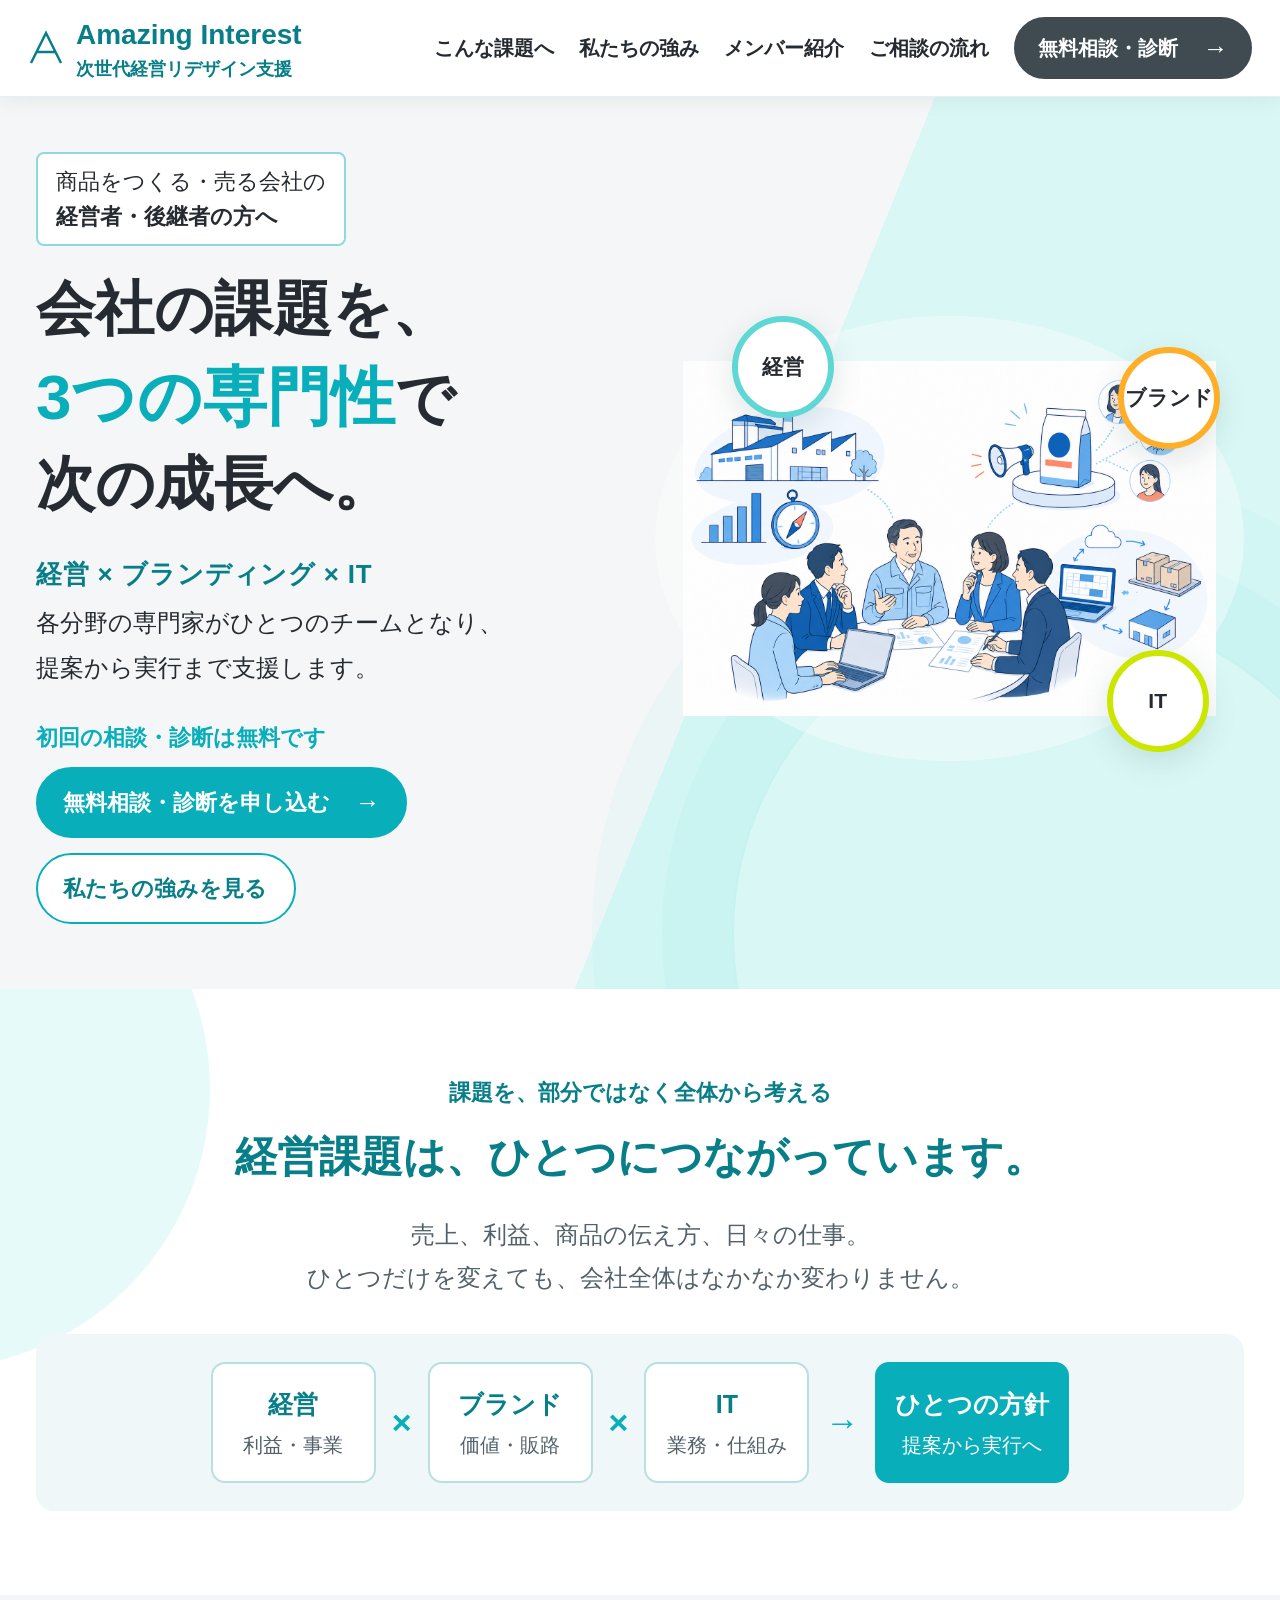
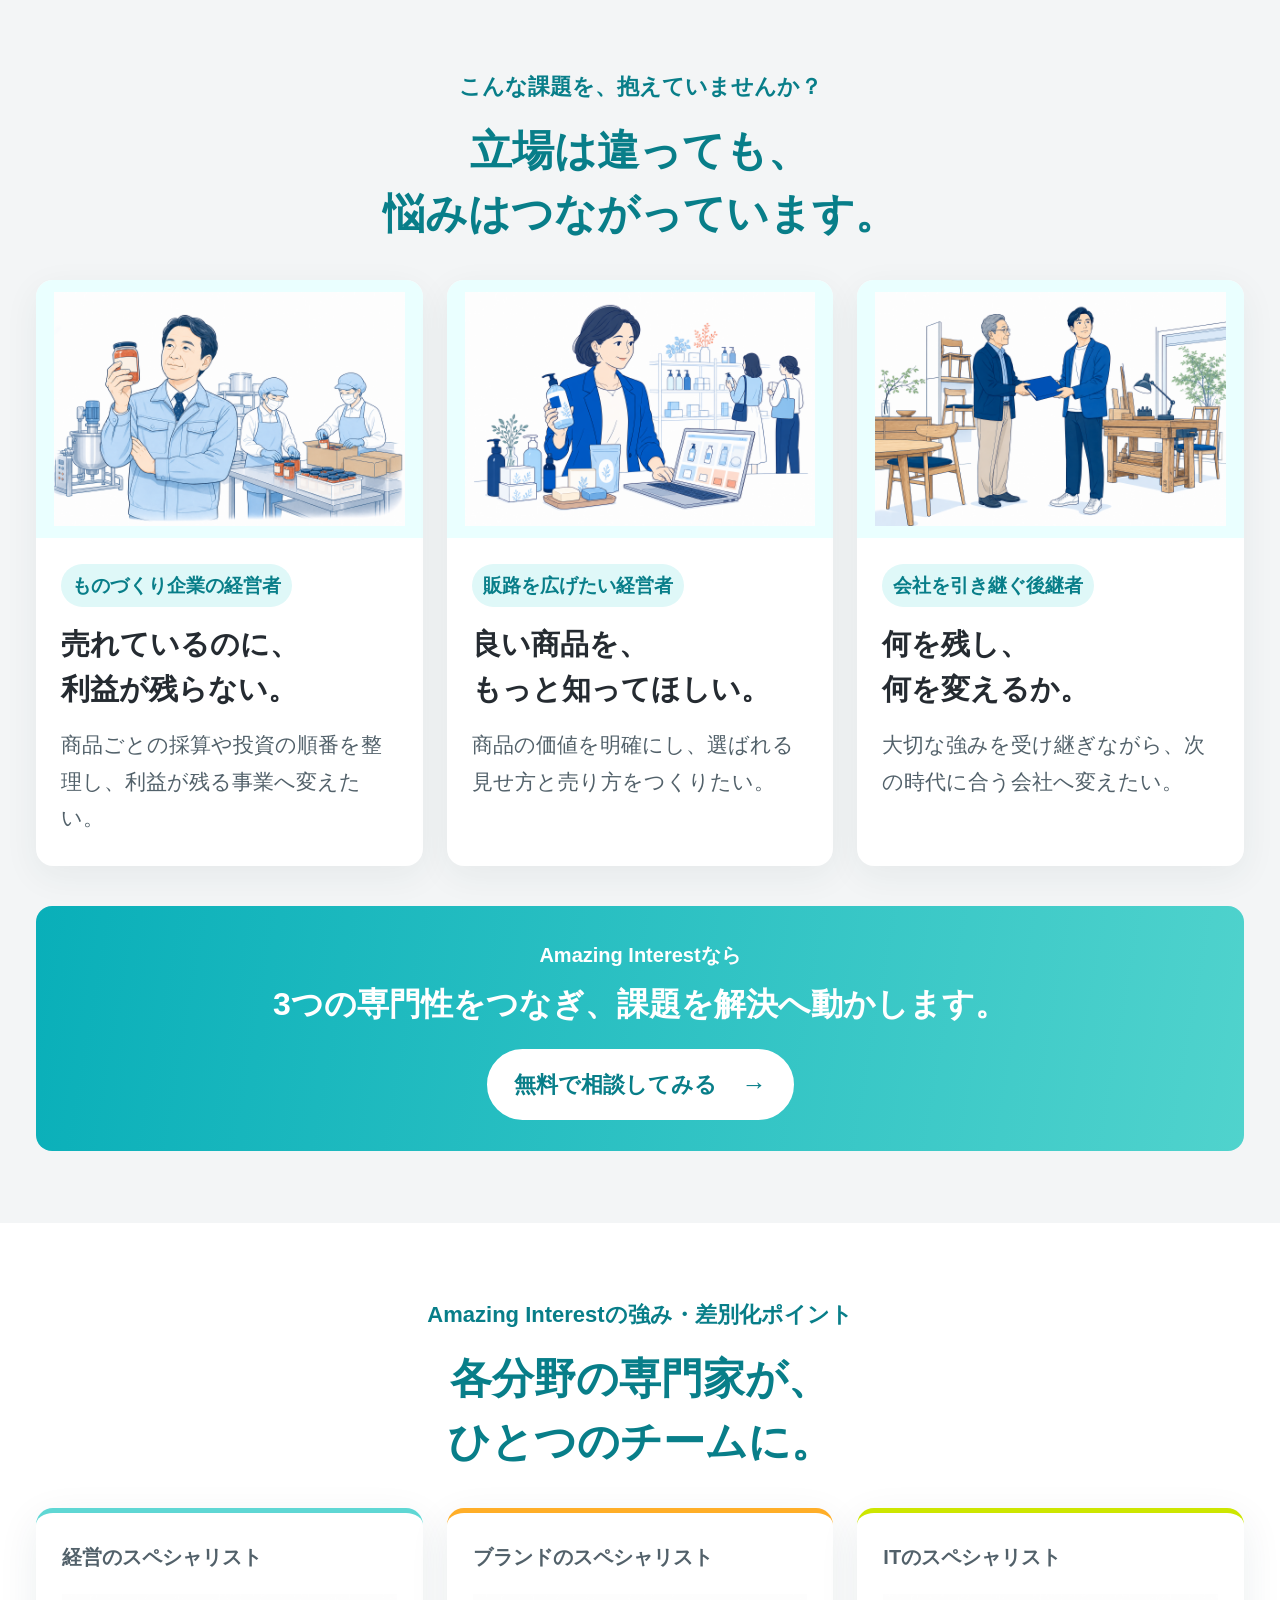
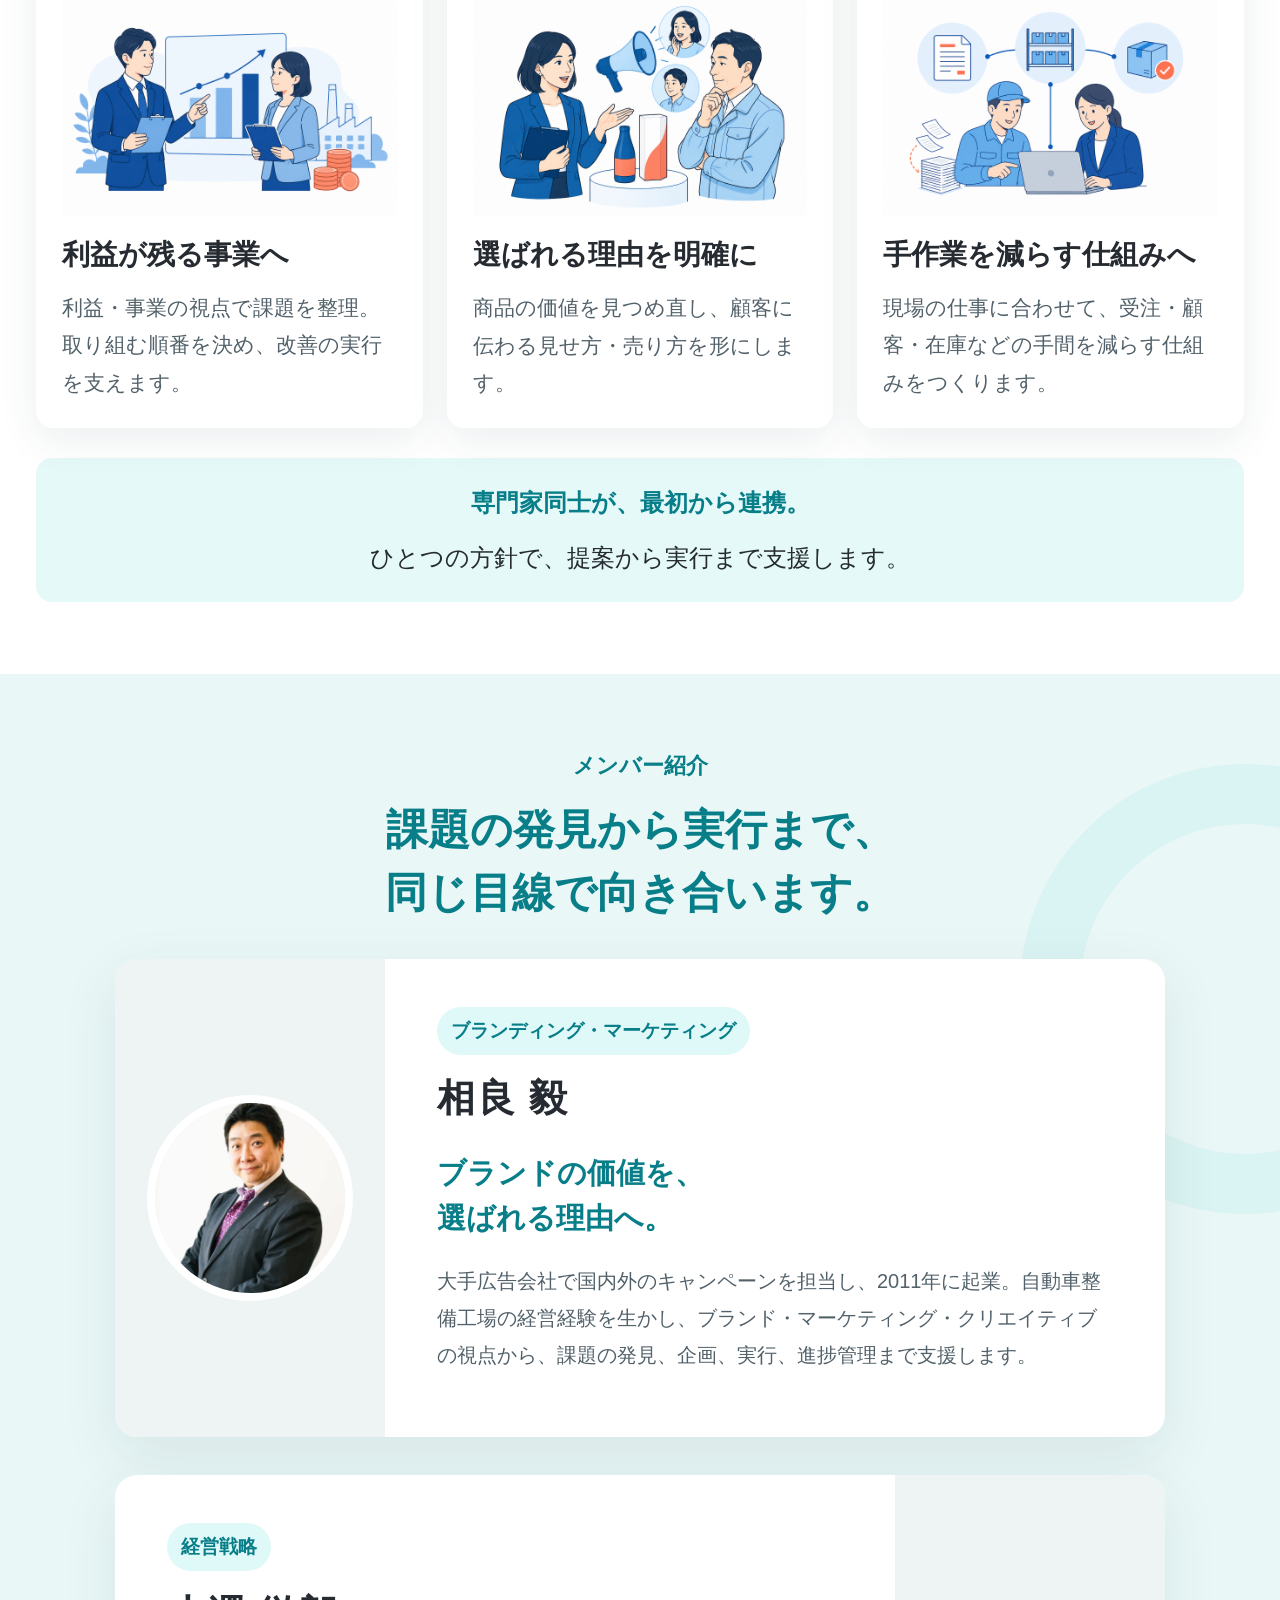
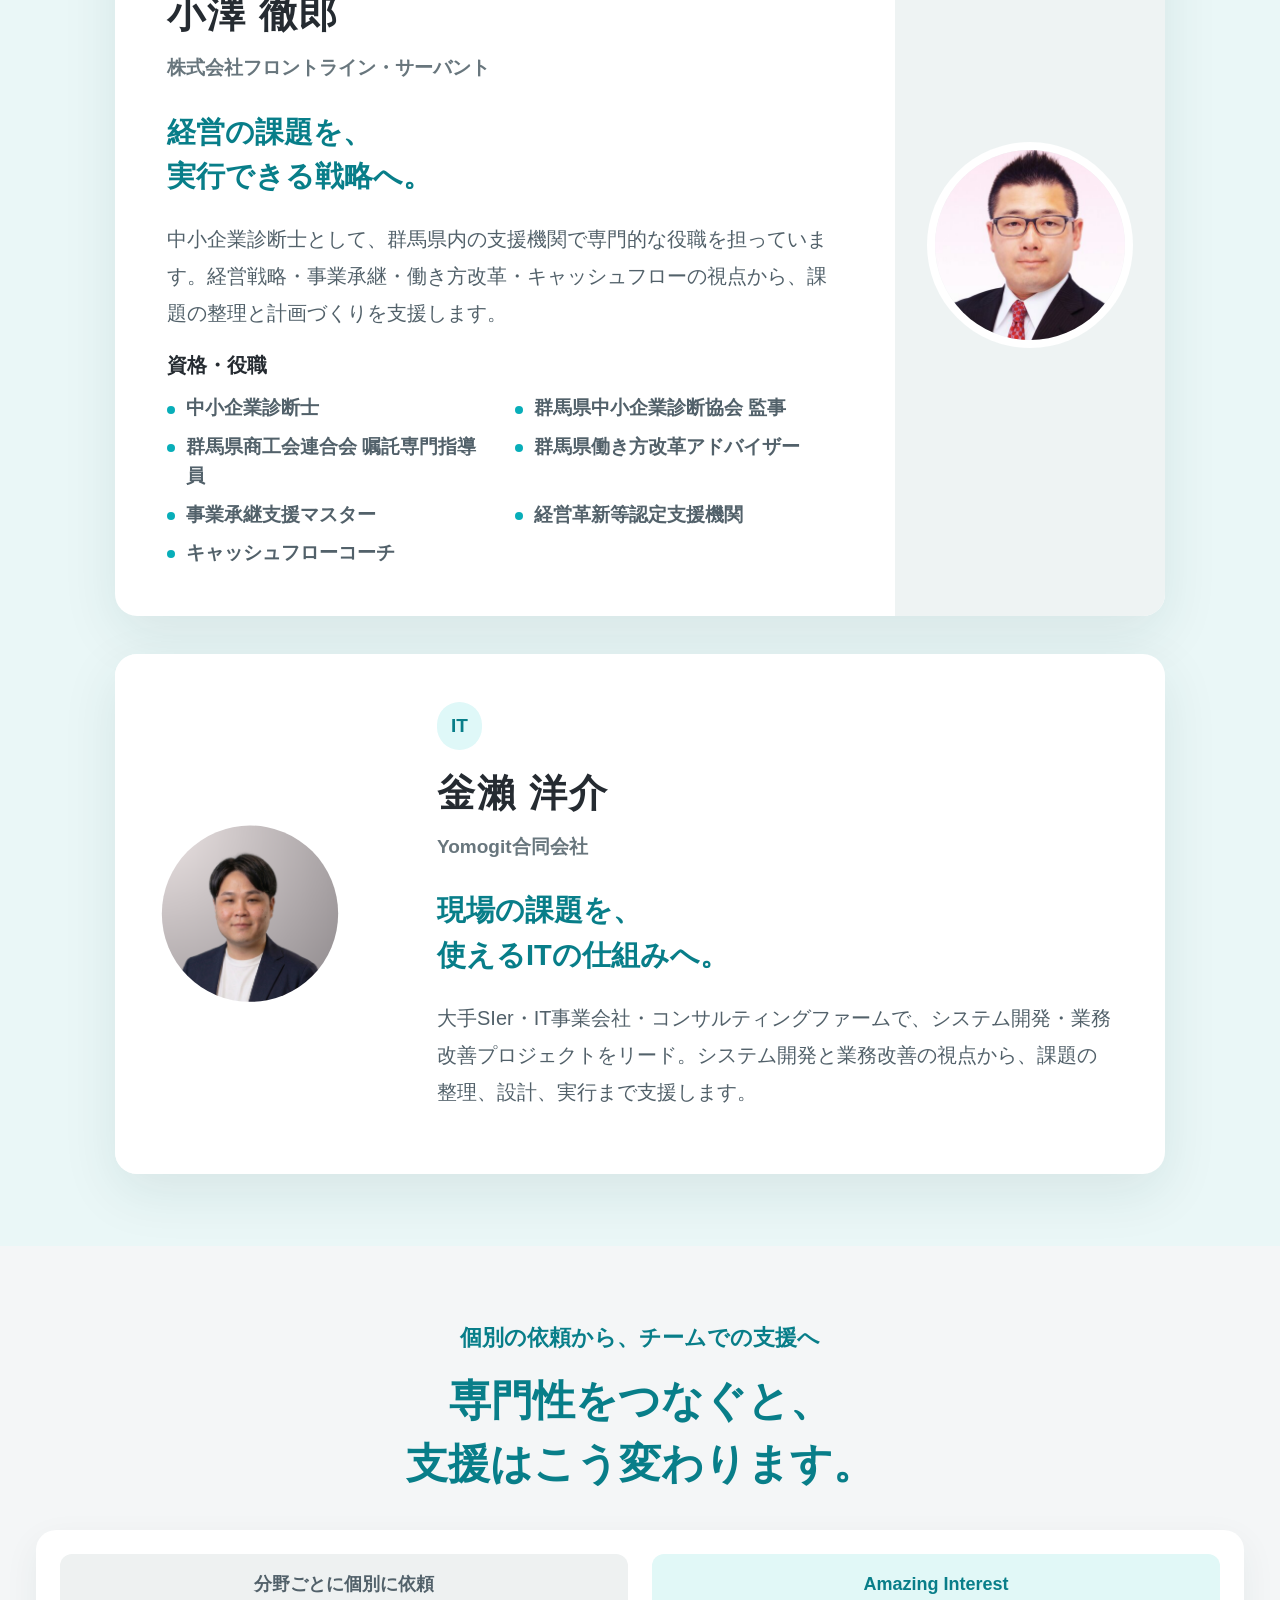
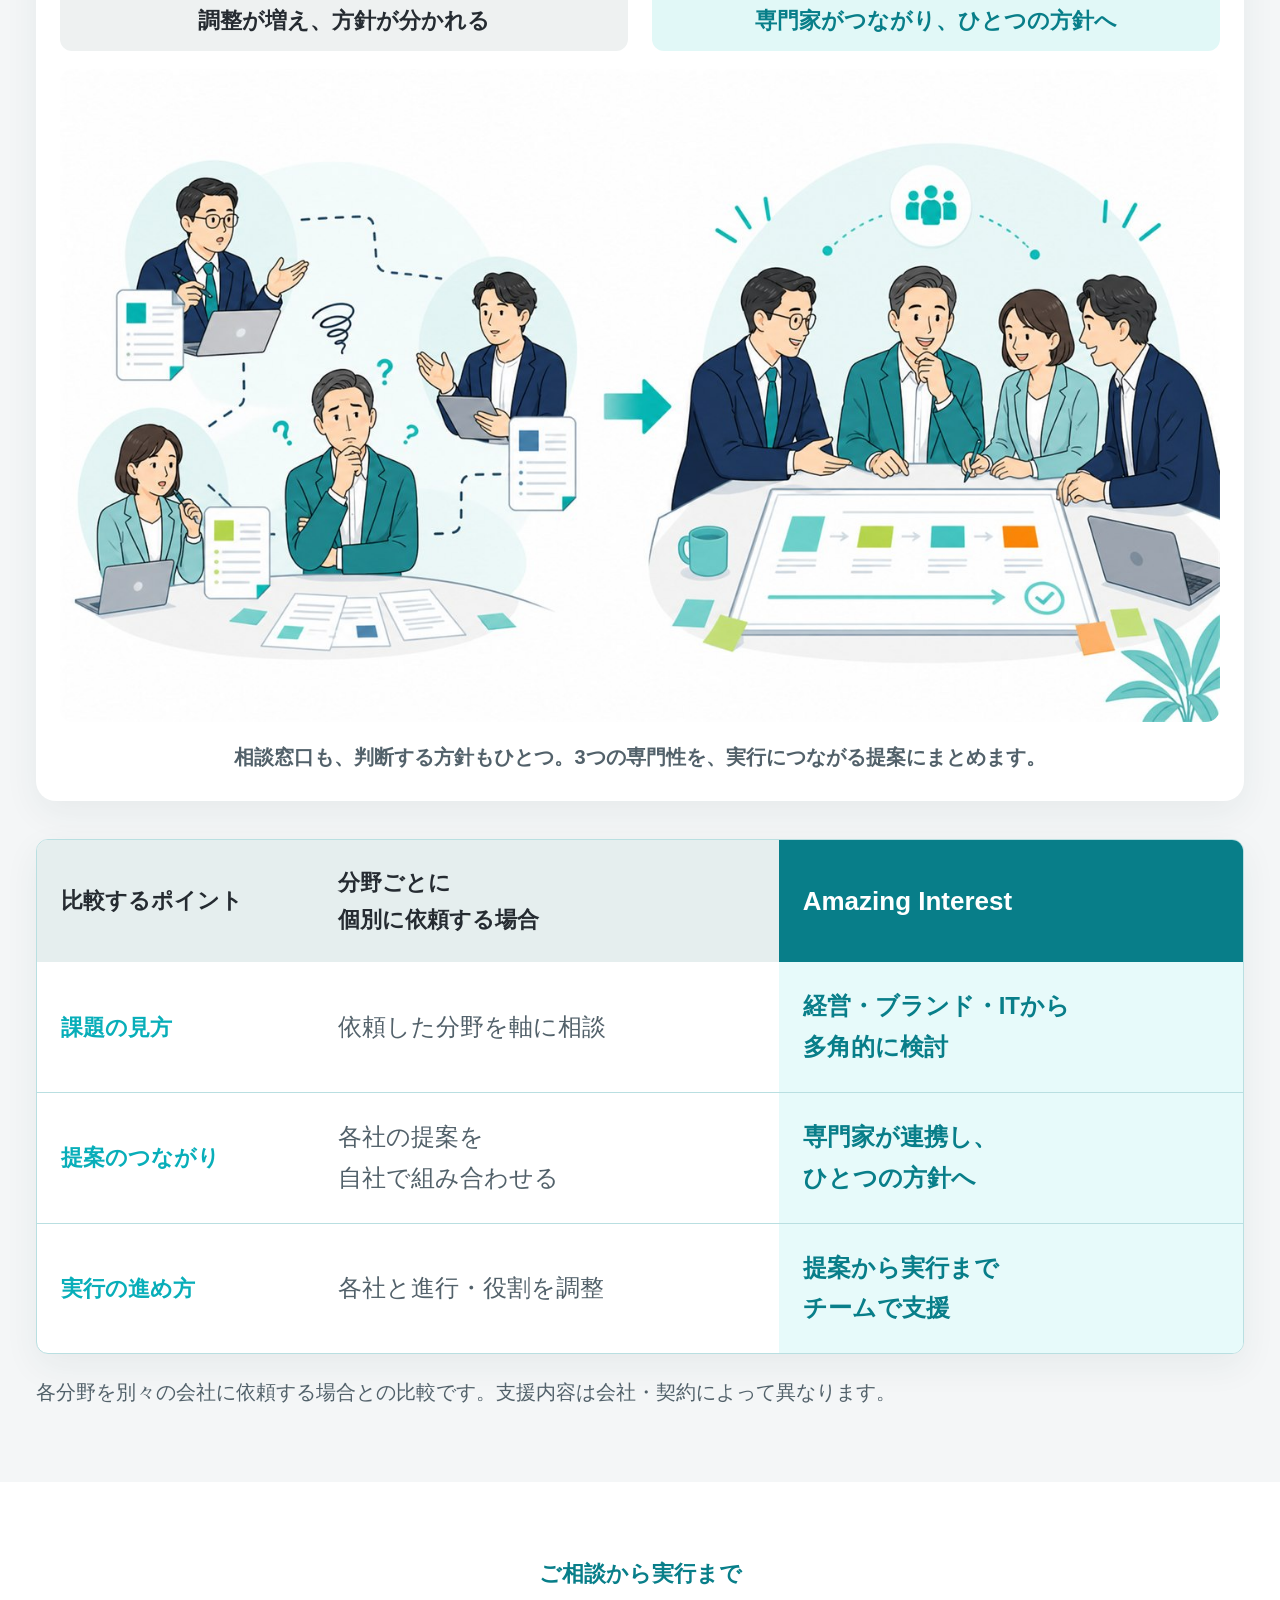
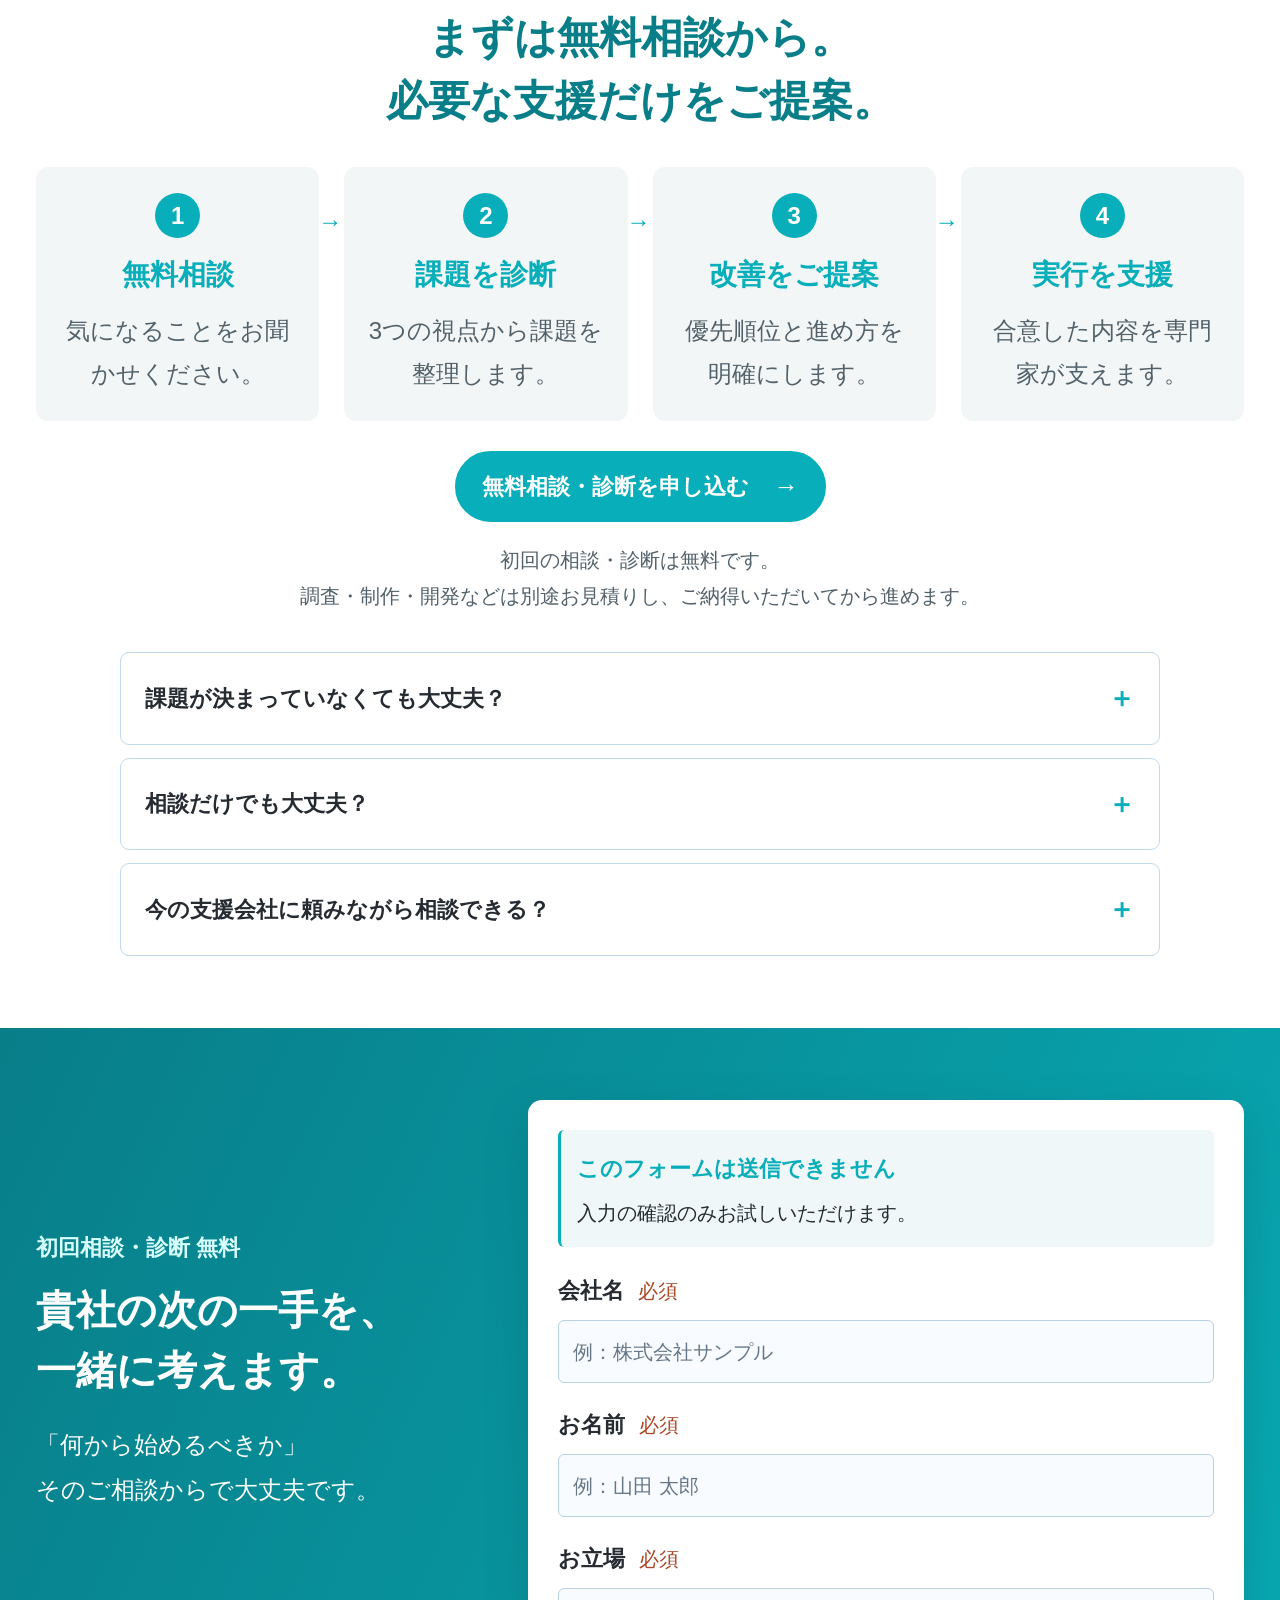
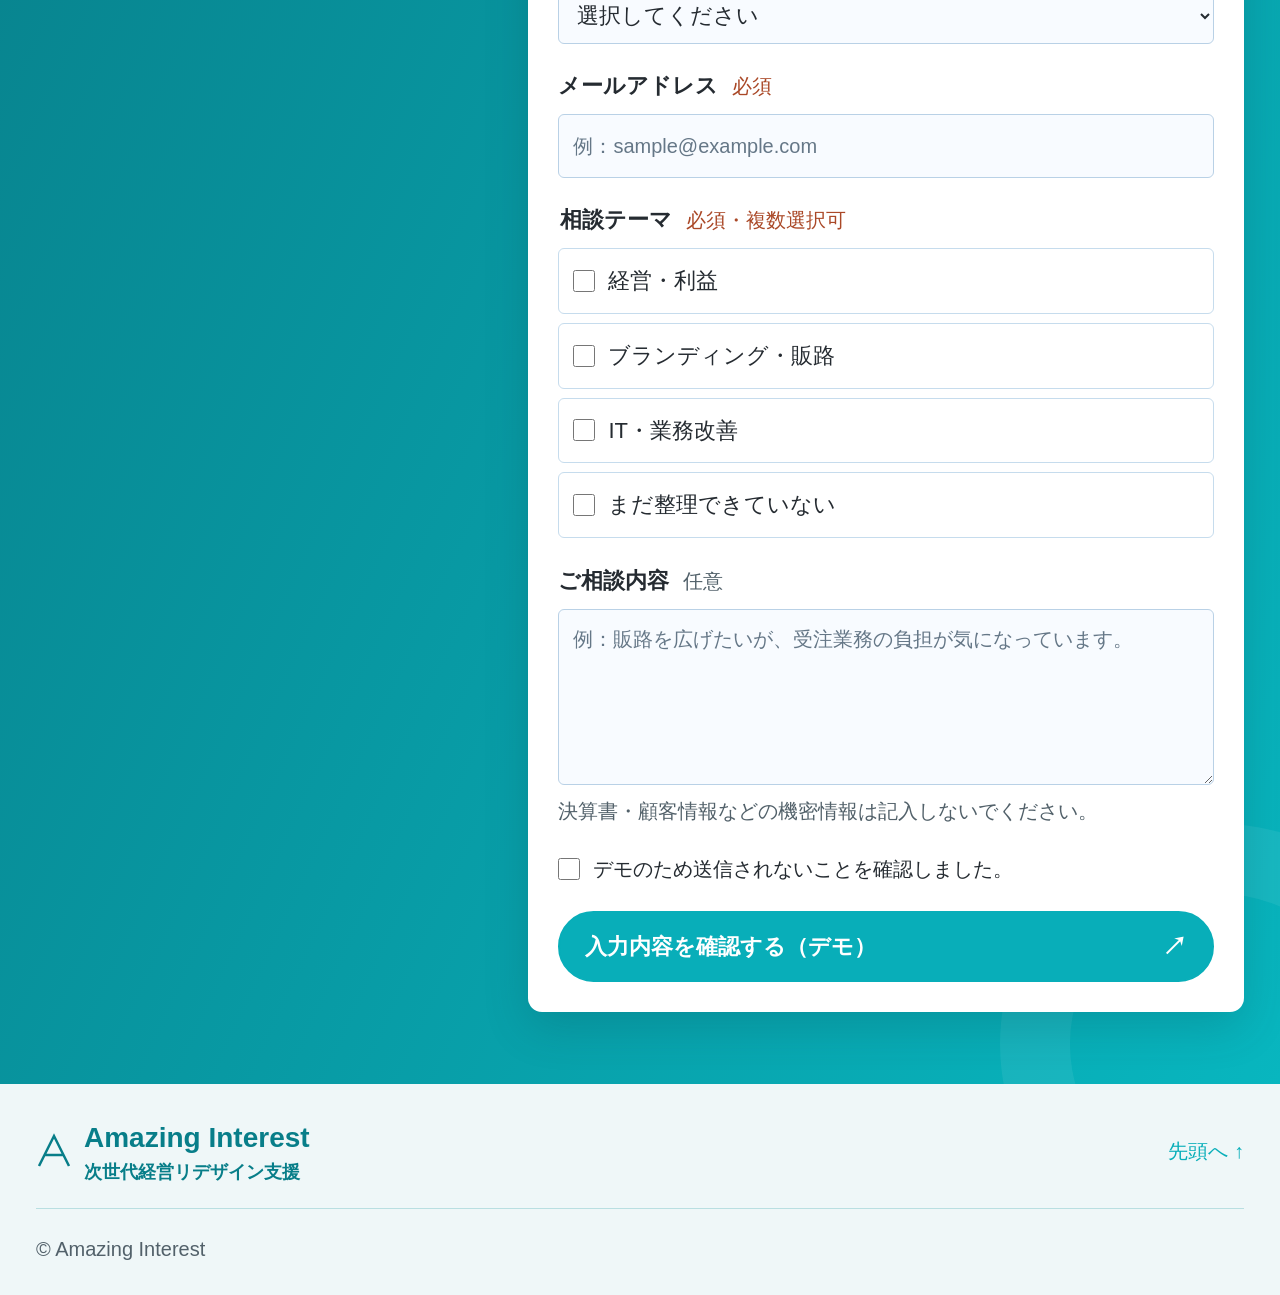
==== commit b98f0428: "Add visual comparison of support models" ====
--- a/lp/index.html
+++ b/lp/index.html
@@ -8,7 +8,7 @@
   <meta name="description" content="商品をつくる・売る会社の経営者・後継者へ。経営・ブランディング・ITの専門家が連携し、課題の整理から提案・実行まで支援します。初回相談・診断は無料です。">
   <title>Amazing Interest｜3つの専門性で、会社の課題を次の成長へ</title>
   <link rel="icon" href="favicon.svg" type="image/svg+xml">
-  <link rel="stylesheet" href="styles.css?v=a589765852c1">
+  <link rel="stylesheet" href="styles.css?v=0024c284d0fa">
   <script src="script.js?v=f741be829677" defer></script>
 </head>
 <body>
@@ -94,6 +94,14 @@
 
     <section class="section comparison" id="difference" aria-labelledby="difference-title"><div class="container">
       <div class="section-heading"><p class="eyebrow">個別の依頼から、チームでの支援へ</p><h2 id="difference-title">専門性をつなぐと、<br>支援はこう変わります。</h2></div>
+      <figure class="comparison-visual">
+        <div class="comparison-visual-labels">
+          <div><span>分野ごとに個別に依頼</span><strong>調整が増え、方針が分かれる</strong></div>
+          <div class="comparison-visual-ours"><span>Amazing Interest</span><strong>専門家がつながり、ひとつの方針へ</strong></div>
+        </div>
+        <img src="assets/support-comparison-illustration.jpg" width="1400" height="788" loading="lazy" alt="左は経営者が別々の専門家から個別の提案を受けて調整に迷う状態、右は経営・ブランディング・ITの専門家が一つの計画を共有して実行へ進む状態">
+        <figcaption>相談窓口も、判断する方針もひとつ。3つの専門性を、実行につながる提案にまとめます。</figcaption>
+      </figure>
       <table class="comparison-table"><caption class="sr-only">各分野を別々の会社に依頼する場合とAmazing Interestの支援の違い</caption><thead><tr><th scope="col">比較するポイント</th><th scope="col">分野ごとに<br>個別に依頼する場合</th><th scope="col" class="our-column">Amazing Interest</th></tr></thead><tbody><tr><th scope="row">課題の見方</th><td data-label="個別に依頼">依頼した分野を軸に相談</td><td class="our-column" data-label="Amazing Interest"><strong>経営・ブランド・ITから<br>多角的に検討</strong></td></tr><tr><th scope="row">提案のつながり</th><td data-label="個別に依頼">各社の提案を<br>自社で組み合わせる</td><td class="our-column" data-label="Amazing Interest"><strong>専門家が連携し、<br>ひとつの方針へ</strong></td></tr><tr><th scope="row">実行の進め方</th><td data-label="個別に依頼">各社と進行・役割を調整</td><td class="our-column" data-label="Amazing Interest"><strong>提案から実行まで<br>チームで支援</strong></td></tr></tbody></table>
       <p class="note comparison-note">各分野を別々の会社に依頼する場合との比較です。支援内容は会社・契約によって異なります。</p>
     </div></section>
--- a/lp/styles.css
+++ b/lp/styles.css
@@ -404,6 +404,15 @@
 .expert-credentials li { position: relative; padding-left: 19px; color: var(--muted); font-size: 19px; font-weight: 650; line-height: 1.55; }
 .expert-credentials li::before { content: ""; position: absolute; left: 0; top: .65em; width: 8px; height: 8px; border-radius: 50%; background: var(--blue); }
 .comparison { padding-top: 72px; background: #f4f6f7; }
+.comparison-visual { margin: 0 0 38px; padding: 24px; border-radius: 20px; background: #fff; box-shadow: 0 12px 35px #1b3f4510; }
+.comparison-visual-labels { display: grid; grid-template-columns: repeat(2,minmax(0,1fr)); gap: 24px; margin-bottom: 18px; }
+.comparison-visual-labels > div { padding: 14px 18px; border-radius: 12px; background: #eef1f1; text-align: center; }
+.comparison-visual-labels span { display: block; color: var(--muted); font-size: 18px; font-weight: 700; }
+.comparison-visual-labels strong { display: block; margin-top: 3px; color: var(--ink); font-size: 22px; line-height: 1.5; }
+.comparison-visual-labels .comparison-visual-ours { background: #e1f8f7; }
+.comparison-visual-labels .comparison-visual-ours span, .comparison-visual-labels .comparison-visual-ours strong { color: var(--blue-dark); }
+.comparison-visual img { display: block; width: 100%; height: auto; border-radius: 14px; }
+.comparison-visual figcaption { max-width: 900px; margin: 18px auto 2px; color: var(--muted); font-size: 20px; font-weight: 700; line-height: 1.75; text-align: center; }
 .comparison-table { background: #fff; box-shadow: 0 12px 35px #1b3f4510; }
 .comparison-table thead th { background: #e5eeee; }
 .comparison-table thead .our-column { background: var(--blue-dark); }
@@ -457,6 +466,13 @@
   .expert-copy > p:not(.expert-role):not(.expert-message):not(.expert-company):not(.credentials-title) { font-size: 20px; line-height: 1.8; }
   .expert-credentials { grid-template-columns: 1fr; gap: 8px; }
   .expert-credentials li { font-size: 19px; }
+  .comparison-visual { padding: 13px; border-radius: 16px; }
+  .comparison-visual-labels { gap: 9px; margin-bottom: 12px; }
+  .comparison-visual-labels > div { padding: 10px 7px; }
+  .comparison-visual-labels span { font-size: 17px; }
+  .comparison-visual-labels strong { font-size: 19px; line-height: 1.55; }
+  .comparison-visual img { border-radius: 10px; }
+  .comparison-visual figcaption { margin-top: 14px; font-size: 19px; text-align: left; }
   .connect { padding: 55px 0; }
   .connect-lead { text-align: left; }
   .connect-map { display: grid; grid-template-columns: 1fr; padding: 20px; }
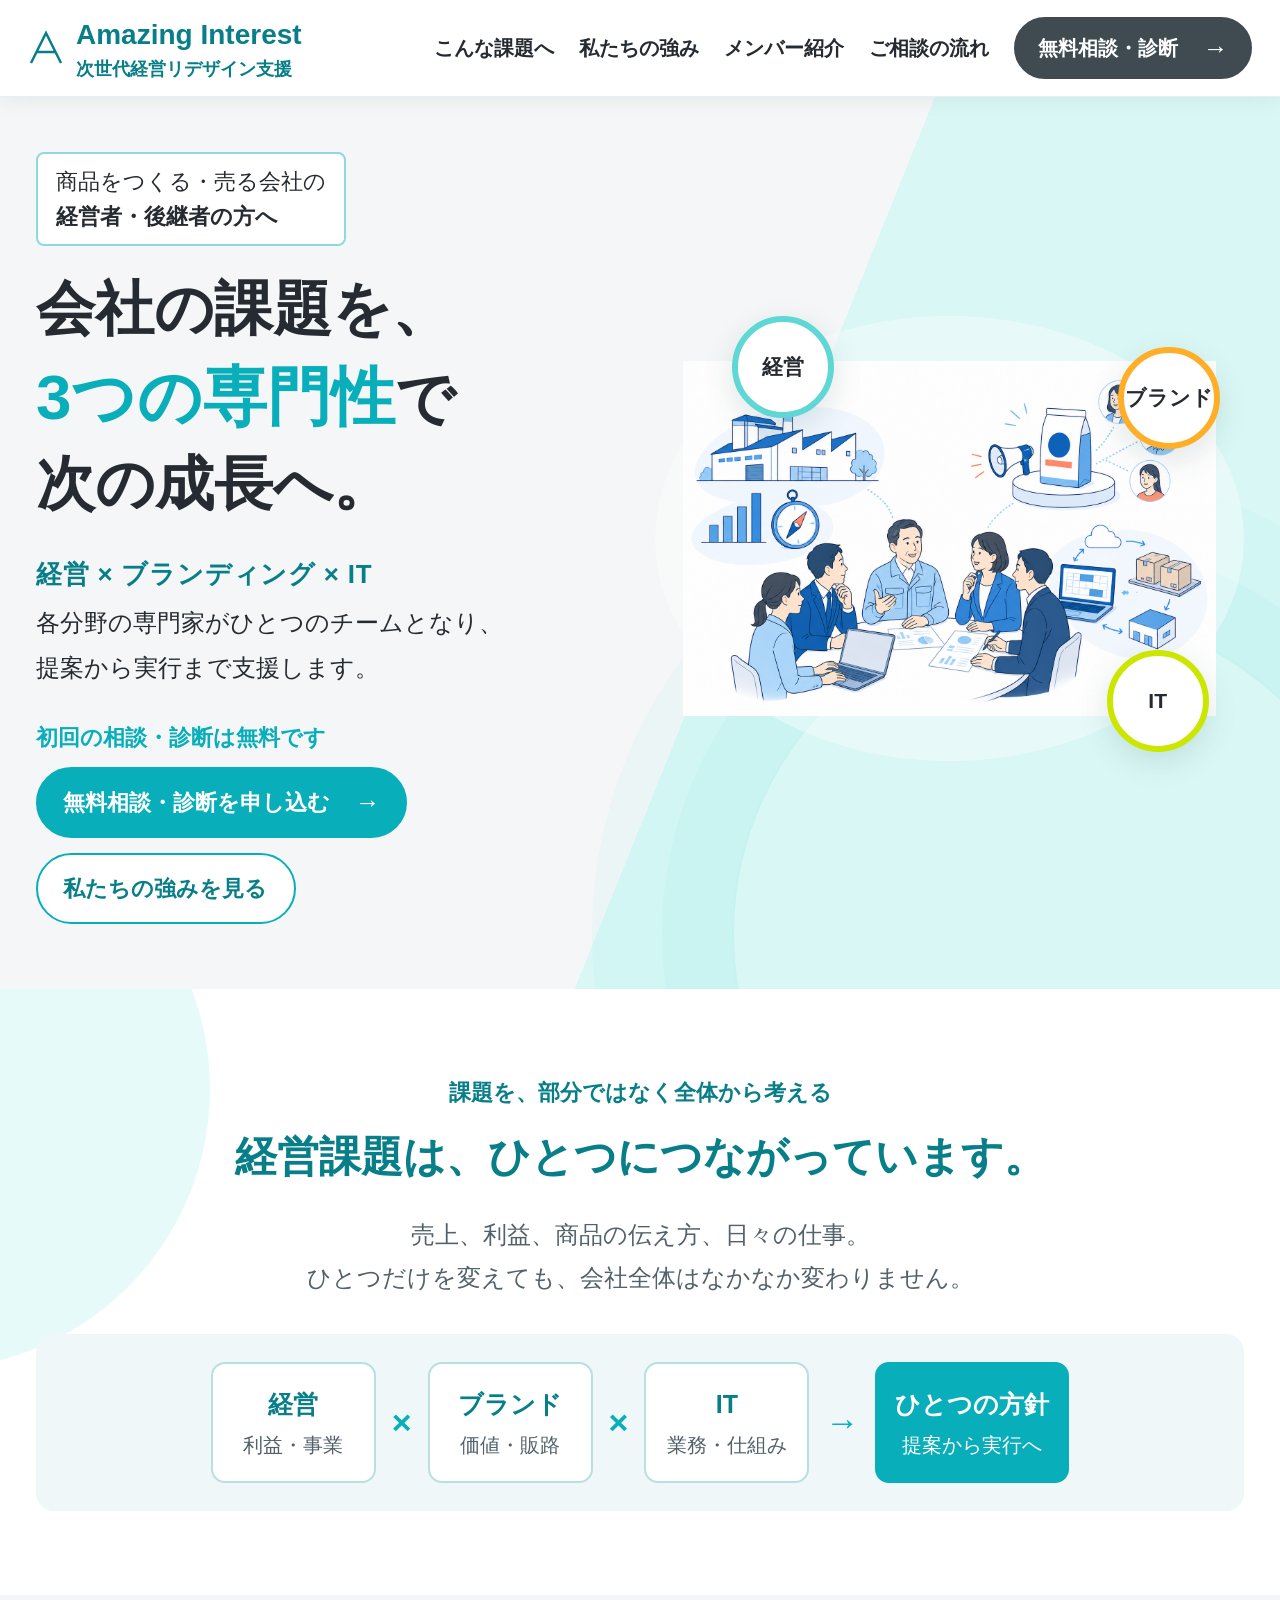
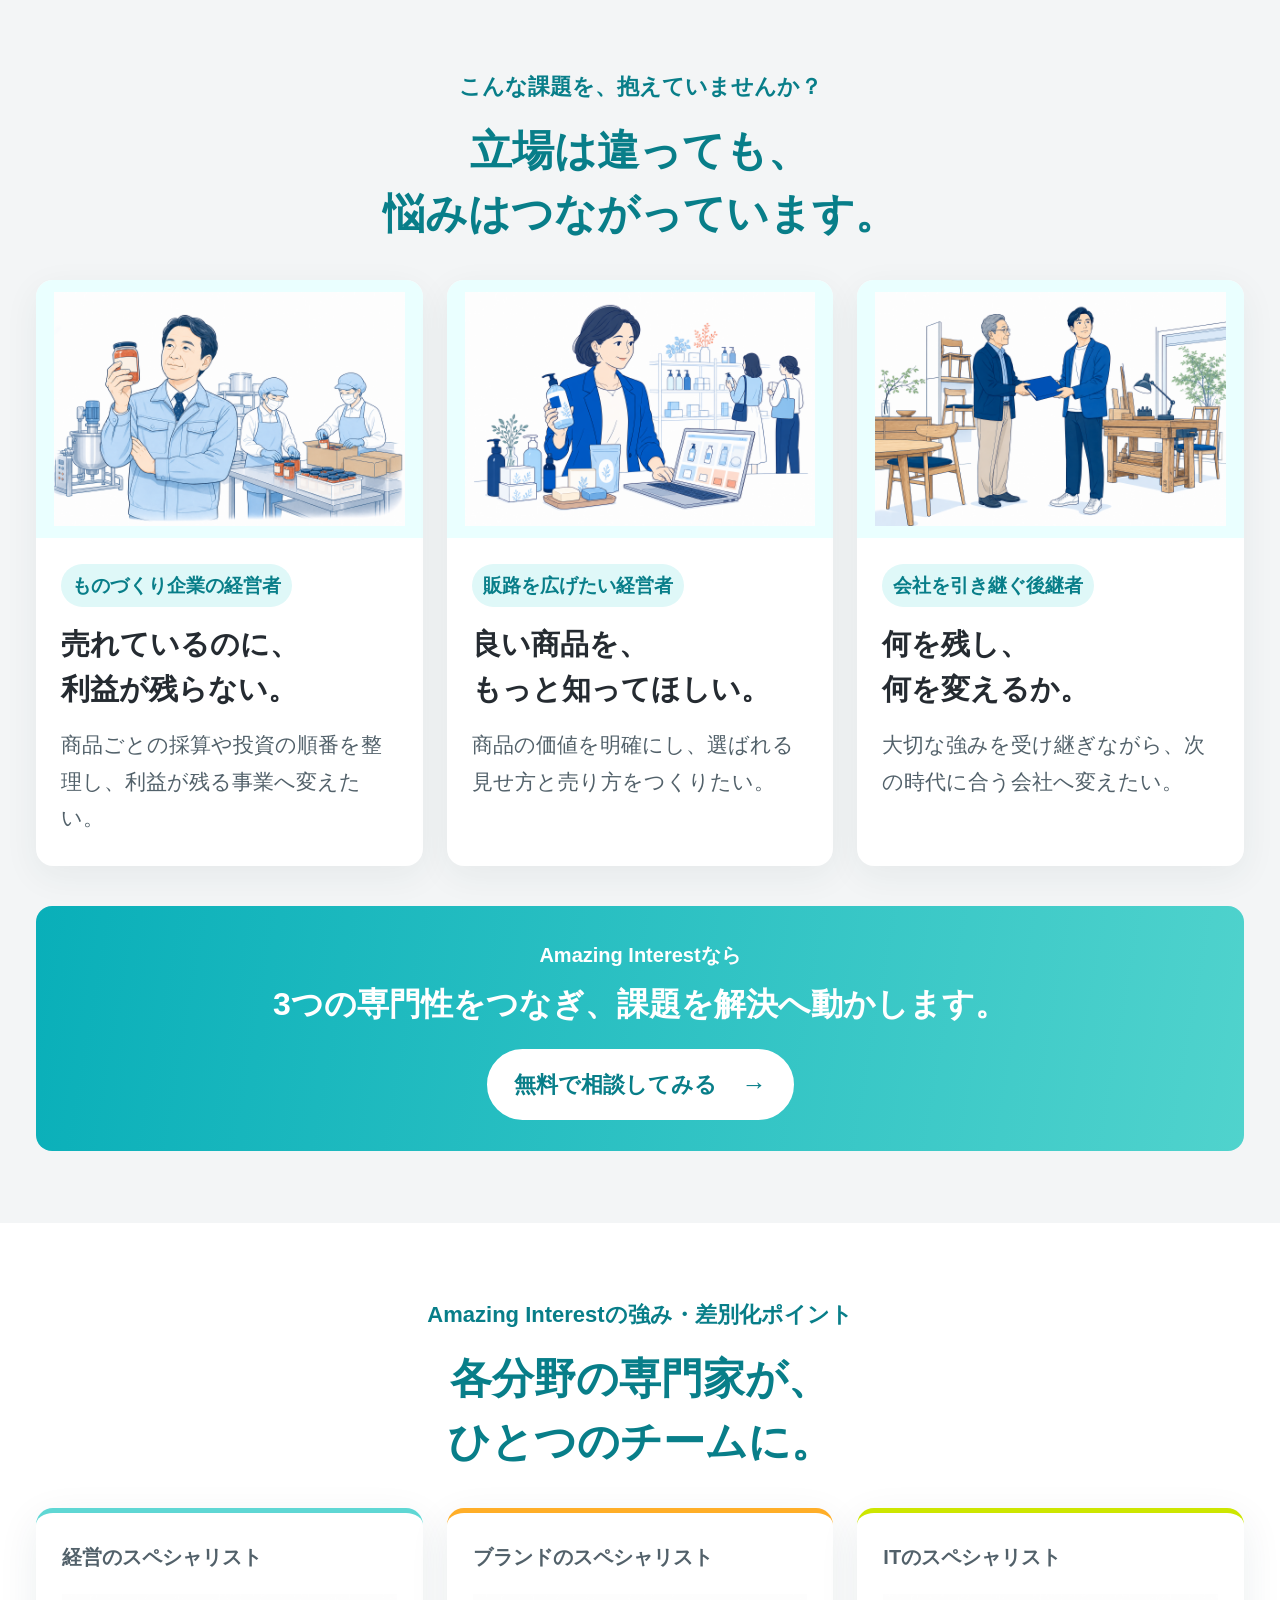
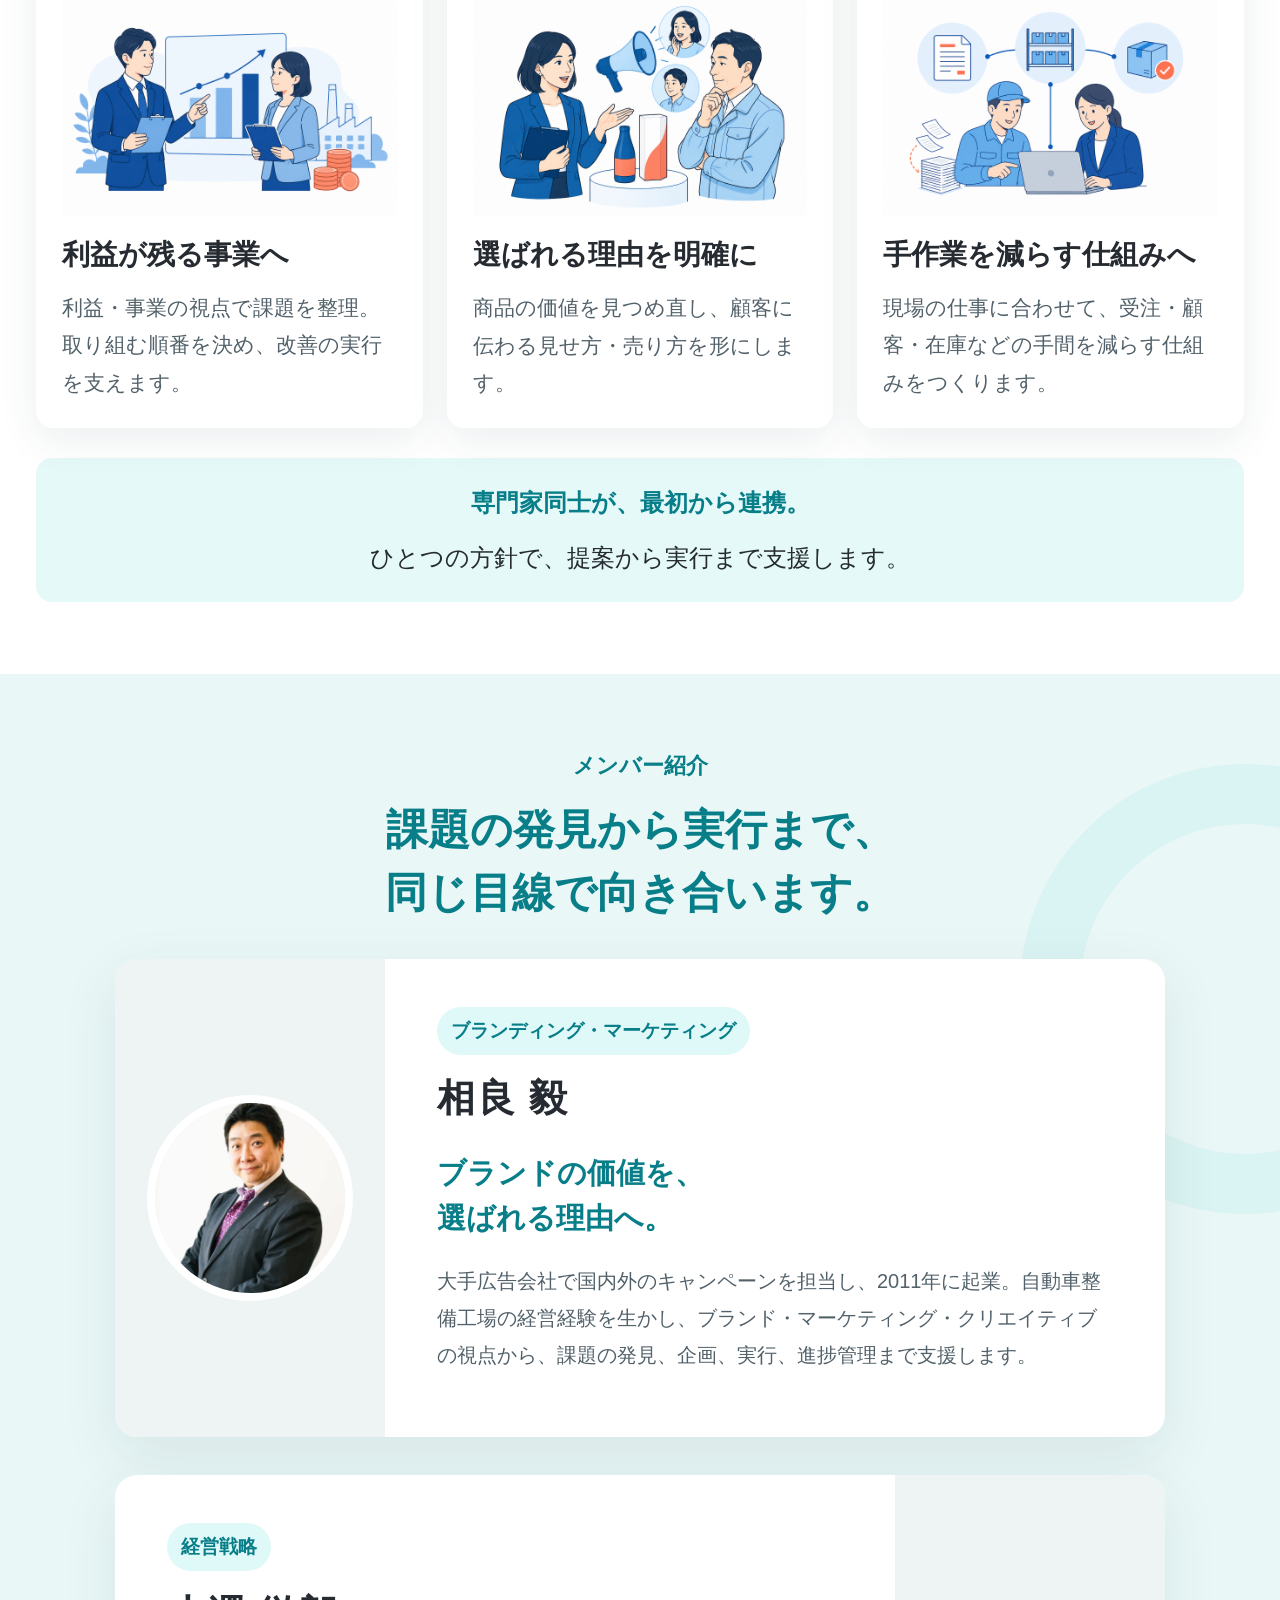
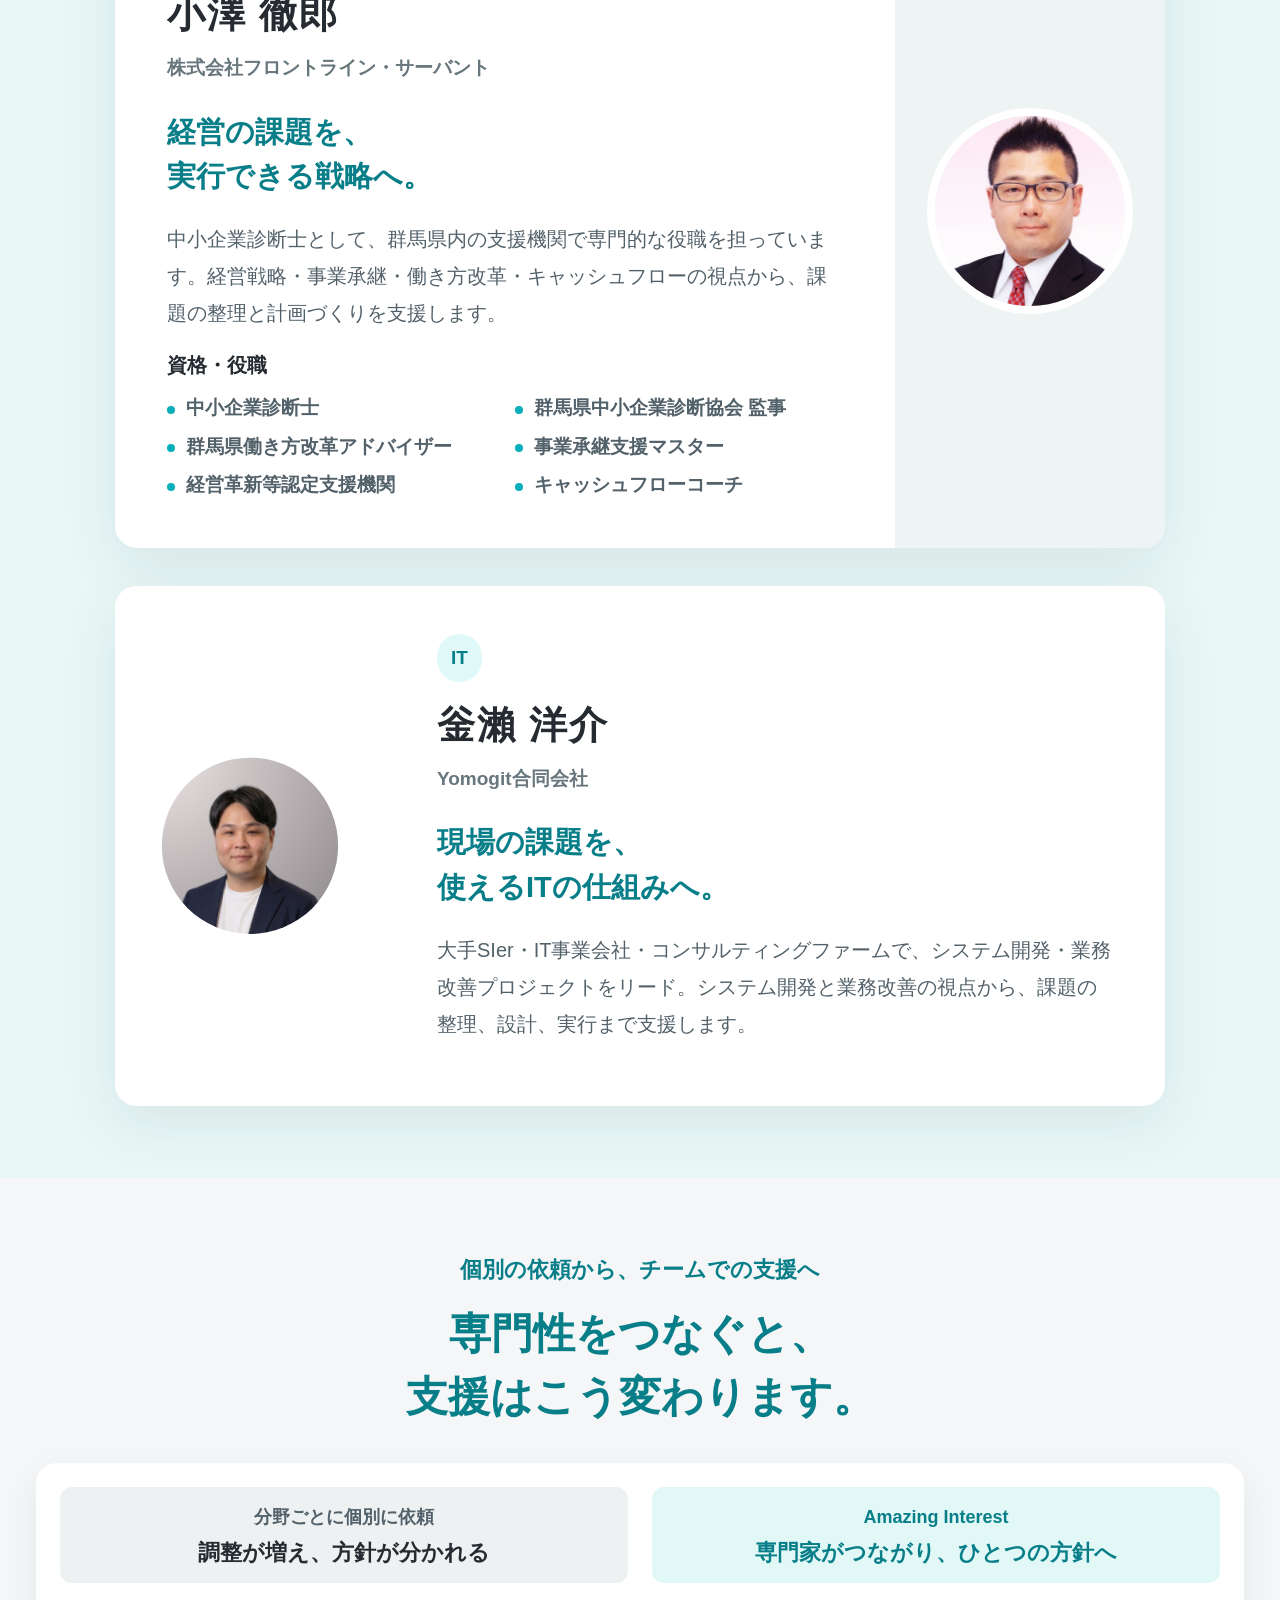
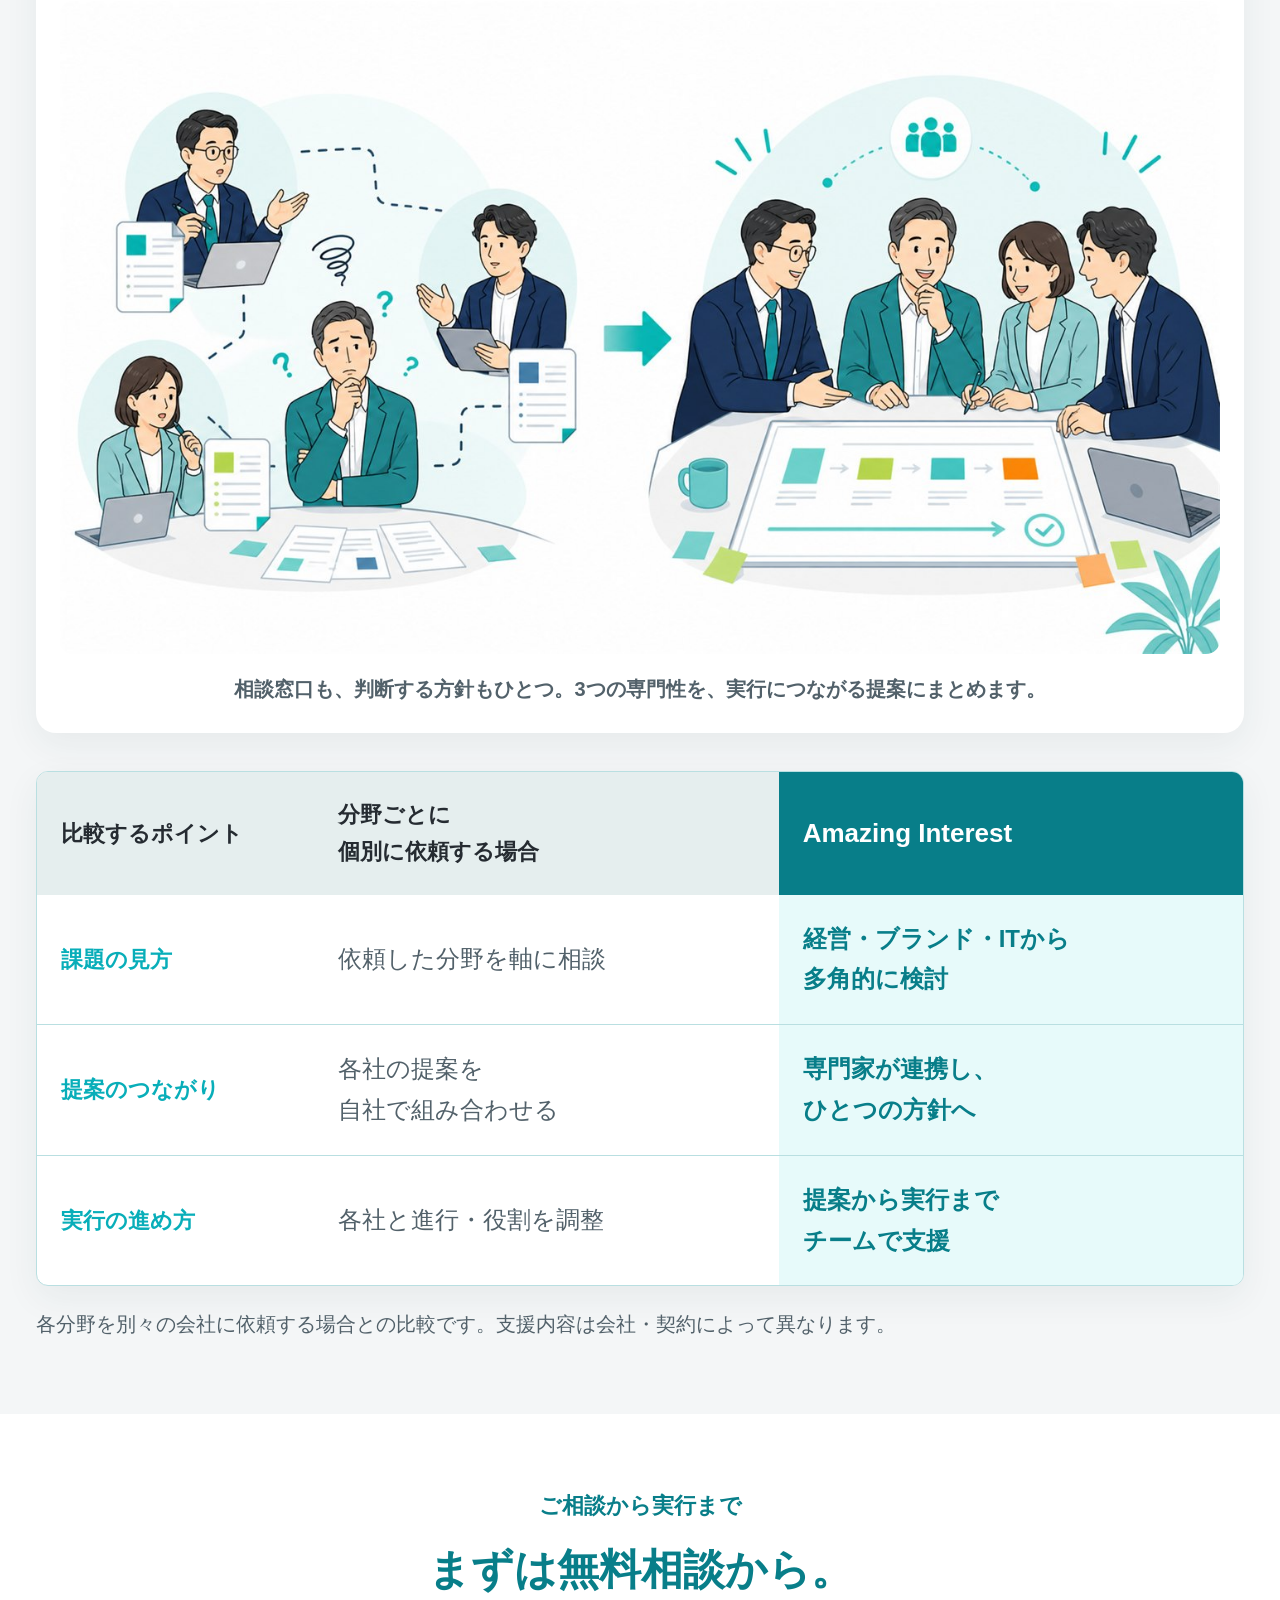
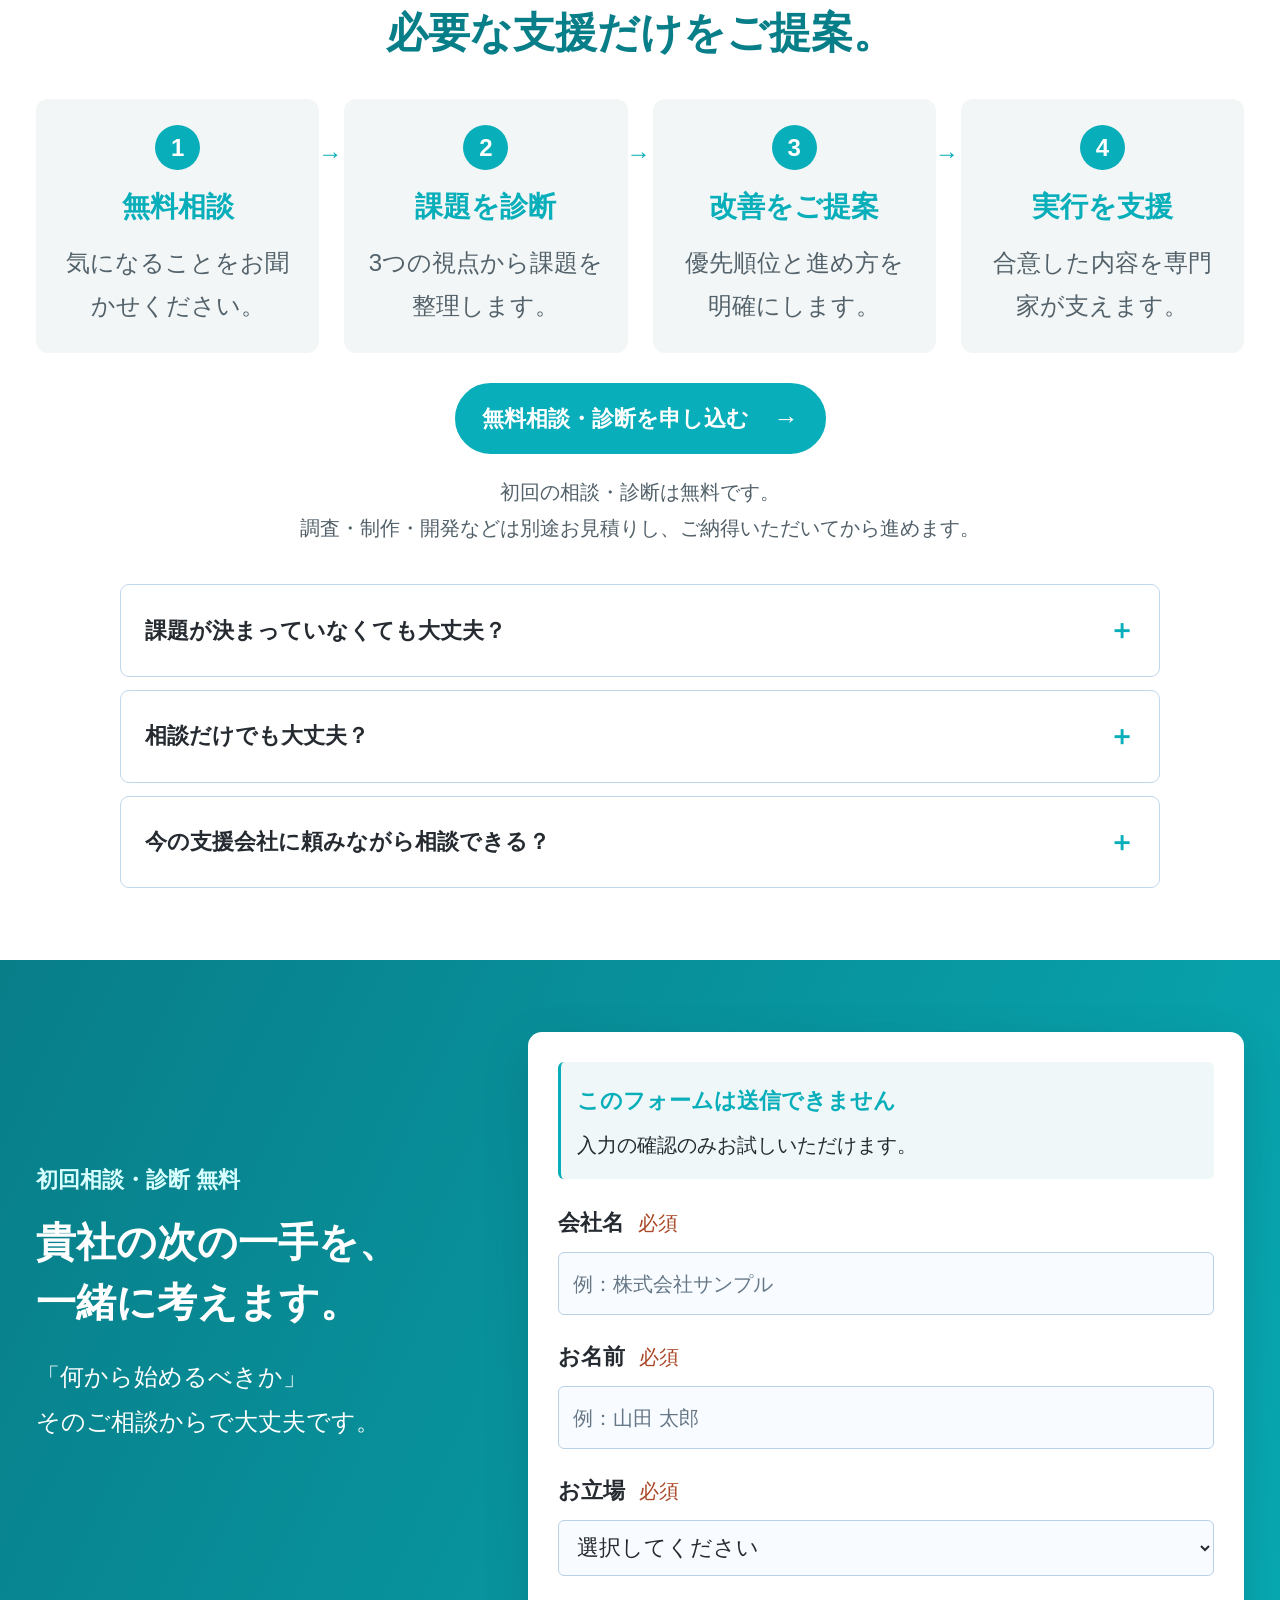
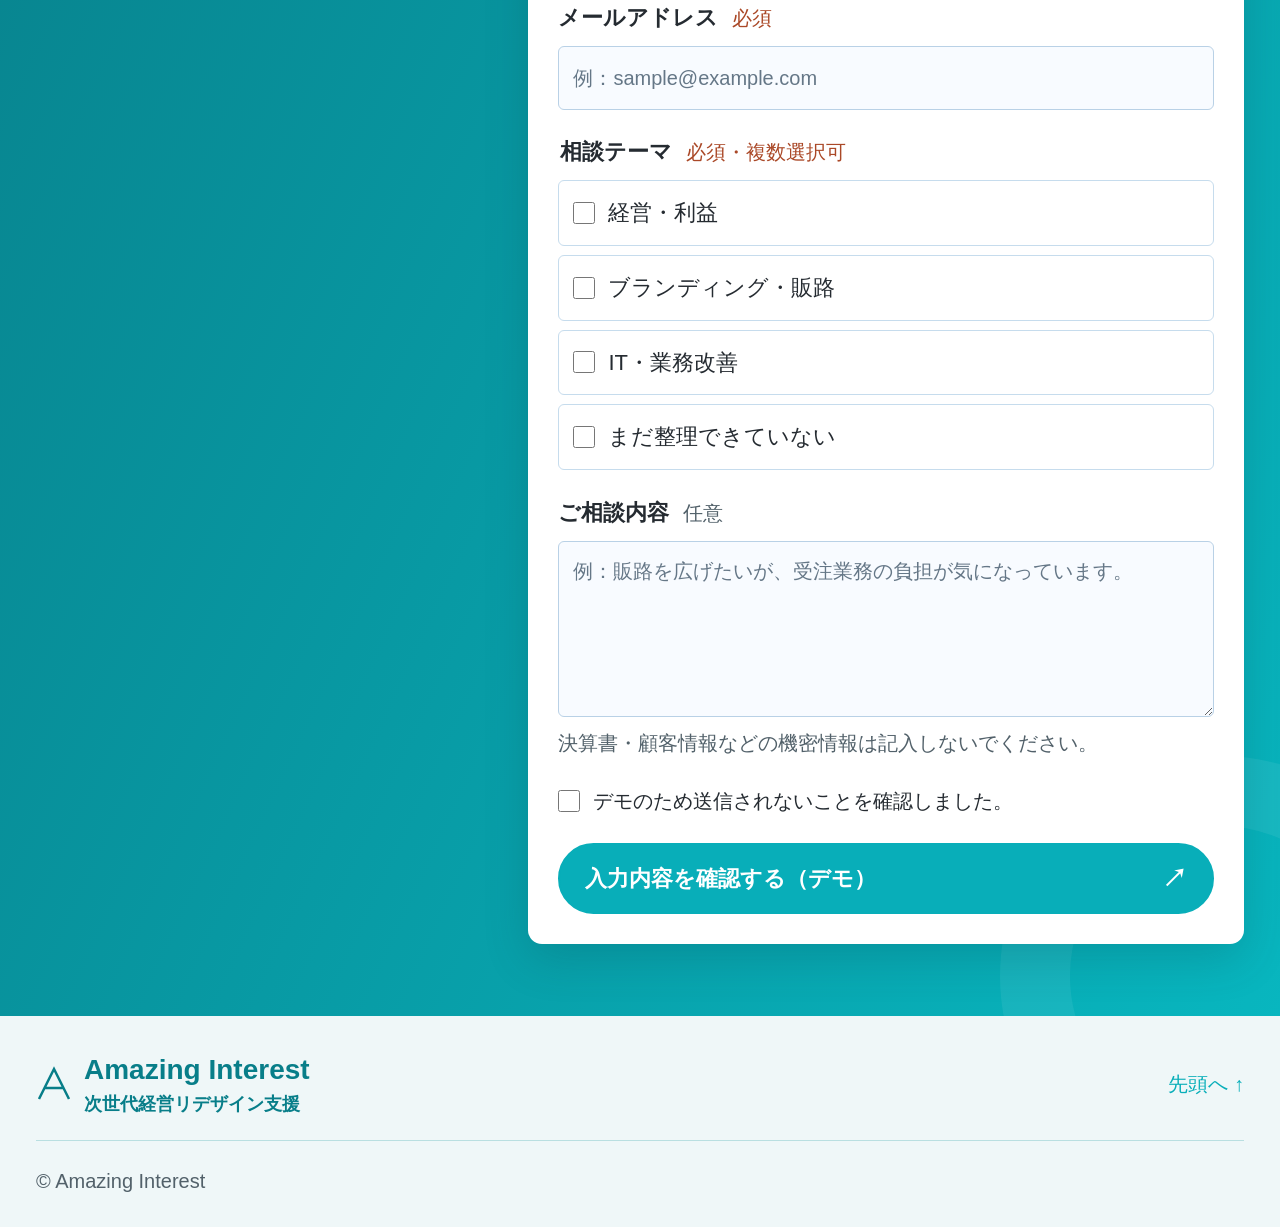
==== commit c3eb17b9: "Remove former commerce association role" ====
--- a/lp/index.html
+++ b/lp/index.html
@@ -72,7 +72,6 @@
           <ul class="expert-credentials">
             <li>中小企業診断士</li>
             <li>群馬県中小企業診断協会 監事</li>
-            <li>群馬県商工会連合会 嘱託専門指導員</li>
             <li>群馬県働き方改革アドバイザー</li>
             <li>事業承継支援マスター</li>
             <li>経営革新等認定支援機関</li>
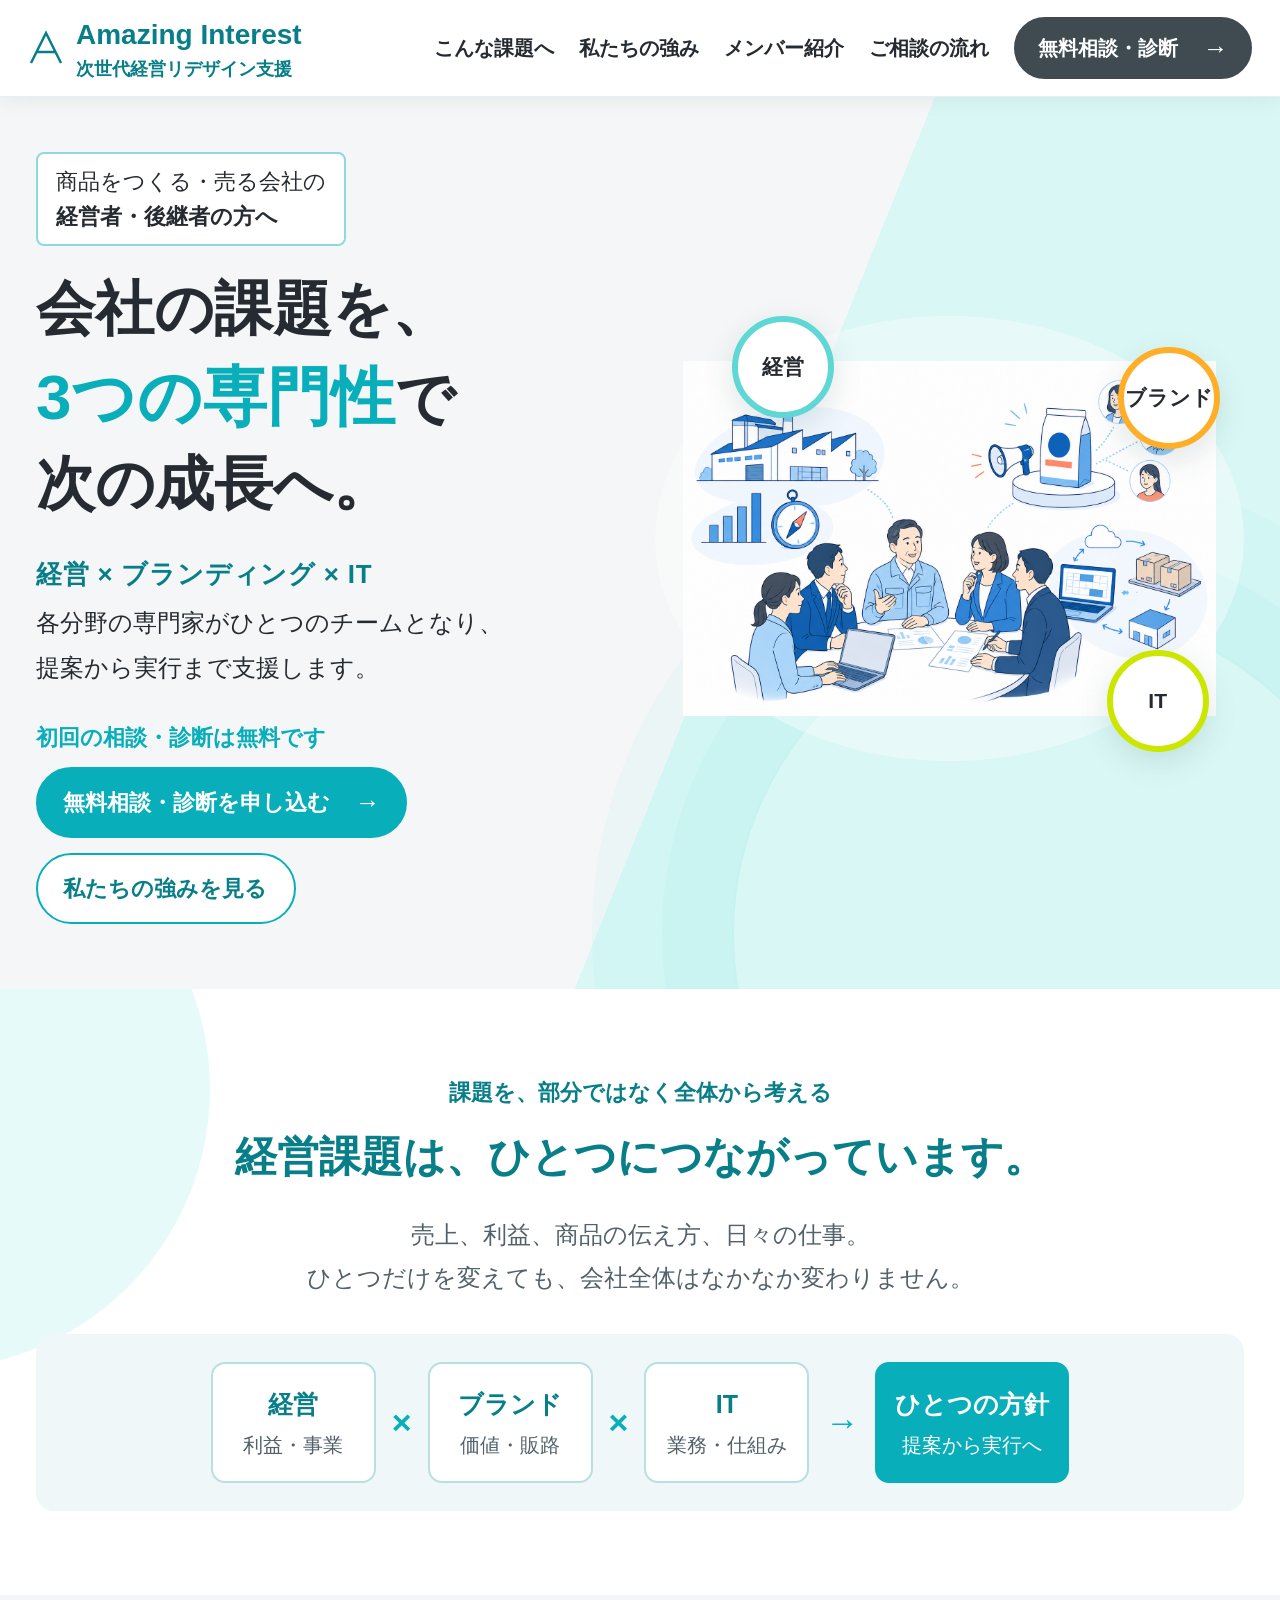
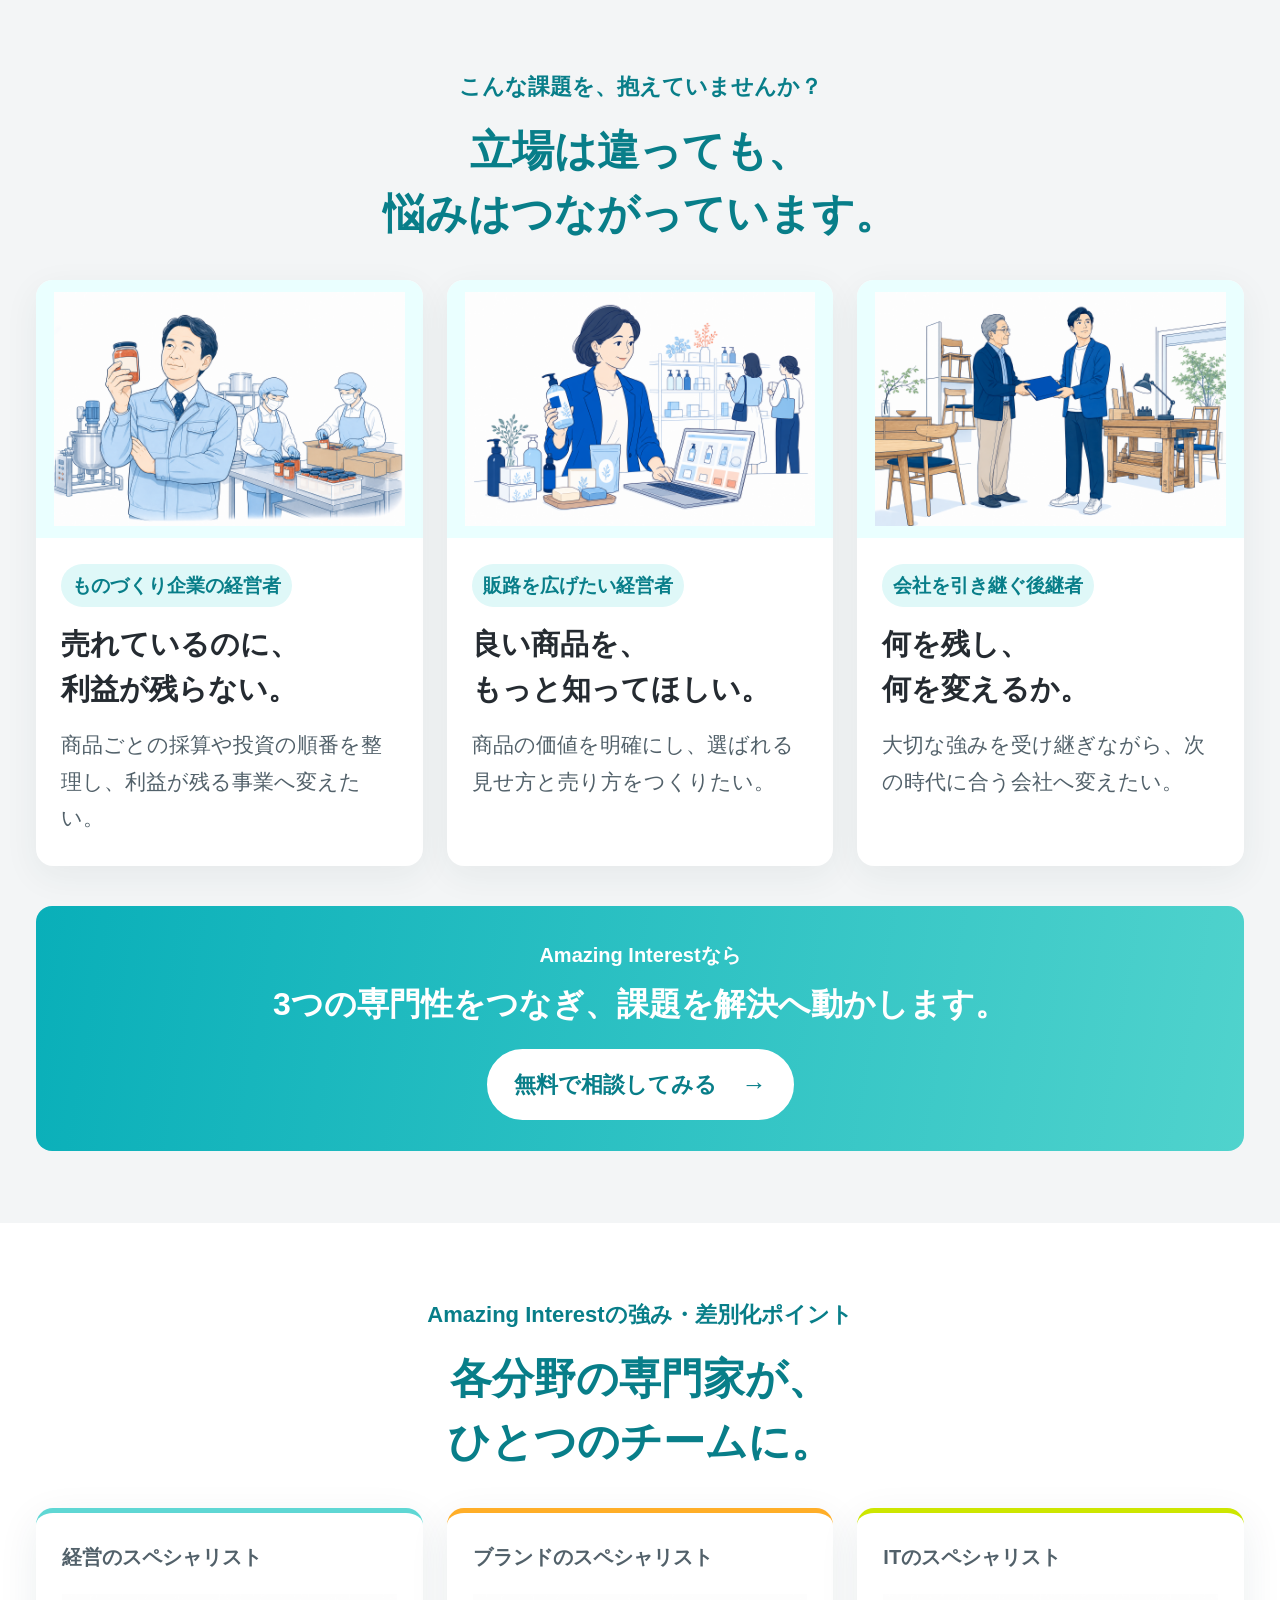
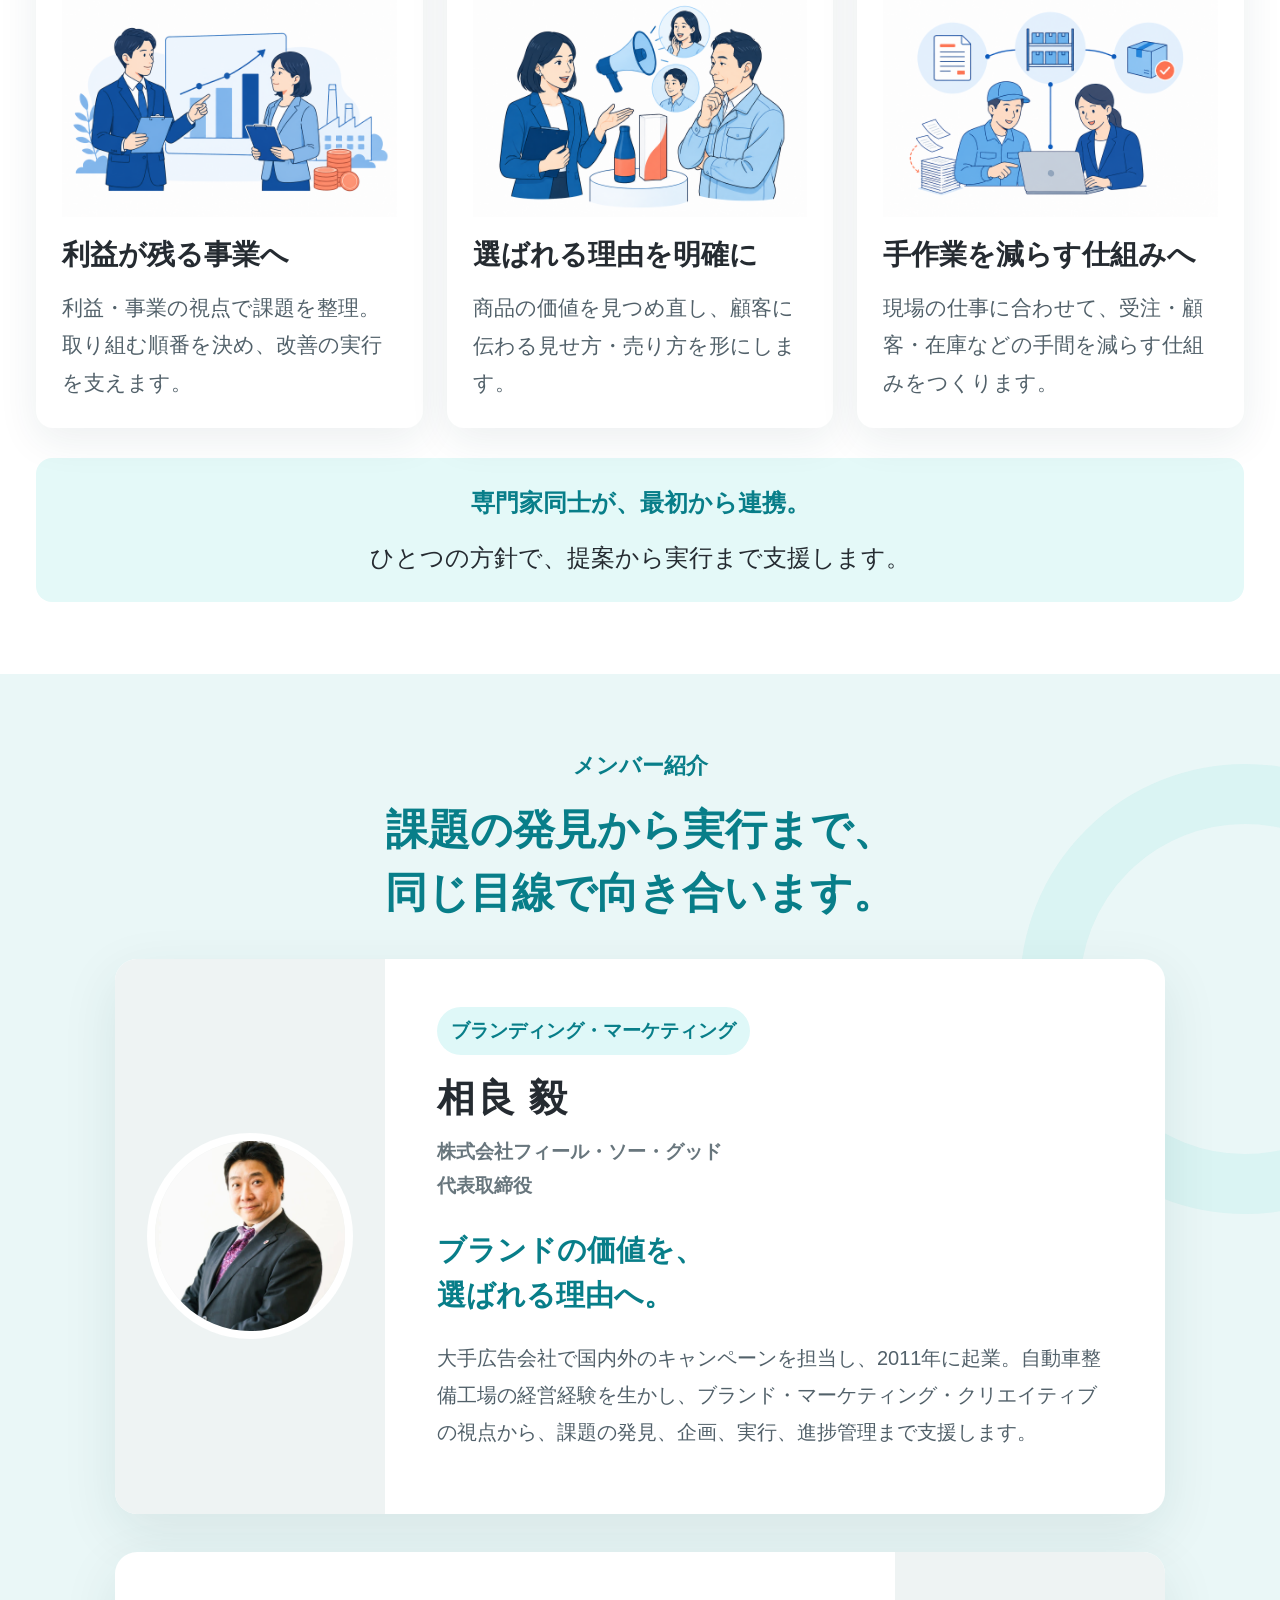
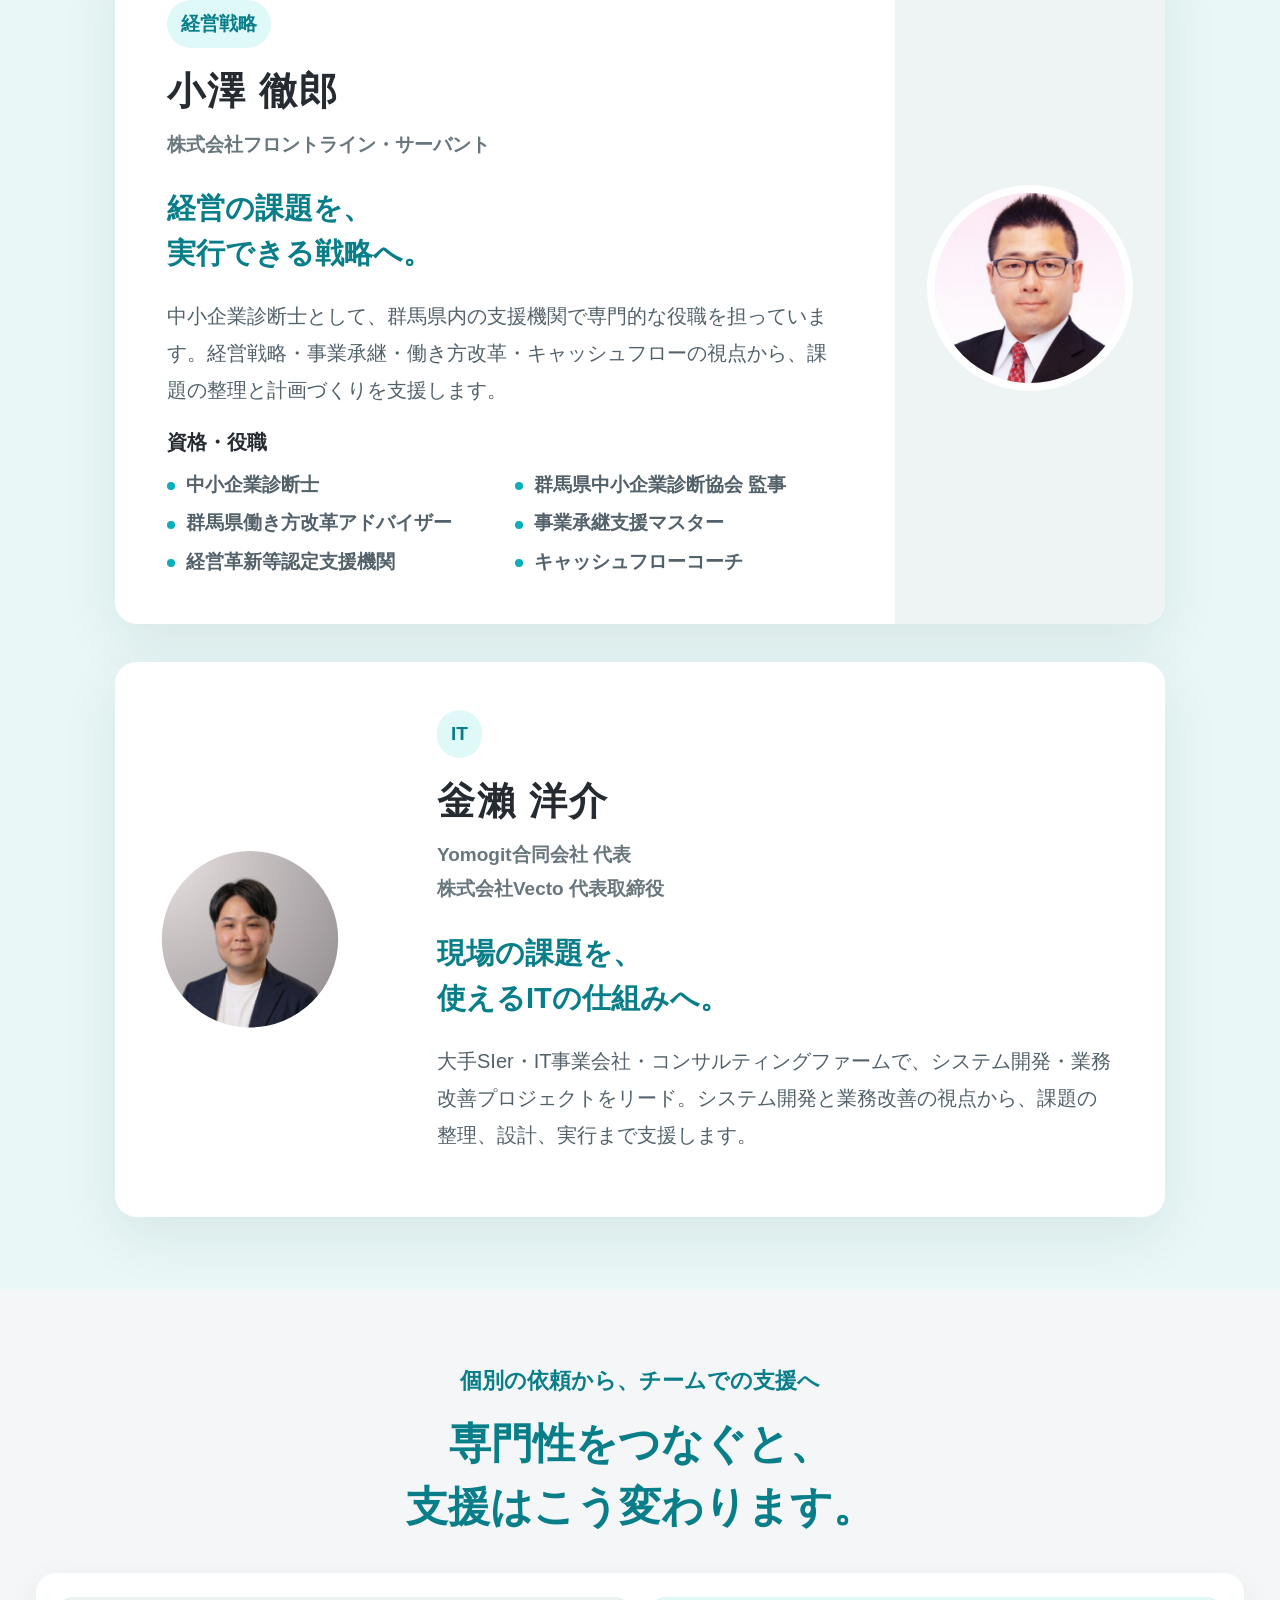
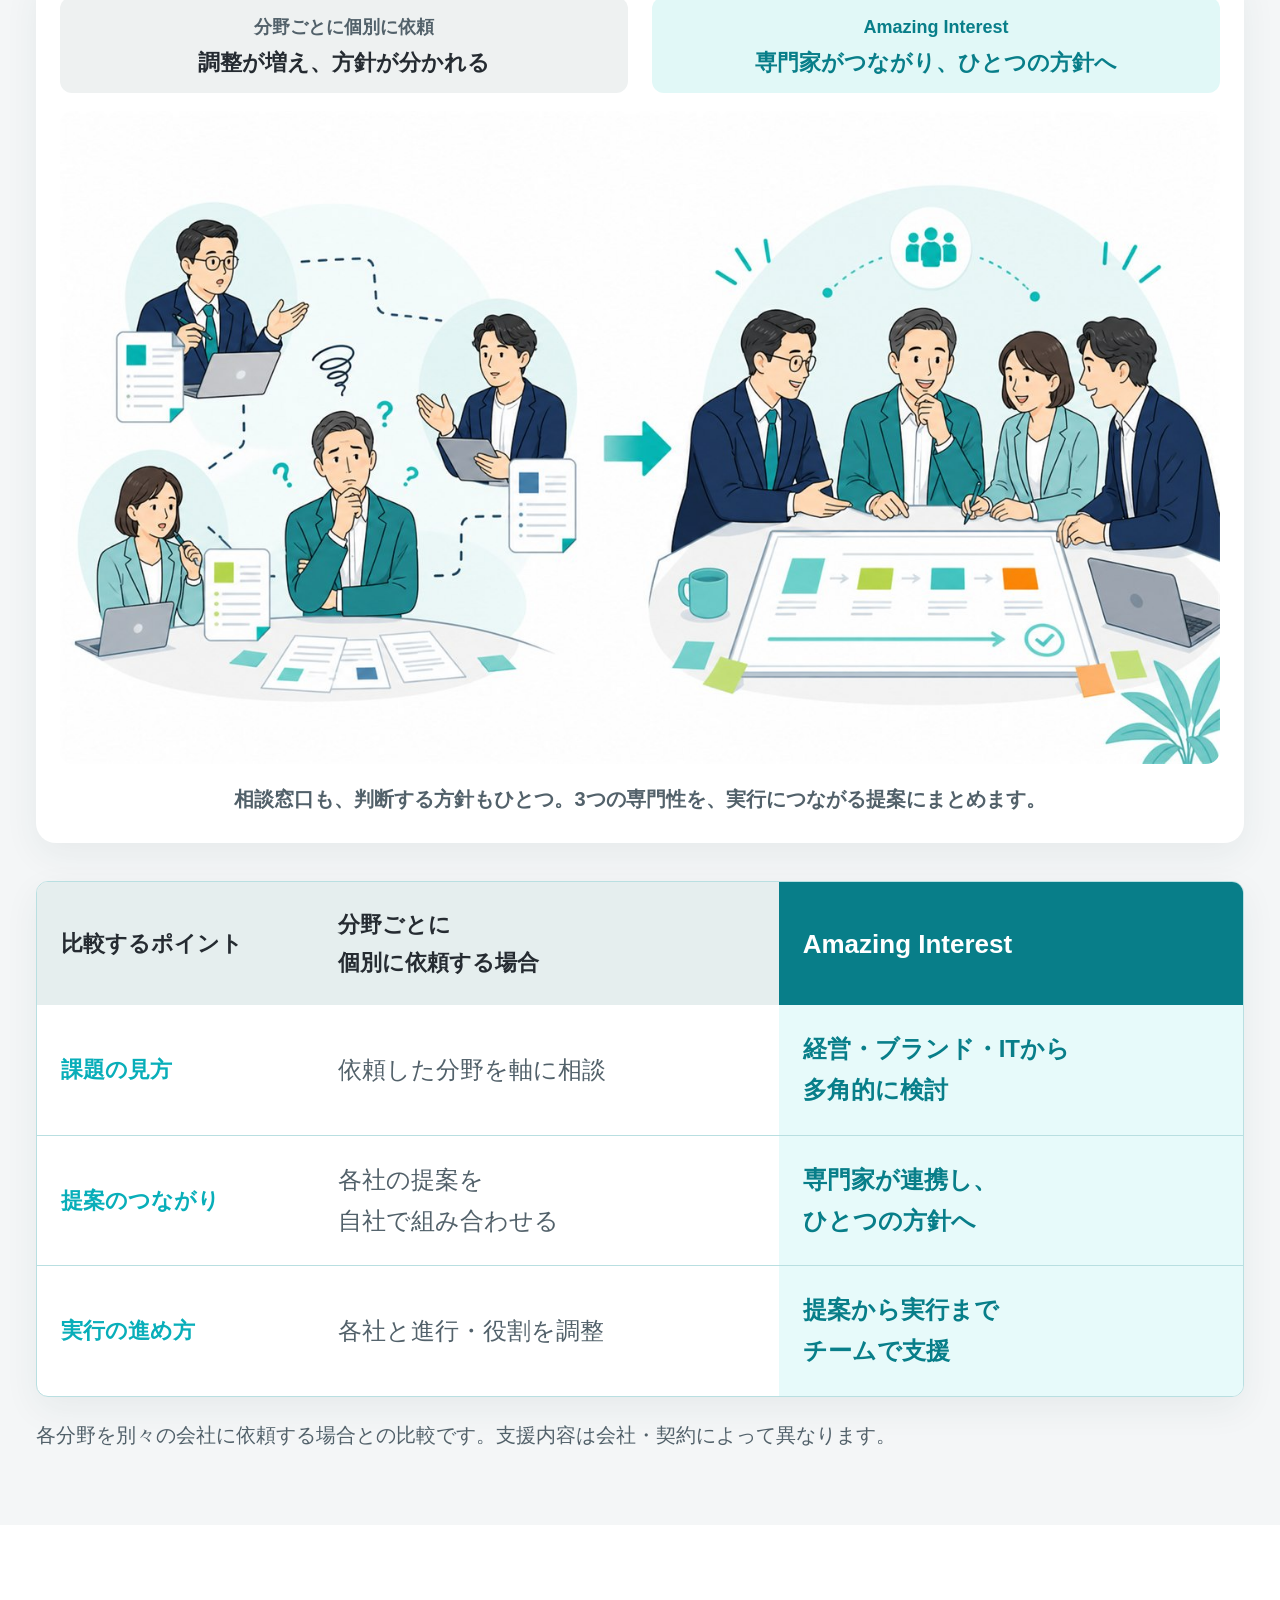
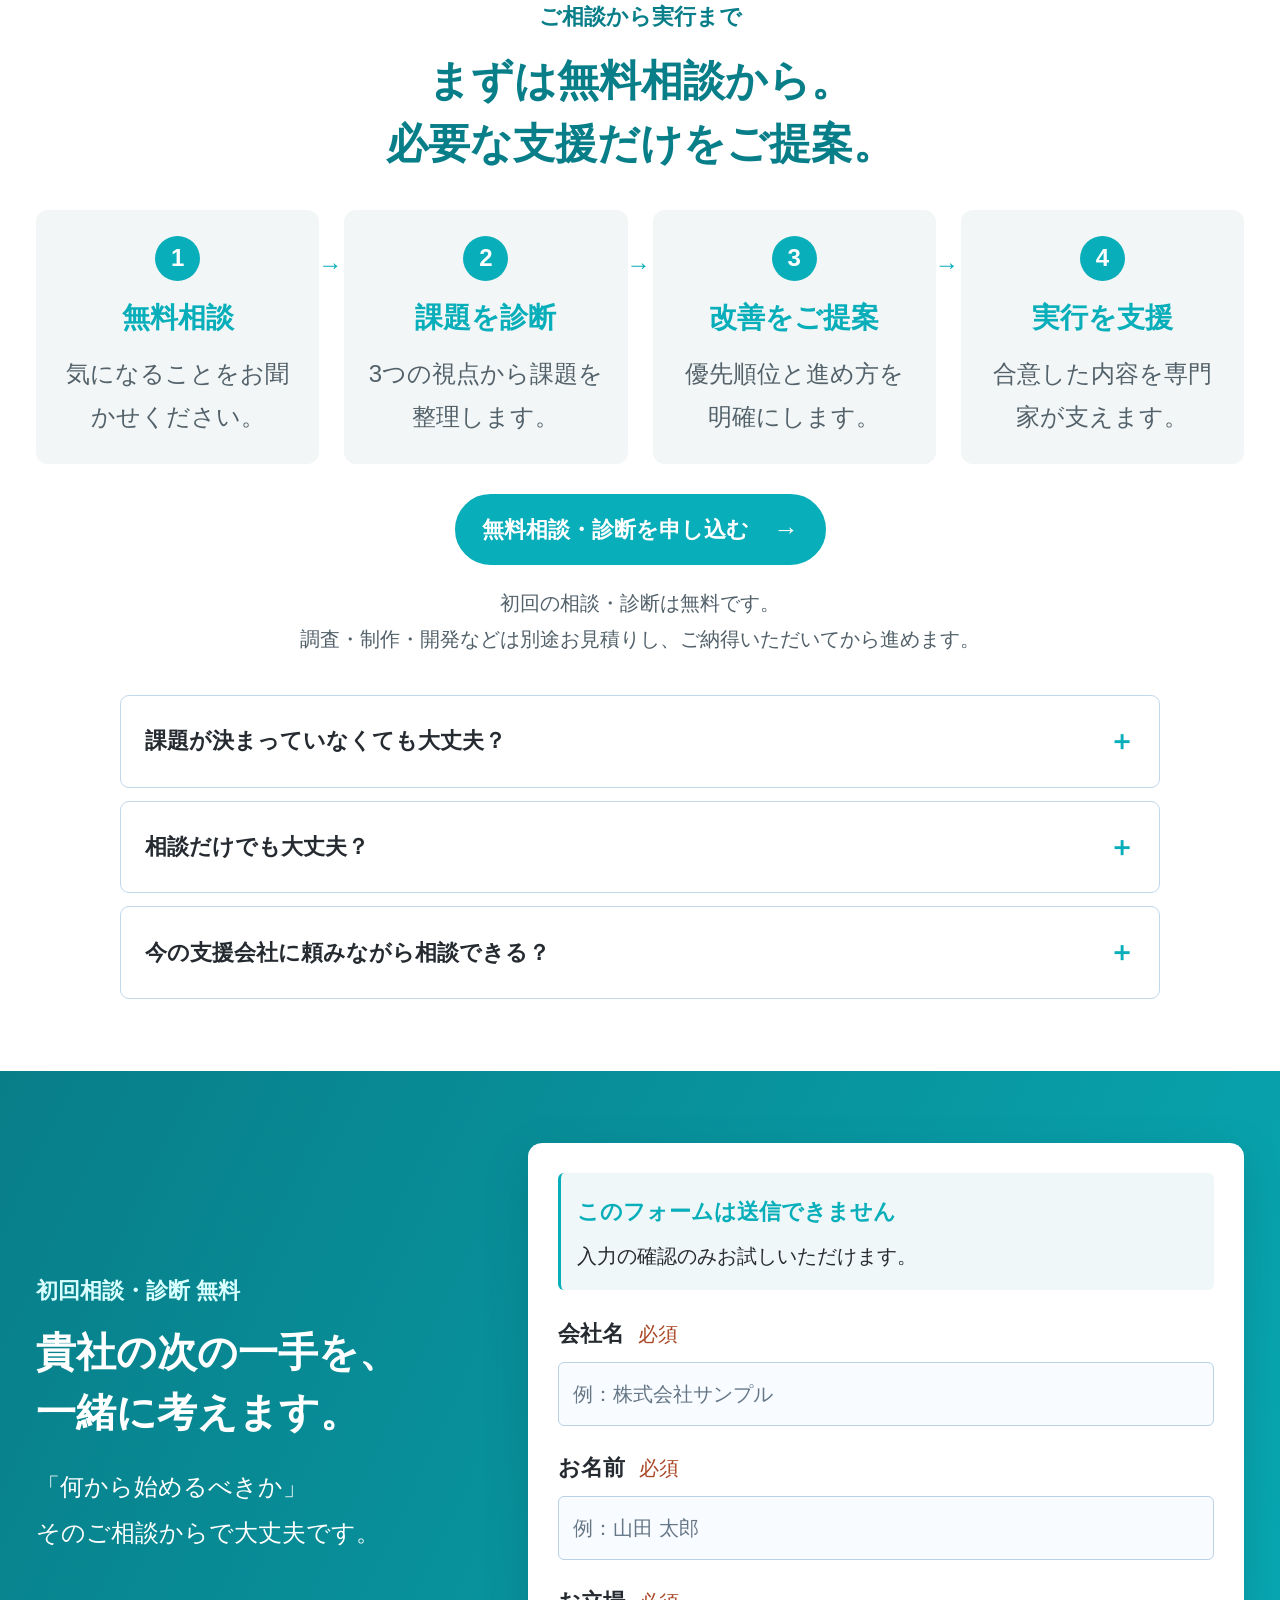
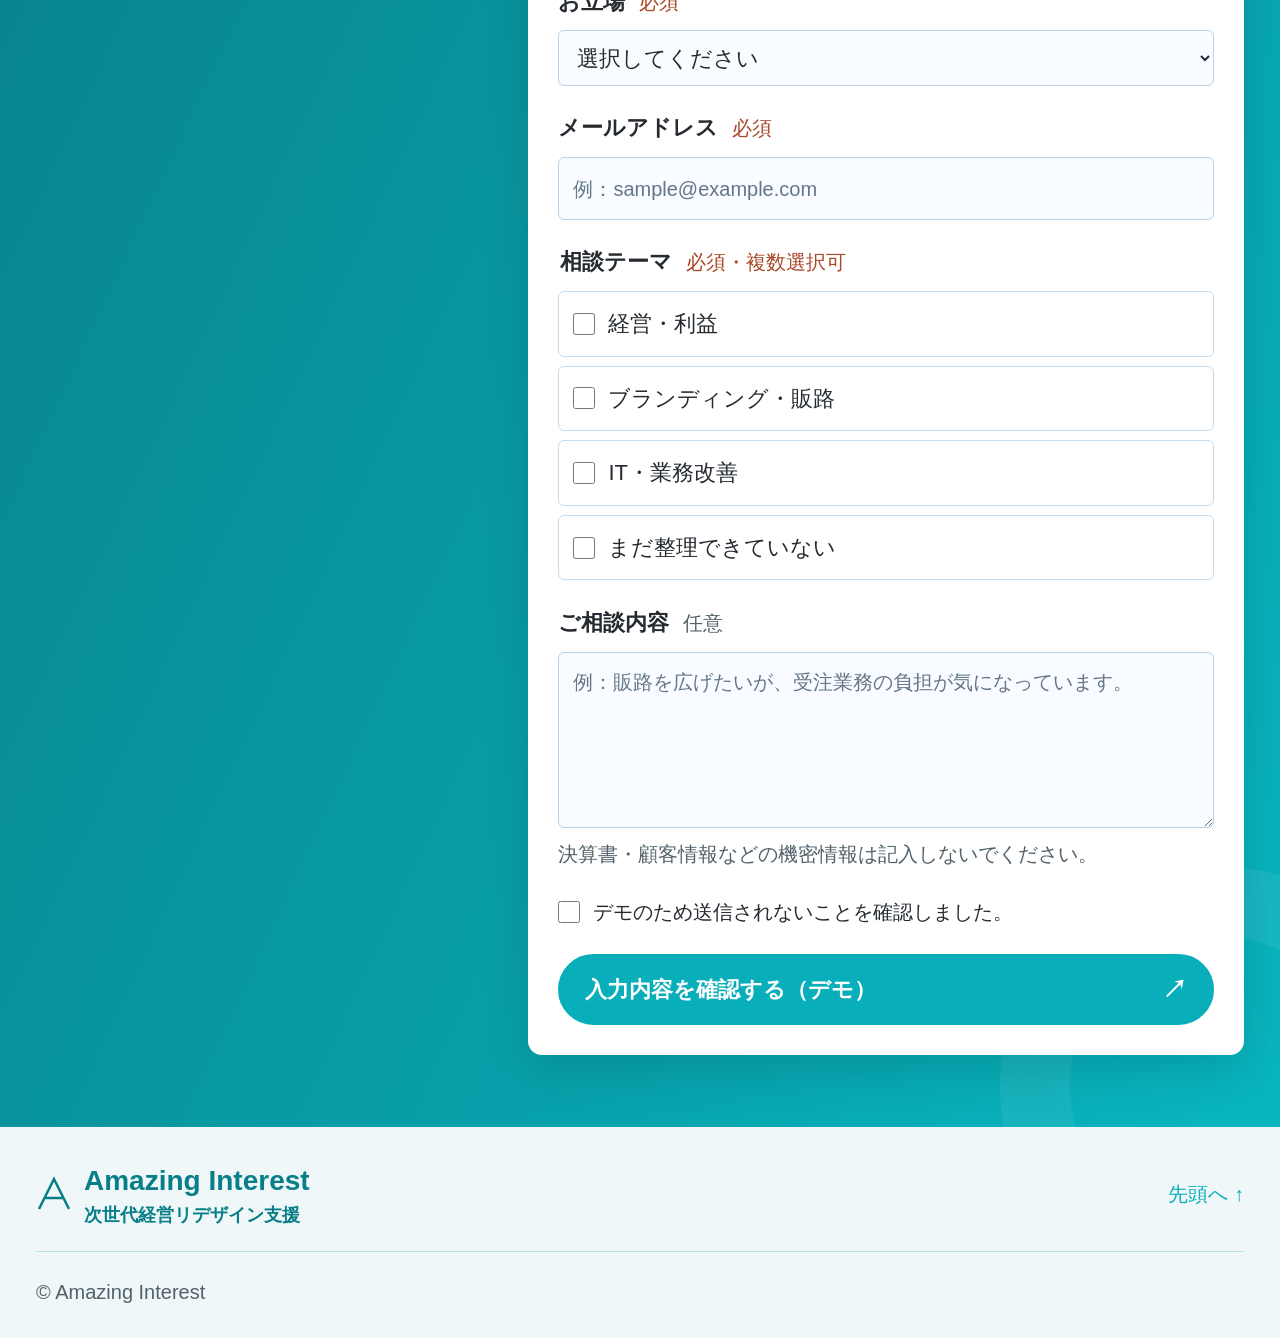
==== commit 720a2bdc: "Add member company leadership roles" ====
--- a/lp/index.html
+++ b/lp/index.html
@@ -56,6 +56,7 @@
         <div class="expert-copy">
           <p class="expert-role">ブランディング・マーケティング</p>
           <h3>相良 毅</h3>
+          <p class="expert-company">株式会社フィール・ソー・グッド<br>代表取締役</p>
           <p class="expert-message">ブランドの価値を、<br>選ばれる理由へ。</p>
           <p>大手広告会社で国内外のキャンペーンを担当し、2011年に起業。自動車整備工場の経営経験を生かし、ブランド・マーケティング・クリエイティブの視点から、課題の発見、企画、実行、進捗管理まで支援します。</p>
         </div>
@@ -84,7 +85,7 @@
         <div class="expert-copy">
           <p class="expert-role">IT</p>
           <h3>釡瀨 洋介</h3>
-          <p class="expert-company">Yomogit合同会社</p>
+          <p class="expert-company">Yomogit合同会社 代表<br>株式会社Vecto 代表取締役</p>
           <p class="expert-message">現場の課題を、<br>使えるITの仕組みへ。</p>
           <p>大手SIer・IT事業会社・コンサルティングファームで、システム開発・業務改善プロジェクトをリード。システム開発と業務改善の視点から、課題の整理、設計、実行まで支援します。</p>
         </div>
